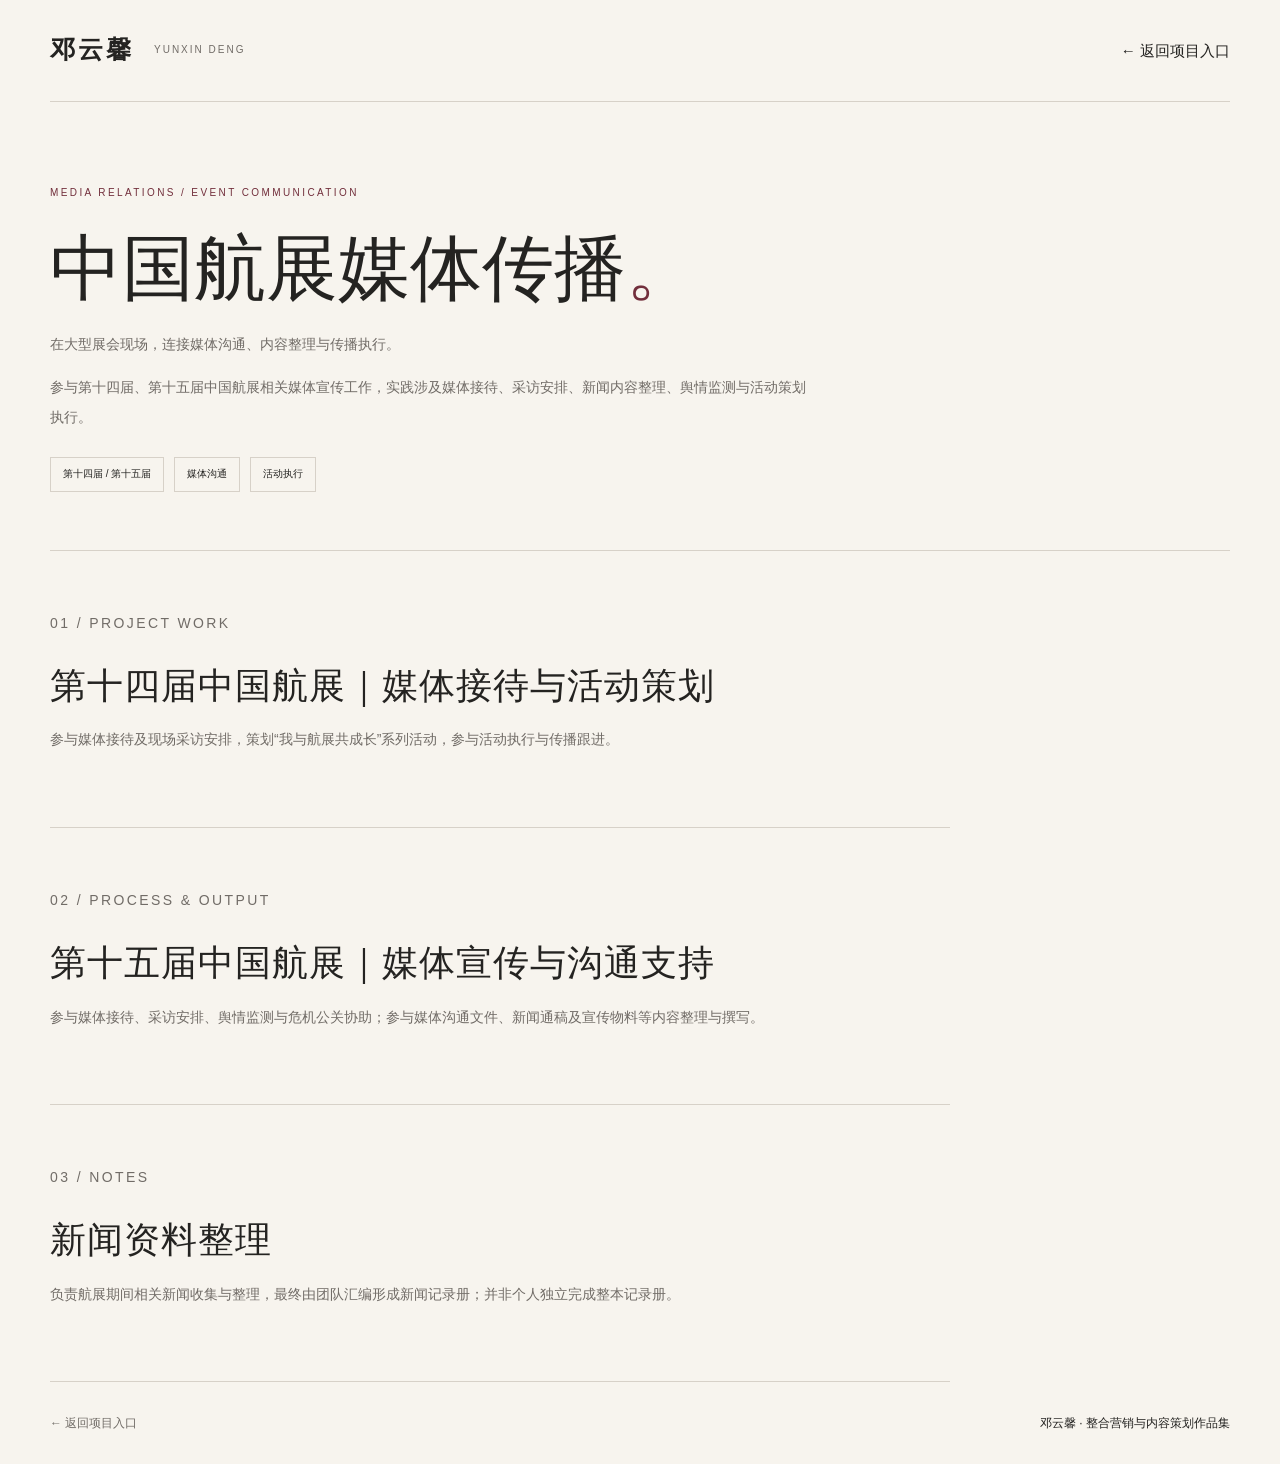
==== airshow.html @ cac2fd0d "Add independent project page: 中国航展媒体传播" ====
<!doctype html><html lang="zh-CN"><head><meta charset="UTF-8"><meta name="viewport" content="width=device-width,initial-scale=1"><meta name="theme-color" content="#f7f4ee"><title>中国航展媒体传播 · 邓云馨</title><link rel="stylesheet" href="assets/css/style.css"><style>.detail-hero{padding:82px 0 58px;border-bottom:1px solid var(--line)}.detail-hero h1{font:clamp(40px,7vw,72px)/1.2 var(--serif);margin:18px 0}.detail-lead{max-width:760px;color:var(--muted);font-size:14px;line-height:2.1}.detail-meta{display:flex;gap:10px;flex-wrap:wrap;margin-top:25px}.detail-meta span{border:1px solid var(--line);padding:7px 12px;font-size:10px}.detail-section{padding:58px 0;border-bottom:1px solid var(--line);max-width:900px}.detail-section h2{font:clamp(25px,4vw,36px)/1.4 var(--serif);margin:0 0 14px}.detail-section p{font-size:14px;line-height:2.1;color:var(--muted)}.detail-visual{margin:38px 0 0;background:#eee9e1;padding:14px}.detail-visual img{display:block;width:100%;max-height:680px;object-fit:contain}.detail-visual figcaption{font-size:11px;color:var(--muted);padding:12px 3px 2px}.detail-link{display:inline-block;margin-top:16px;color:var(--accent);border-bottom:1px solid var(--accent);padding:8px 0;font-size:12px}.small-note{font-size:11px!important}.detail-footer{display:flex;justify-content:space-between;padding:30px 0;font-size:12px}.detail-footer a{color:var(--muted)}@media(max-width:700px){.detail-hero{padding:55px 0 38px}.detail-section{padding:42px 0}.detail-footer{display:block}.detail-footer span{display:block;margin-top:10px}}</style></head><body><header class="site-header wrap"><a class="wordmark" href="index.html">邓云馨<span>YUNXIN DENG</span></a><a class="back-link" href="index.html#work">← 返回项目入口</a></header><main class="wrap"><section class="detail-hero"><p class="eyebrow">MEDIA RELATIONS / EVENT COMMUNICATION</p><h1>中国航展媒体传播<span class="accent">。</span></h1><p class="detail-lead">在大型展会现场，连接媒体沟通、内容整理与传播执行。</p><p class="detail-lead">参与第十四届、第十五届中国航展相关媒体宣传工作，实践涉及媒体接待、采访安排、新闻内容整理、舆情监测与活动策划执行。</p><div class="detail-meta"><span>第十四届 / 第十五届</span><span>媒体沟通</span><span>活动执行</span></div></section><section class="detail-section"><p class="eyebrow">01 / PROJECT WORK</p><h2>第十四届中国航展｜媒体接待与活动策划</h2><p>参与媒体接待及现场采访安排，策划“我与航展共成长”系列活动，参与活动执行与传播跟进。</p></section><section class="detail-section"><p class="eyebrow">02 / PROCESS & OUTPUT</p><h2>第十五届中国航展｜媒体宣传与沟通支持</h2><p>参与媒体接待、采访安排、舆情监测与危机公关协助；参与媒体沟通文件、新闻通稿及宣传物料等内容整理与撰写。</p></section><section class="detail-section"><p class="eyebrow">03 / NOTES</p><h2>新闻资料整理</h2><p>负责航展期间相关新闻收集与整理，最终由团队汇编形成新闻记录册；并非个人独立完成整本记录册。</p></section></main><footer class="wrap detail-footer"><a href="index.html#work">← 返回项目入口</a><span>邓云馨 · 整合营销与内容策划作品集</span></footer></body></html>
---- assets/css/style.css ----
@charset "UTF-8";
:root{--paper:#f7f4ee;--ink:#242321;--muted:#716c67;--accent:#722f3c;--line:#d7d1c8;--serif:"Songti SC","STSong","Noto Serif CJK SC",serif;--sans:-apple-system,BlinkMacSystemFont,"Segoe UI","PingFang SC","Microsoft YaHei",sans-serif}*{box-sizing:border-box}html{scroll-behavior:smooth;scroll-padding-top:30px}body{margin:0;background:var(--paper);color:var(--ink);font-family:var(--sans);font-size:15px;line-height:1.85}a{color:inherit;text-decoration:none}button{font:inherit}::selection{background:#e4c4c9}a:focus-visible,button:focus-visible,summary:focus-visible{outline:2px solid var(--accent);outline-offset:6px}.wrap{width:min(1180px,calc(100% - 96px));margin-inline:auto}.skip-link{position:fixed;top:-100px;left:20px;padding:10px;background:var(--ink);color:white;z-index:10}.skip-link:focus{top:10px}.site-header{display:flex;align-items:center;justify-content:space-between;min-height:102px;border-bottom:1px solid var(--line)}.wordmark{display:flex;align-items:center;gap:20px;font-family:var(--serif);font-size:25px;font-weight:700;letter-spacing:3px}.wordmark span{font-family:var(--sans);font-size:10px;font-weight:400;letter-spacing:2px;color:var(--muted)}nav{display:flex;gap:36px;font-size:13px}nav a:hover,.text-link:hover{color:var(--accent)}.menu-toggle{display:none}.hero{display:grid;grid-template-columns:1.5fr 1fr;gap:65px;align-items:center;padding-block:80px 74px}.eyebrow{font-size:10px;font-weight:500;letter-spacing:2.4px;color:var(--accent);margin:0 0 23px}.hero h1{font-family:var(--serif);font-size:clamp(38px,4.3vw,62px);line-height:1.4;letter-spacing:-1.5px;margin:0 0 27px;font-weight:700}.accent{color:var(--accent)}.intro{font-size:15px;color:var(--muted);line-height:2.1}.hero-actions{display:flex;gap:14px;margin-top:30px}.button{display:inline-flex;justify-content:space-between;align-items:center;gap:30px;border:1px solid var(--accent);padding:10px 22px;font-size:13px;color:var(--accent);transition:background .2s,transform .2s}.button:hover{background:#eadfe0;transform:translateY(-2px)}.button.primary{background:var(--accent);color:var(--paper)}.button.primary:hover{background:#57232d}.hero-art{height:390px;background:#e9e3d9;position:relative;overflow:hidden;color:var(--accent)}.art-top{position:absolute;top:24px;left:28px;font-size:9px;letter-spacing:2px;line-height:1.7}.quote{position:absolute;font-family:Georgia,serif;font-size:300px;line-height:1;top:48px;left:14px}.art-words{position:absolute;top:0;right:0;background:var(--accent);color:var(--paper);width:95px;height:225px;text-align:center;padding-top:65px;font-family:var(--serif);letter-spacing:5px;line-height:2.4}.art-line{position:absolute;width:310px;height:310px;border:1px solid #b9a99e;border-radius:50%;left:95px;top:125px}.art-line:after{content:"";position:absolute;inset:25px;border:1px solid #b9a99e;border-radius:50%}.art-caption{position:absolute;bottom:40px;left:28px;font-family:var(--serif);font-size:17px;line-height:1.8;background:#e9e3d9;padding:5px 18px 5px 0}.art-index{position:absolute;right:24px;bottom:24px;font-size:10px;letter-spacing:2px}.metrics{display:grid;grid-template-columns:1fr 1fr 1.5fr;align-items:center;border-block:1px solid var(--line);padding-block:22px}.metrics>div{padding-left:25px;border-left:1px solid var(--line)}.metrics>div:first-child{padding-left:0;border-left:0}.metrics strong{font-family:Georgia,var(--serif);font-size:38px;font-weight:400;line-height:1.1}.metrics strong span{font-family:var(--serif);font-size:23px;margin-left:4px}.metrics p{font-size:11px;color:var(--muted);margin:8px 0 0}.metrics .disciplines{font-size:13px;text-align:right;letter-spacing:1px;color:var(--ink)}.disciplines i{font-style:normal;color:#aaa;margin:0 12px}.section{padding-block:84px}.section-heading{display:flex;justify-content:space-between;align-items:end;gap:30px;margin-bottom:35px}.section-heading .eyebrow{margin-bottom:11px}h2{font-family:var(--serif);font-size:34px;line-height:1.5;margin:0;letter-spacing:1px}.section-note{font-size:12px;color:var(--muted);margin:0;line-height:1.9}.projects{display:grid;grid-template-columns:repeat(3,minmax(0,1fr));gap:28px}.project-cover{aspect-ratio:1.35;position:relative;overflow:hidden;padding:22px;color:var(--paper);display:flex;flex-direction:column;justify-content:space-between}.cover-kicker{font-size:8px;letter-spacing:1.7px;position:relative;z-index:1}.cover-title{font-family:var(--serif);font-size:31px;line-height:1.5;position:relative;z-index:1}.cover-bottom{font-size:10px;letter-spacing:3px;position:relative;z-index:1}.cover-social{background:#793f46}.cover-symbol{position:absolute;right:-4px;bottom:-95px;font:310px Georgia;color:#b37e80;line-height:1}.cover-film{background:#354b53}.film-frame{position:absolute;width:150px;height:190px;border:1px solid #75878a;right:-12px;top:28px;transform:rotate(15deg)}.film-frame:after{content:"";position:absolute;inset:12px;border:1px solid #75878a}.cover-media{background:#b9aa90;color:#302e29}.orbit{position:absolute;width:240px;height:240px;border:1px solid #e4dccd;border-radius:50%;right:-130px;bottom:-80px}.orbit:after{content:"";position:absolute;inset:20px;border:1px solid #e4dccd;border-radius:50%}.project-label{display:flex;align-items:center;gap:13px;margin-top:20px}.project-label>span{font:27px Georgia;color:var(--accent);border-right:1px solid var(--line);padding-right:13px}.project-label p{font-size:10px;letter-spacing:1px;color:var(--muted);margin:0}.project h3{font-family:var(--serif);font-size:21px;margin:8px 0 12px}.project>p{color:var(--muted);font-size:13px;margin:0 0 18px;line-height:2}details{border-block:1px solid var(--line);font-size:12px}summary{list-style:none;cursor:pointer;padding:12px 0;display:flex;justify-content:space-between;color:var(--accent)}summary::-webkit-details-marker{display:none}details[open] summary span{transform:rotate(45deg)}.case-content{padding:0 0 18px}.case-content h4{font-size:12px;margin:12px 0 4px}.case-content p{color:var(--muted);margin:0;line-height:2}.experience-section{background:#eeebe4}.experience{display:grid;grid-template-columns:190px 1fr 90px;gap:28px;padding:30px 0;border-top:1px solid #d0c9bd}.date{font-size:11px;color:var(--muted);letter-spacing:1px;margin:4px 0 12px}.experience h3,.education h3{font-size:19px;font-family:var(--serif);margin:0 0 3px}.role{font-size:12px;color:var(--accent);margin:0 0 12px}.experience div>p:last-child{color:var(--muted);font-size:13px;margin:0;max-width:660px}.experience-tag{font-size:10px;color:var(--muted);justify-self:end;margin-top:4px}.about{display:grid;grid-template-columns:1fr 1.2fr;gap:90px}.about h2{font-size:43px}.about-intro>p:not(.eyebrow){color:var(--muted);font-size:13px;line-height:2.2;margin:22px 0}.text-link{font-size:12px;display:inline-flex;gap:50px;border-bottom:1px solid var(--ink);padding-block:7px}.education article{border-top:1px solid var(--line);padding:20px 0}.education h3 span{font-family:var(--sans);font-size:10px;font-weight:400;color:var(--muted);margin-left:12px}.education article>p:last-child{font-size:12px;color:var(--muted);margin-bottom:0}.skills{padding-bottom:86px}.skill-grid{display:grid;grid-template-columns:repeat(4,1fr);gap:28px}.skill-grid article{border-top:1px solid var(--line);padding-top:20px}.skill-grid span{font-size:9px;letter-spacing:1.5px;color:var(--accent)}.skill-grid h3{font-family:var(--serif);font-size:21px;margin:10px 0}.skill-grid p{font-size:12px;color:var(--muted);line-height:2}.contact-section{background:var(--accent);color:var(--paper)}.contact{display:flex;align-items:center;justify-content:space-between;gap:40px;padding-block:65px}.contact .eyebrow{color:#dbc1c4}.contact h2{font-size:39px}.contact p:last-child{font-size:12px;color:#dbc1c4;margin:20px 0 0}.contact-link{border-bottom:1px solid #b5858d;padding-block:14px;font-size:18px;display:flex;gap:30px;align-items:center;overflow-wrap:anywhere}.contact-link span{font-size:28px}.footer{display:flex;justify-content:space-between;align-items:center;gap:20px;padding-block:24px;font-size:10px;color:var(--muted)}.footer p{margin:0}
@media(min-width:1500px){.hero h1{font-size:64px}}
@media(max-width:1000px){.wrap{width:calc(100% - 56px)}.hero{gap:30px;padding-block:55px}.hero-art{height:350px}.hero h1{font-size:42px}.wordmark span{display:none}.projects{gap:20px}.cover-title{font-size:25px}.project-cover{padding:17px}.metrics .disciplines{font-size:11px}.disciplines i{margin:0 5px}.experience{grid-template-columns:155px 1fr;gap:20px}.experience-tag{display:none}.about{gap:40px}.skill-grid{grid-template-columns:repeat(2,1fr)}.contact-link{font-size:14px}}
@media(max-width:700px){.wrap{width:calc(100% - 40px)}.site-header{min-height:78px;flex-wrap:wrap;position:relative}.wordmark{font-size:22px}.wordmark span{display:block;font-size:8px;letter-spacing:1px}.menu-toggle{display:flex;align-items:center;gap:12px;background:none;border:0;padding:10px 0 10px 10px;color:var(--ink);font-size:12px}.menu-toggle span{font-size:22px;line-height:1}nav{display:none;width:100%;padding:15px 0 20px;gap:12px;justify-content:space-between;border-top:1px solid var(--line);font-size:12px}nav.is-open{display:flex}.hero{display:block;padding-block:42px 34px}.eyebrow{font-size:8px;letter-spacing:1.6px;margin-bottom:22px}.hero h1{font-size:clamp(32px,7.5vw,49px);line-height:1.5;letter-spacing:-.8px;margin-bottom:20px}.intro{font-size:13px}.hero-actions{gap:12px;margin-top:24px}.button{padding:10px 16px;gap:22px;font-size:12px}.hero-art{height:225px;margin-top:34px}.art-top{top:20px;left:20px;font-size:8px}.quote{font-size:215px;top:35px;left:12px}.art-words{width:78px;height:172px;padding-top:27px;font-size:14px}.art-line{width:200px;height:200px;left:auto;right:35px;top:80px}.art-caption{left:20px;bottom:20px;font-size:13px}.art-index{right:15px;bottom:16px;font-size:8px}.metrics{grid-template-columns:1fr 1fr;padding-block:20px}.metrics strong{font-size:32px}.metrics strong span{font-size:20px}.metrics p{font-size:10px}.metrics .disciplines{grid-column:1/-1;text-align:left;border-top:1px solid var(--line);padding-top:15px;margin-top:20px;letter-spacing:2px;font-size:11px}.disciplines i{margin:0 10px}.section{padding-block:52px}.section-heading{align-items:start;gap:20px;margin-bottom:26px}.section-note{display:none}h2{font-size:27px}.projects{grid-template-columns:1fr;gap:36px}.project-cover{aspect-ratio:1.55;padding:24px}.cover-title{font-size:34px}.project h3{font-size:23px}.project>p{font-size:13px}.project-label{margin-top:15px}.experience{display:block;padding-block:23px}.experience .date{font-size:10px;margin:0 0 9px}.experience h3{font-size:18px}.experience .role{margin-bottom:8px}.about{display:block}.about h2{font-size:35px}.education{margin-top:35px}.education h3{font-size:19px}.education h3 span{display:inline-block;margin-left:8px}.skill-grid{gap:20px}.skill-grid h3{font-size:19px}.skill-grid span{font-size:8px;letter-spacing:.7px}.skills{padding-bottom:50px}.contact{display:block;padding-block:45px}.contact h2{font-size:32px}.contact-link{font-size:15px;margin-top:28px;justify-content:space-between}.footer{font-size:9px;gap:10px}.footer>p:nth-child(2){display:none}}
@media(prefers-reduced-motion:reduce){html{scroll-behavior:auto}*,*:before,*:after{transition:none!important;animation:none!important}}
@media print{body{background:white;font-size:11px}.wrap{width:100%}.site-header,.hero-art,.hero-actions,.contact-section,.footer,details,.skip-link{display:none}.hero{display:block;padding:20px 0}.hero h1{font-size:30px}.section{padding:25px 0}.project-cover{display:none}.projects{gap:20px}.experience-section{background:none}.experience{break-inside:avoid}.about{gap:30px}.skills{padding-bottom:0}}
/* Marketing positioning, AI skills and original portfolio work */
.career-direction{font-size:11px;color:var(--accent);margin-top:22px}.career-direction span{display:inline-block;border-left:1px solid var(--line);margin-left:12px;padding-left:12px;color:var(--ink)}.ai-section{padding-bottom:0}.ai-grid{display:grid;grid-template-columns:repeat(3,minmax(0,1fr));gap:24px}.ai-grid article{padding:28px;background:#eee8df;border-top:2px solid var(--accent)}.ai-number{font-size:9px;letter-spacing:1.8px;color:var(--accent)}.ai-grid h3{font-family:var(--serif);font-size:25px;margin:13px 0 3px}.tool-name{font-size:13px;font-weight:600;color:var(--accent);margin:0 0 16px}.ai-grid article>p:not(.tool-name){font-size:13px;color:var(--muted);margin-bottom:20px}.skill-chip{font-size:10px;display:inline-block;padding:2px 9px;border:1px solid #cfc2b6;margin:0 5px 5px 0}.visual-section{padding-top:0}.visual-section .text-link{font-size:11px;gap:15px}.production-note{display:grid;grid-template-columns:1fr 3fr;gap:30px;padding:25px 0;border-top:1px solid var(--line);margin-bottom:15px}.production-note .eyebrow{margin-top:5px}.production-note h3{font-family:var(--serif);font-size:21px;margin:0 0 8px}.production-note p{font-size:13px;color:var(--muted);margin:0;max-width:720px}.visual-grid{display:grid;grid-template-columns:repeat(3,minmax(0,1fr));gap:25px}.visual-grid figure{margin:0}.visual-grid a{display:block;overflow:hidden}.visual-grid img{display:block;width:100%;height:270px;object-fit:cover;background:#e9e3d9;transition:transform .25s}.visual-grid figure:first-child img{object-position:center 35%}.visual-grid a:hover img{transform:scale(1.025)}.visual-grid figcaption{padding-top:14px}.visual-grid figcaption span{font-size:9px;letter-spacing:1.4px;color:var(--accent)}.visual-grid h3{font-family:var(--serif);font-size:21px;margin:7px 0}.visual-grid p{font-size:12px;color:var(--muted);margin:0}
@media(max-width:1000px){nav{gap:22px}.ai-grid{gap:15px}.ai-grid article{padding:20px}.visual-grid img{height:220px}}
@media(max-width:700px){nav{gap:8px;font-size:11px;flex-wrap:wrap}.career-direction{font-size:10px}.career-direction span{padding-left:8px;margin-left:8px}.ai-grid{grid-template-columns:1fr;gap:15px}.ai-grid article{padding:23px}.ai-grid h3{font-size:24px}.ai-grid article>p:not(.tool-name){margin-bottom:15px}.visual-section .section-heading{display:block}.visual-section .text-link{margin-top:16px}.production-note{display:block}.production-note .eyebrow{display:block;margin-bottom:10px}.production-note h3{font-size:20px}.visual-grid{grid-template-columns:1fr;gap:30px}.visual-grid img{height:auto;max-height:440px;object-fit:contain}.visual-grid figure:first-child img{height:380px;object-fit:cover;object-position:center 25%}.visual-section{padding-top:0}.hero .eyebrow{letter-spacing:1.1px;font-size:7px}}


/* AI project cases and original cultural IP */
.cover-tea{background:#d9e1d7;color:#263b31}
.tea-mark{position:absolute;right:14px;bottom:-82px;font:250px "Songti SC",serif;color:#a8b8a8;line-height:1}
.ai-lab-section{padding-top:35px}
.ai-project-grid{display:grid;grid-template-columns:repeat(2,minmax(0,1fr));gap:28px}
.ai-project-card{background:#eee9e1;display:grid;grid-template-columns:.9fr 1.1fr;min-height:320px}
.ai-project-cover{padding:25px;display:flex;flex-direction:column;justify-content:space-between;color:#f7f4ee;min-height:320px}
.ai-project-cover>span{font-size:9px;letter-spacing:1.7px}
.ai-project-cover strong{font:32px/1.45 "Songti SC","STSong",serif}
.ai-project-cover small{font-size:10px;letter-spacing:1px}
.ai-cover-hema{background:#8d343c}
.ai-cover-show{background:#394b56}
.ai-project-body{padding:25px 22px}
.ai-project-index{font-size:9px;letter-spacing:1.3px;color:var(--accent);margin:0 0 10px}
.ai-project-body h3{font:23px "Songti SC","STSong",serif;margin:0 0 12px}
.ai-project-body>p:not(.ai-project-index){font-size:12px;color:var(--muted);line-height:2}
.ai-project-body .ai-tools{font-size:11px!important;color:var(--accent)!important;border-top:1px solid var(--line);padding-top:12px;margin-top:16px}
.ai-project-body .ai-disclaimer{font-size:10px!important;color:#8a6c57!important}
@media(max-width:1000px){.ai-project-grid{grid-template-columns:1fr}.ai-project-card{min-height:280px}.ai-project-cover{min-height:280px}}
@media(max-width:700px){.ai-project-grid{grid-template-columns:1fr}.ai-project-card{grid-template-columns:1fr}.ai-project-cover{min-height:210px}.ai-project-cover strong{font-size:30px}.ai-project-body{padding:22px}.ai-lab-section{padding-top:25px}.cover-tea .cover-title{font-size:32px}}

/* Portfolio source imagery: photographic evidence and Tea-Boy IP */
.tea-cover{background:#eee8df;padding:14px}
.tea-cover img{width:100%;height:100%;object-fit:contain;display:block;mix-blend-mode:multiply}
.case-content .case-image{display:block;width:100%;height:auto;max-height:320px;object-fit:contain;margin:18px 0;background:#f7f4ee}
@media(max-width:700px){.tea-cover{min-height:220px}.tea-cover img{max-height:210px}.case-content .case-image{max-height:260px}}

/* Unified web-first portfolio presentation */
.project-cover.tea-cover{position:relative;overflow:hidden;background:#eee8df;padding:0}
.tea-front-crop{position:absolute;inset:0;overflow:hidden;display:flex;align-items:flex-start;justify-content:center}
.tea-front-crop img{width:255%;max-width:none;height:auto;object-fit:initial;mix-blend-mode:multiply;transform:translate(-30%,-2%)}
.tea-cover .cover-kicker{position:absolute;left:18px;top:18px;z-index:2;color:#5a4536;background:rgba(247,244,238,.82);padding:6px 9px}
@media(max-width:700px){.tea-front-crop img{width:260%}.tea-cover{min-height:220px}}

/* News reporter portfolio card */
.cover-reporter{background:#43545a;color:#f7f4ee}
.reporter-lines{position:absolute;right:-35px;bottom:-80px;width:230px;height:230px;border:1px solid rgba(247,244,238,.45);border-radius:50%}
.reporter-lines:before,.reporter-lines:after{content:"";position:absolute;inset:18px;border:1px solid rgba(247,244,238,.35);border-radius:50%}
.reporter-lines:after{inset:38px}

/* Click-through project architecture */
.project-entry{display:block;color:inherit;text-decoration:none;cursor:pointer}
.project-entry .project-cover{transition:transform .28s ease,filter .28s ease;transform-origin:center}
.project-entry:hover .project-cover,.project-entry:focus-visible .project-cover{transform:scale(1.025);filter:saturate(1.06)}
.project-entry:focus-visible{outline:2px solid var(--accent);outline-offset:6px}
.project-entry .project-cover{margin-bottom:0}
.entry-arrow{position:absolute;right:18px;bottom:14px;z-index:3;width:34px;height:34px;border:1px solid currentColor;border-radius:50%;display:grid;place-items:center;font-size:17px;transition:transform .25s ease,background .25s ease,color .25s ease}
.project-entry:hover .entry-arrow{transform:translate(3px,-3px);background:var(--paper);color:var(--ink)}
.project-entry .entry-more{display:flex;justify-content:space-between;align-items:center;border-top:1px solid var(--line);padding:12px 0;font-size:11px;color:var(--accent)}
.project-entry .entry-more b{font-size:16px;font-weight:400}
.project-entry h3{transition:color .2s ease}
.project-entry:hover h3{color:var(--accent)}
.visual-entry a{position:relative}
.visual-entry a:after{content:"查看独立作品 ↗";position:absolute;right:12px;bottom:12px;padding:7px 10px;background:rgba(247,244,238,.92);color:var(--ink);font-size:10px;opacity:0;transform:translateY(5px);transition:opacity .2s ease,transform .2s ease}
.visual-entry:hover a:after,.visual-entry a:focus-visible:after{opacity:1;transform:translateY(0)}
@media(prefers-reduced-motion:reduce){.project-entry .project-cover,.entry-arrow,.visual-entry a:after{transition:none}}
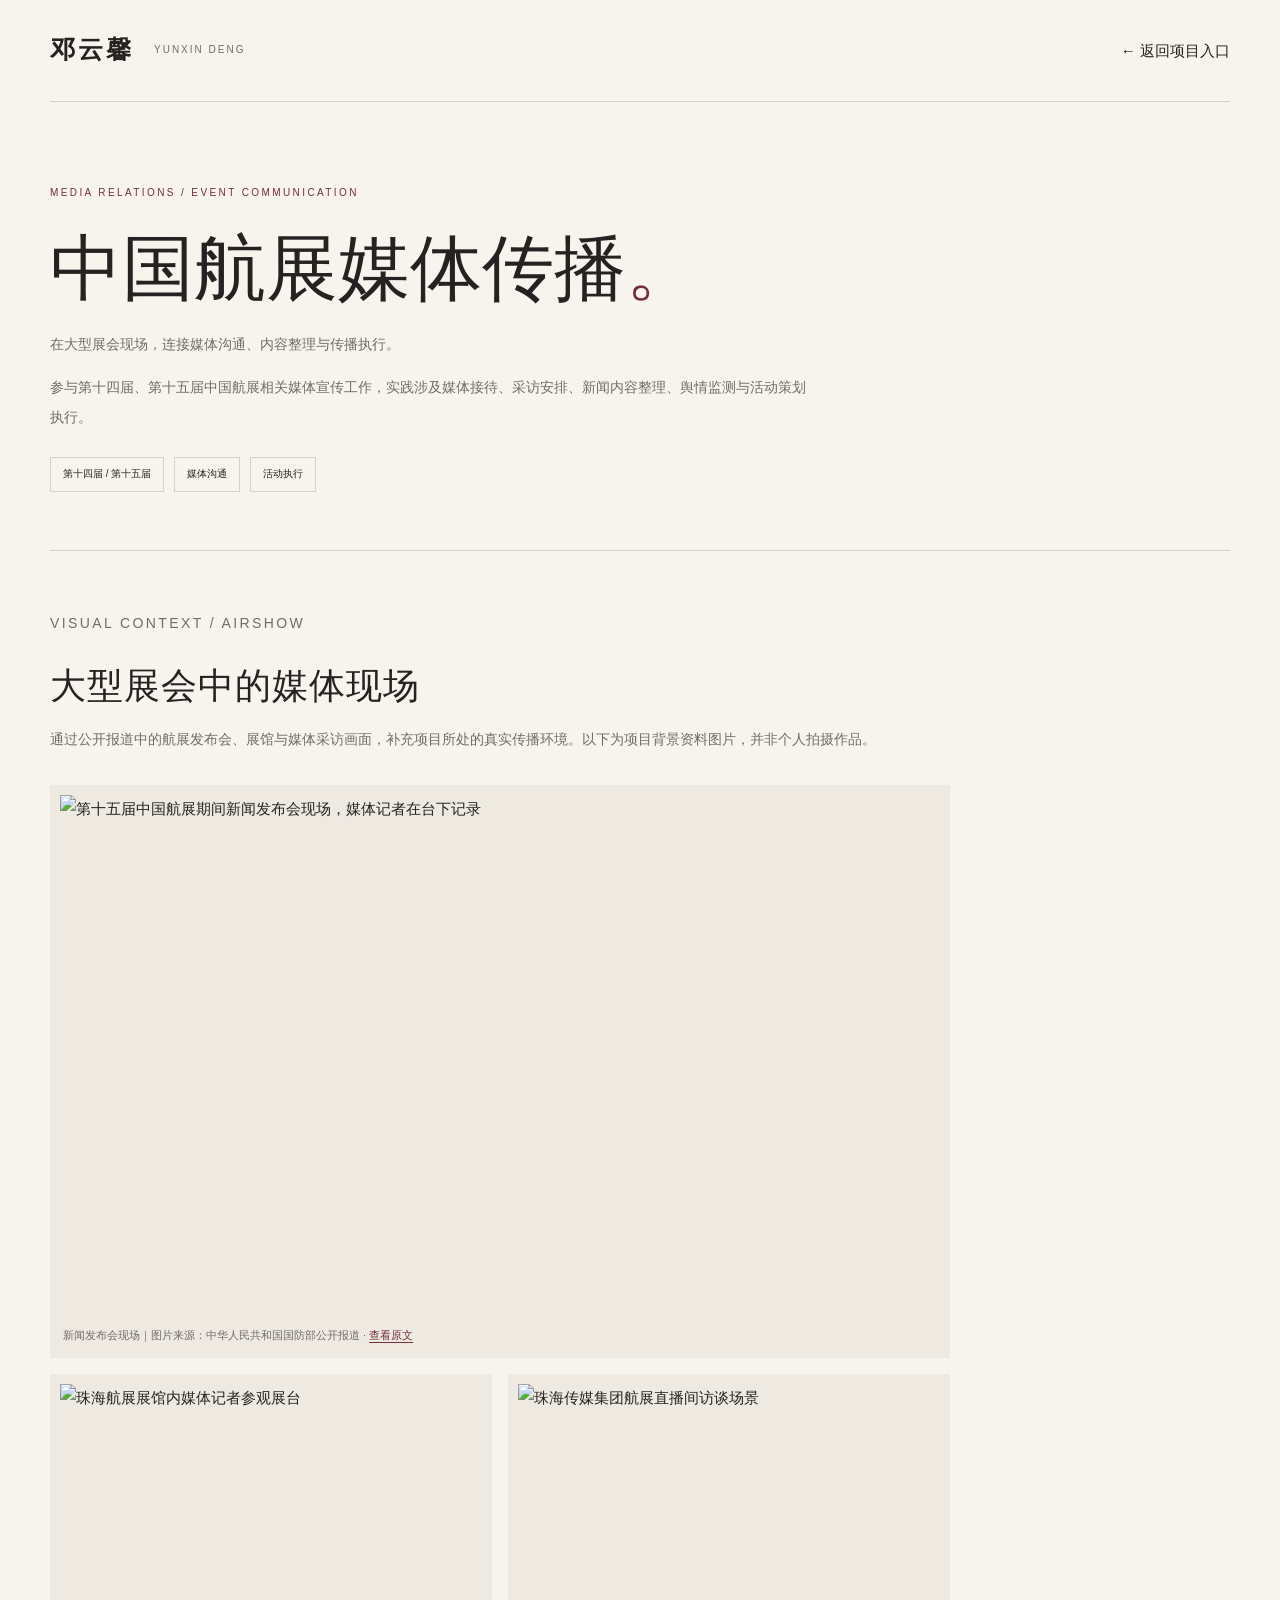
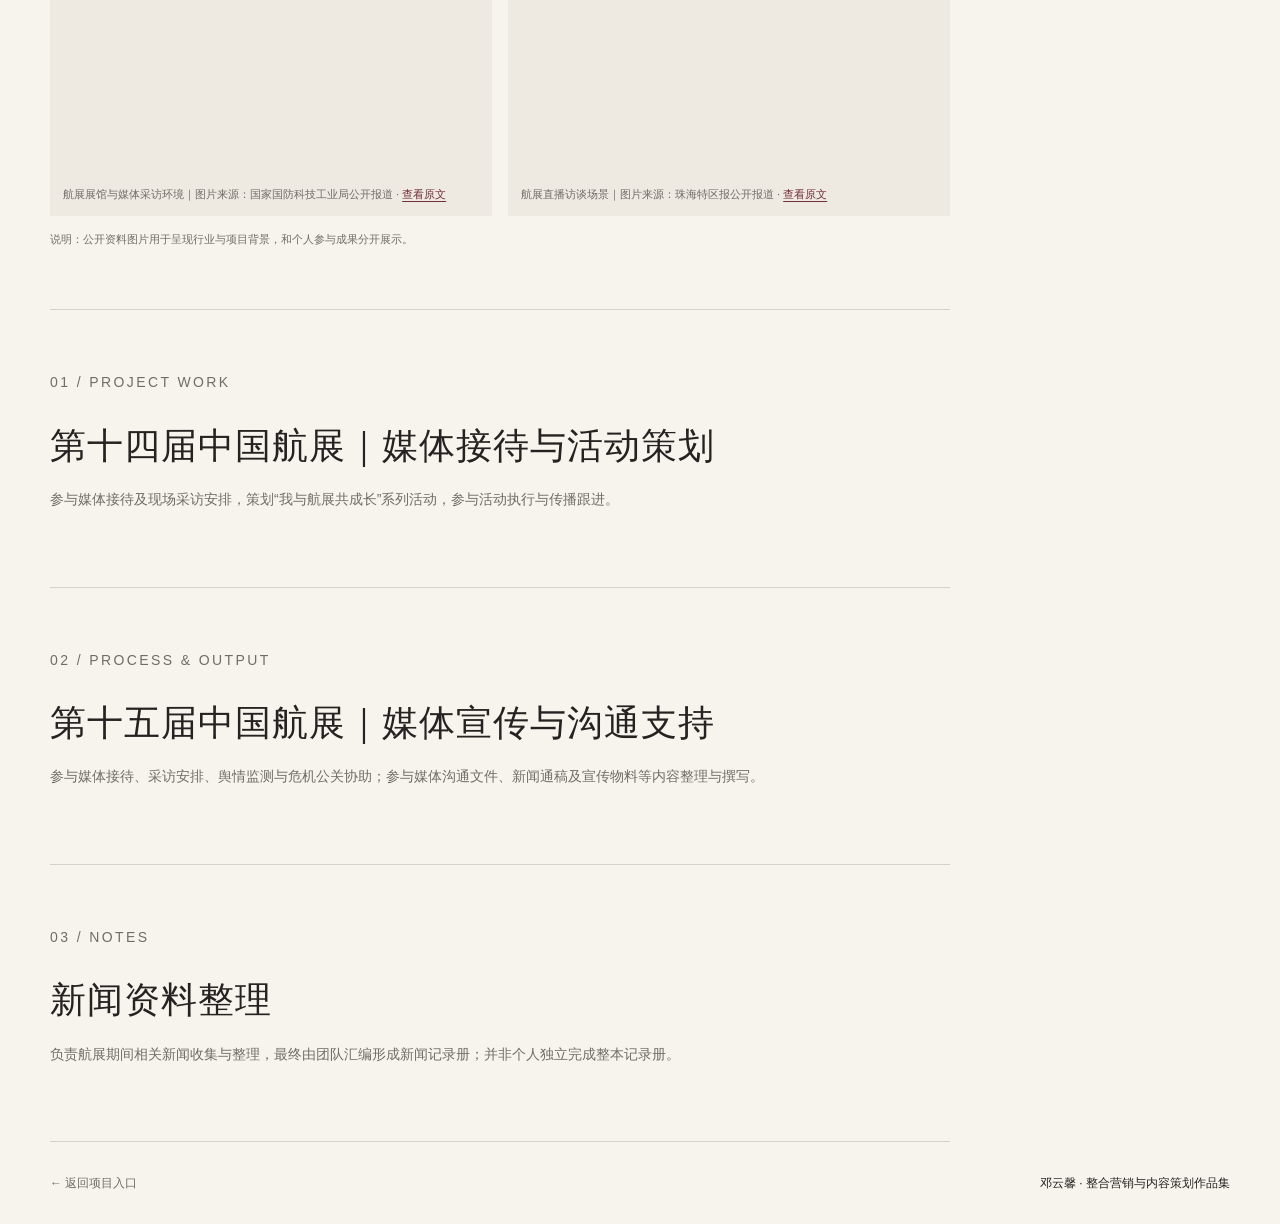
==== commit d4882b5e: "Add sourced visual context to airshow project page" ====
--- a/airshow.html
+++ b/airshow.html
@@ -1 +1 @@
-<!doctype html><html lang="zh-CN"><head><meta charset="UTF-8"><meta name="viewport" content="width=device-width,initial-scale=1"><meta name="theme-color" content="#f7f4ee"><title>中国航展媒体传播 · 邓云馨</title><link rel="stylesheet" href="assets/css/style.css"><style>.detail-hero{padding:82px 0 58px;border-bottom:1px solid var(--line)}.detail-hero h1{font:clamp(40px,7vw,72px)/1.2 var(--serif);margin:18px 0}.detail-lead{max-width:760px;color:var(--muted);font-size:14px;line-height:2.1}.detail-meta{display:flex;gap:10px;flex-wrap:wrap;margin-top:25px}.detail-meta span{border:1px solid var(--line);padding:7px 12px;font-size:10px}.detail-section{padding:58px 0;border-bottom:1px solid var(--line);max-width:900px}.detail-section h2{font:clamp(25px,4vw,36px)/1.4 var(--serif);margin:0 0 14px}.detail-section p{font-size:14px;line-height:2.1;color:var(--muted)}.detail-visual{margin:38px 0 0;background:#eee9e1;padding:14px}.detail-visual img{display:block;width:100%;max-height:680px;object-fit:contain}.detail-visual figcaption{font-size:11px;color:var(--muted);padding:12px 3px 2px}.detail-link{display:inline-block;margin-top:16px;color:var(--accent);border-bottom:1px solid var(--accent);padding:8px 0;font-size:12px}.small-note{font-size:11px!important}.detail-footer{display:flex;justify-content:space-between;padding:30px 0;font-size:12px}.detail-footer a{color:var(--muted)}@media(max-width:700px){.detail-hero{padding:55px 0 38px}.detail-section{padding:42px 0}.detail-footer{display:block}.detail-footer span{display:block;margin-top:10px}}</style></head><body><header class="site-header wrap"><a class="wordmark" href="index.html">邓云馨<span>YUNXIN DENG</span></a><a class="back-link" href="index.html#work">← 返回项目入口</a></header><main class="wrap"><section class="detail-hero"><p class="eyebrow">MEDIA RELATIONS / EVENT COMMUNICATION</p><h1>中国航展媒体传播<span class="accent">。</span></h1><p class="detail-lead">在大型展会现场，连接媒体沟通、内容整理与传播执行。</p><p class="detail-lead">参与第十四届、第十五届中国航展相关媒体宣传工作，实践涉及媒体接待、采访安排、新闻内容整理、舆情监测与活动策划执行。</p><div class="detail-meta"><span>第十四届 / 第十五届</span><span>媒体沟通</span><span>活动执行</span></div></section><section class="detail-section"><p class="eyebrow">01 / PROJECT WORK</p><h2>第十四届中国航展｜媒体接待与活动策划</h2><p>参与媒体接待及现场采访安排，策划“我与航展共成长”系列活动，参与活动执行与传播跟进。</p></section><section class="detail-section"><p class="eyebrow">02 / PROCESS & OUTPUT</p><h2>第十五届中国航展｜媒体宣传与沟通支持</h2><p>参与媒体接待、采访安排、舆情监测与危机公关协助；参与媒体沟通文件、新闻通稿及宣传物料等内容整理与撰写。</p></section><section class="detail-section"><p class="eyebrow">03 / NOTES</p><h2>新闻资料整理</h2><p>负责航展期间相关新闻收集与整理，最终由团队汇编形成新闻记录册；并非个人独立完成整本记录册。</p></section></main><footer class="wrap detail-footer"><a href="index.html#work">← 返回项目入口</a><span>邓云馨 · 整合营销与内容策划作品集</span></footer></body></html>+<!doctype html><html lang="zh-CN"><head><meta charset="UTF-8"><meta name="viewport" content="width=device-width,initial-scale=1"><meta name="theme-color" content="#f7f4ee"><title>中国航展媒体传播 · 邓云馨</title><link rel="stylesheet" href="assets/css/style.css"><style>.detail-hero{padding:82px 0 58px;border-bottom:1px solid var(--line)}.detail-hero h1{font:clamp(40px,7vw,72px)/1.2 var(--serif);margin:18px 0}.detail-lead{max-width:760px;color:var(--muted);font-size:14px;line-height:2.1}.detail-meta{display:flex;gap:10px;flex-wrap:wrap;margin-top:25px}.detail-meta span{border:1px solid var(--line);padding:7px 12px;font-size:10px}.detail-section{padding:58px 0;border-bottom:1px solid var(--line);max-width:900px}.detail-section h2{font:clamp(25px,4vw,36px)/1.4 var(--serif);margin:0 0 14px}.detail-section p{font-size:14px;line-height:2.1;color:var(--muted)}.detail-visual{margin:38px 0 0;background:#eee9e1;padding:14px}.detail-visual img{display:block;width:100%;max-height:680px;object-fit:contain}.detail-visual figcaption{font-size:11px;color:var(--muted);padding:12px 3px 2px}.detail-link{display:inline-block;margin-top:16px;color:var(--accent);border-bottom:1px solid var(--accent);padding:8px 0;font-size:12px}.small-note{font-size:11px!important}.detail-footer{display:flex;justify-content:space-between;padding:30px 0;font-size:12px}.detail-footer a{color:var(--muted)}@media(max-width:700px){.detail-hero{padding:55px 0 38px}.detail-section{padding:42px 0}.detail-footer{display:block}.detail-footer span{display:block;margin-top:10px}}.reference-gallery{display:grid;grid-template-columns:repeat(2,minmax(0,1fr));gap:16px;margin:30px 0 12px}.reference-gallery figure{margin:0;background:#eee9e1;padding:10px}.reference-gallery figure:first-child{grid-column:1/-1}.reference-gallery img{display:block;width:100%;height:clamp(210px,32vw,390px);object-fit:cover}.reference-gallery figure:first-child img{height:clamp(260px,44vw,520px)}.reference-gallery figcaption{padding:11px 3px 2px;font-size:11px;line-height:1.8;color:var(--muted)}.reference-gallery figcaption a{color:var(--accent);text-decoration:underline;text-underline-offset:3px}.reference-intro{font-size:11px!important;color:var(--muted);margin:8px 0 0}@media(max-width:700px){.reference-gallery{grid-template-columns:1fr}.reference-gallery figure:first-child{grid-column:auto}.reference-gallery img,.reference-gallery figure:first-child img{height:240px}}</style></head><body><header class="site-header wrap"><a class="wordmark" href="index.html">邓云馨<span>YUNXIN DENG</span></a><a class="back-link" href="index.html#work">← 返回项目入口</a></header><main class="wrap"><section class="detail-hero"><p class="eyebrow">MEDIA RELATIONS / EVENT COMMUNICATION</p><h1>中国航展媒体传播<span class="accent">。</span></h1><p class="detail-lead">在大型展会现场，连接媒体沟通、内容整理与传播执行。</p><p class="detail-lead">参与第十四届、第十五届中国航展相关媒体宣传工作，实践涉及媒体接待、采访安排、新闻内容整理、舆情监测与活动策划执行。</p><div class="detail-meta"><span>第十四届 / 第十五届</span><span>媒体沟通</span><span>活动执行</span></div></section><section class="detail-section"><p class="eyebrow">VISUAL CONTEXT / AIRSHOW</p><h2>大型展会中的媒体现场</h2><p>通过公开报道中的航展发布会、展馆与媒体采访画面，补充项目所处的真实传播环境。以下为项目背景资料图片，并非个人拍摄作品。</p><div class="reference-gallery"><figure><img src="https://www.mod.gov.cn/gfbw/qwfb/_attachment/2024/11/13/16351462_b659a97ed57691564669754093ed5a62.jpg" alt="第十五届中国航展期间新闻发布会现场，媒体记者在台下记录" loading="lazy"><figcaption>新闻发布会现场｜图片来源：中华人民共和国国防部公开报道 · <a href="https://www.mod.gov.cn/gfbw/qwfb/16351462.html" target="_blank" rel="noopener">查看原文</a></figcaption></figure><figure><img src="https://www.sastind.gov.cn/n10086200/n10086331/c10627880/part/10627888.png" alt="珠海航展展馆内媒体记者参观展台" loading="lazy"><figcaption>航展展馆与媒体采访环境｜图片来源：国家国防科技工业局公开报道 · <a href="https://www.sastind.gov.cn/n10086200/n10086331/c10627880/content.html" target="_blank" rel="noopener">查看原文</a></figcaption></figure><figure><img src="https://pub-point.hizh.cn/images/202211/13/63707b08d22ac43c2ec28f11.jpeg" alt="珠海传媒集团航展直播间访谈场景" loading="lazy"><figcaption>航展直播访谈场景｜图片来源：珠海特区报公开报道 · <a href="https://pub-zhtb.hizh.cn/a/202211/13/AP63707b08e4b04f29fdc961ab.html" target="_blank" rel="noopener">查看原文</a></figcaption></figure></div><p class="reference-intro">说明：公开资料图片用于呈现行业与项目背景，和个人参与成果分开展示。</p></section><section class="detail-section"><p class="eyebrow">01 / PROJECT WORK</p><h2>第十四届中国航展｜媒体接待与活动策划</h2><p>参与媒体接待及现场采访安排，策划“我与航展共成长”系列活动，参与活动执行与传播跟进。</p></section><section class="detail-section"><p class="eyebrow">02 / PROCESS & OUTPUT</p><h2>第十五届中国航展｜媒体宣传与沟通支持</h2><p>参与媒体接待、采访安排、舆情监测与危机公关协助；参与媒体沟通文件、新闻通稿及宣传物料等内容整理与撰写。</p></section><section class="detail-section"><p class="eyebrow">03 / NOTES</p><h2>新闻资料整理</h2><p>负责航展期间相关新闻收集与整理，最终由团队汇编形成新闻记录册；并非个人独立完成整本记录册。</p></section></main><footer class="wrap detail-footer"><a href="index.html#work">← 返回项目入口</a><span>邓云馨 · 整合营销与内容策划作品集</span></footer></body></html>
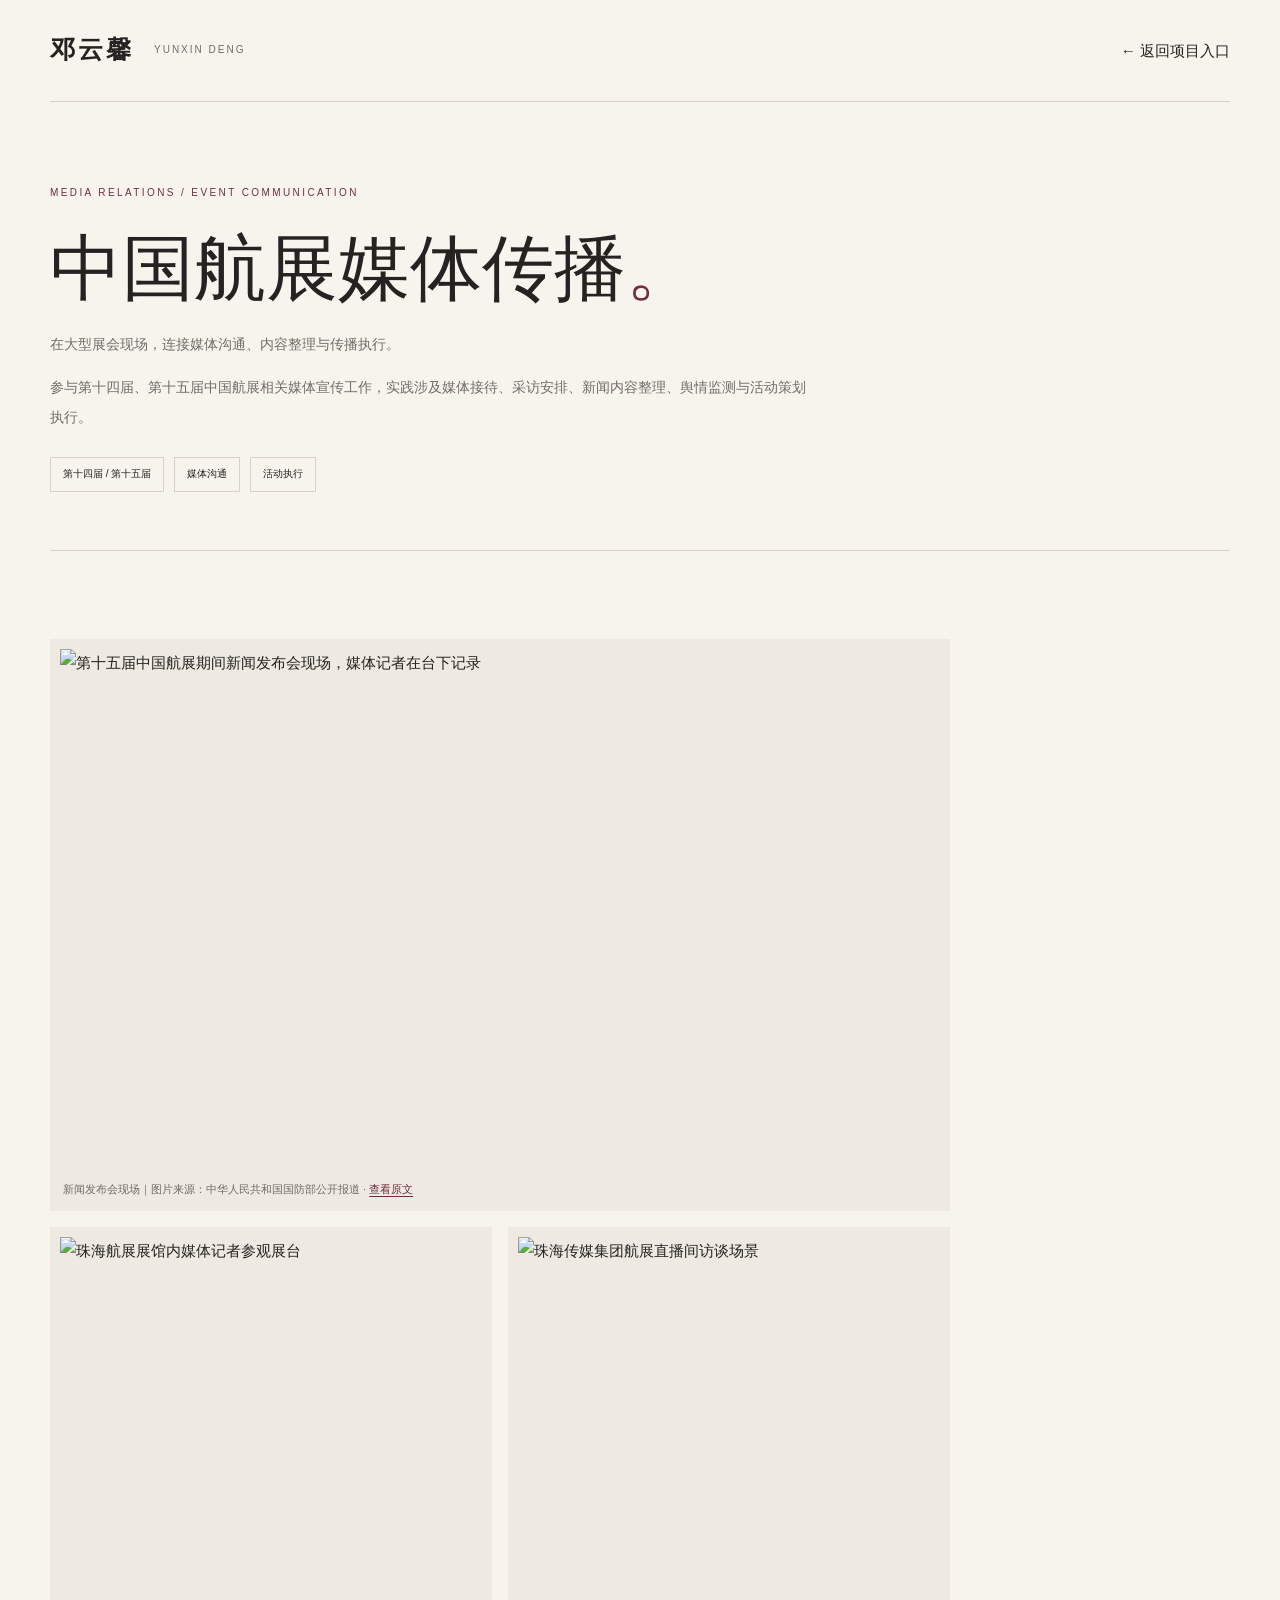
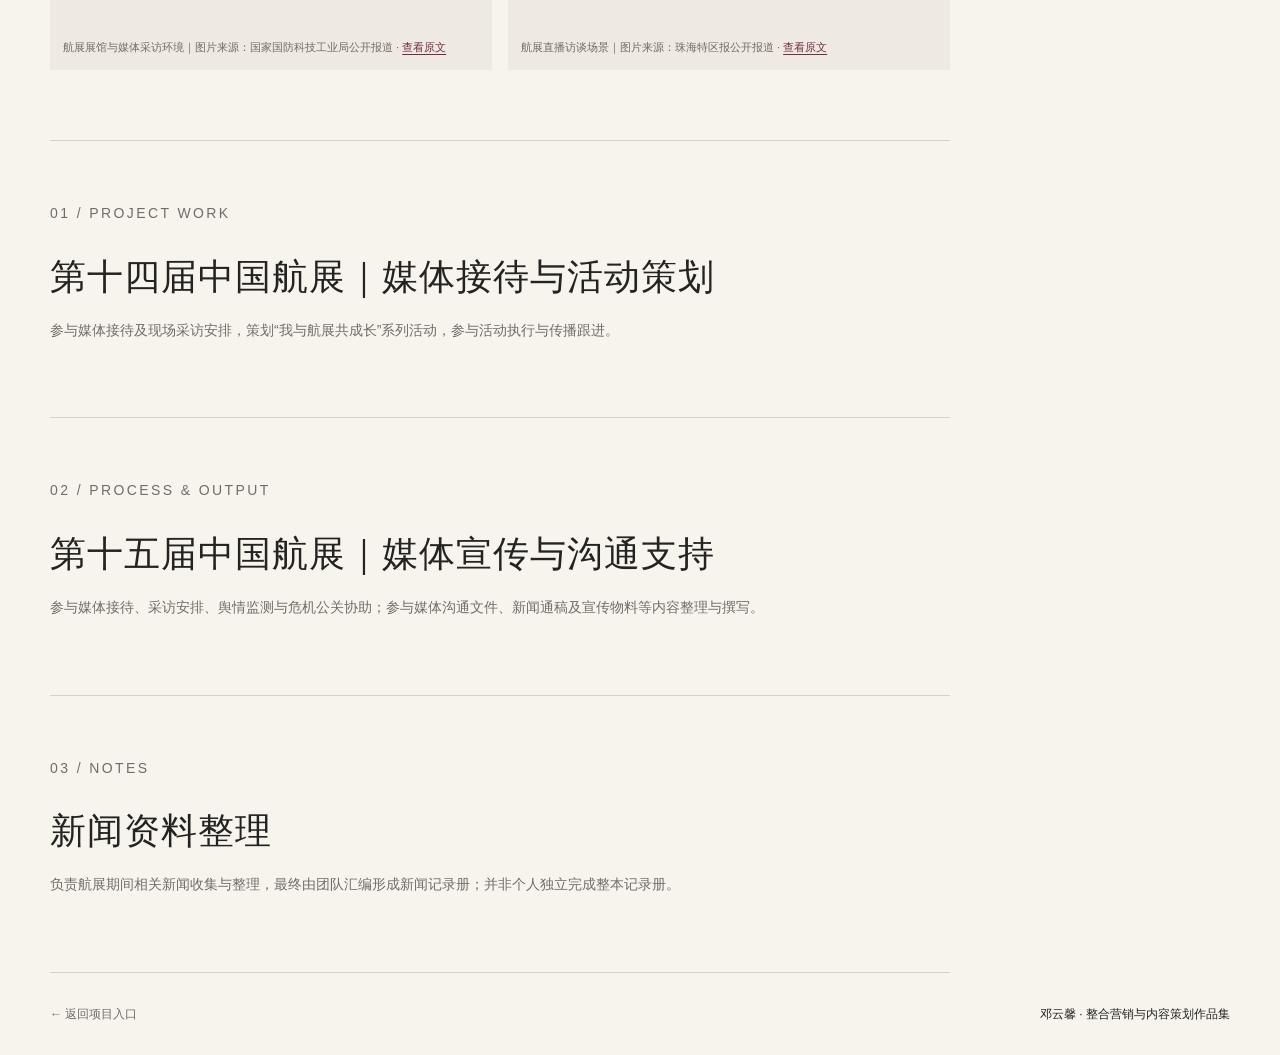
==== commit 8708adb9: "Simplify airshow gallery presentation" ====
--- a/airshow.html
+++ b/airshow.html
@@ -1 +1 @@
-<!doctype html><html lang="zh-CN"><head><meta charset="UTF-8"><meta name="viewport" content="width=device-width,initial-scale=1"><meta name="theme-color" content="#f7f4ee"><title>中国航展媒体传播 · 邓云馨</title><link rel="stylesheet" href="assets/css/style.css"><style>.detail-hero{padding:82px 0 58px;border-bottom:1px solid var(--line)}.detail-hero h1{font:clamp(40px,7vw,72px)/1.2 var(--serif);margin:18px 0}.detail-lead{max-width:760px;color:var(--muted);font-size:14px;line-height:2.1}.detail-meta{display:flex;gap:10px;flex-wrap:wrap;margin-top:25px}.detail-meta span{border:1px solid var(--line);padding:7px 12px;font-size:10px}.detail-section{padding:58px 0;border-bottom:1px solid var(--line);max-width:900px}.detail-section h2{font:clamp(25px,4vw,36px)/1.4 var(--serif);margin:0 0 14px}.detail-section p{font-size:14px;line-height:2.1;color:var(--muted)}.detail-visual{margin:38px 0 0;background:#eee9e1;padding:14px}.detail-visual img{display:block;width:100%;max-height:680px;object-fit:contain}.detail-visual figcaption{font-size:11px;color:var(--muted);padding:12px 3px 2px}.detail-link{display:inline-block;margin-top:16px;color:var(--accent);border-bottom:1px solid var(--accent);padding:8px 0;font-size:12px}.small-note{font-size:11px!important}.detail-footer{display:flex;justify-content:space-between;padding:30px 0;font-size:12px}.detail-footer a{color:var(--muted)}@media(max-width:700px){.detail-hero{padding:55px 0 38px}.detail-section{padding:42px 0}.detail-footer{display:block}.detail-footer span{display:block;margin-top:10px}}.reference-gallery{display:grid;grid-template-columns:repeat(2,minmax(0,1fr));gap:16px;margin:30px 0 12px}.reference-gallery figure{margin:0;background:#eee9e1;padding:10px}.reference-gallery figure:first-child{grid-column:1/-1}.reference-gallery img{display:block;width:100%;height:clamp(210px,32vw,390px);object-fit:cover}.reference-gallery figure:first-child img{height:clamp(260px,44vw,520px)}.reference-gallery figcaption{padding:11px 3px 2px;font-size:11px;line-height:1.8;color:var(--muted)}.reference-gallery figcaption a{color:var(--accent);text-decoration:underline;text-underline-offset:3px}.reference-intro{font-size:11px!important;color:var(--muted);margin:8px 0 0}@media(max-width:700px){.reference-gallery{grid-template-columns:1fr}.reference-gallery figure:first-child{grid-column:auto}.reference-gallery img,.reference-gallery figure:first-child img{height:240px}}</style></head><body><header class="site-header wrap"><a class="wordmark" href="index.html">邓云馨<span>YUNXIN DENG</span></a><a class="back-link" href="index.html#work">← 返回项目入口</a></header><main class="wrap"><section class="detail-hero"><p class="eyebrow">MEDIA RELATIONS / EVENT COMMUNICATION</p><h1>中国航展媒体传播<span class="accent">。</span></h1><p class="detail-lead">在大型展会现场，连接媒体沟通、内容整理与传播执行。</p><p class="detail-lead">参与第十四届、第十五届中国航展相关媒体宣传工作，实践涉及媒体接待、采访安排、新闻内容整理、舆情监测与活动策划执行。</p><div class="detail-meta"><span>第十四届 / 第十五届</span><span>媒体沟通</span><span>活动执行</span></div></section><section class="detail-section"><p class="eyebrow">VISUAL CONTEXT / AIRSHOW</p><h2>大型展会中的媒体现场</h2><p>通过公开报道中的航展发布会、展馆与媒体采访画面，补充项目所处的真实传播环境。以下为项目背景资料图片，并非个人拍摄作品。</p><div class="reference-gallery"><figure><img src="https://www.mod.gov.cn/gfbw/qwfb/_attachment/2024/11/13/16351462_b659a97ed57691564669754093ed5a62.jpg" alt="第十五届中国航展期间新闻发布会现场，媒体记者在台下记录" loading="lazy"><figcaption>新闻发布会现场｜图片来源：中华人民共和国国防部公开报道 · <a href="https://www.mod.gov.cn/gfbw/qwfb/16351462.html" target="_blank" rel="noopener">查看原文</a></figcaption></figure><figure><img src="https://www.sastind.gov.cn/n10086200/n10086331/c10627880/part/10627888.png" alt="珠海航展展馆内媒体记者参观展台" loading="lazy"><figcaption>航展展馆与媒体采访环境｜图片来源：国家国防科技工业局公开报道 · <a href="https://www.sastind.gov.cn/n10086200/n10086331/c10627880/content.html" target="_blank" rel="noopener">查看原文</a></figcaption></figure><figure><img src="https://pub-point.hizh.cn/images/202211/13/63707b08d22ac43c2ec28f11.jpeg" alt="珠海传媒集团航展直播间访谈场景" loading="lazy"><figcaption>航展直播访谈场景｜图片来源：珠海特区报公开报道 · <a href="https://pub-zhtb.hizh.cn/a/202211/13/AP63707b08e4b04f29fdc961ab.html" target="_blank" rel="noopener">查看原文</a></figcaption></figure></div><p class="reference-intro">说明：公开资料图片用于呈现行业与项目背景，和个人参与成果分开展示。</p></section><section class="detail-section"><p class="eyebrow">01 / PROJECT WORK</p><h2>第十四届中国航展｜媒体接待与活动策划</h2><p>参与媒体接待及现场采访安排，策划“我与航展共成长”系列活动，参与活动执行与传播跟进。</p></section><section class="detail-section"><p class="eyebrow">02 / PROCESS & OUTPUT</p><h2>第十五届中国航展｜媒体宣传与沟通支持</h2><p>参与媒体接待、采访安排、舆情监测与危机公关协助；参与媒体沟通文件、新闻通稿及宣传物料等内容整理与撰写。</p></section><section class="detail-section"><p class="eyebrow">03 / NOTES</p><h2>新闻资料整理</h2><p>负责航展期间相关新闻收集与整理，最终由团队汇编形成新闻记录册；并非个人独立完成整本记录册。</p></section></main><footer class="wrap detail-footer"><a href="index.html#work">← 返回项目入口</a><span>邓云馨 · 整合营销与内容策划作品集</span></footer></body></html>+<!doctype html><html lang="zh-CN"><head><meta charset="UTF-8"><meta name="viewport" content="width=device-width,initial-scale=1"><meta name="theme-color" content="#f7f4ee"><title>中国航展媒体传播 · 邓云馨</title><link rel="stylesheet" href="assets/css/style.css"><style>.detail-hero{padding:82px 0 58px;border-bottom:1px solid var(--line)}.detail-hero h1{font:clamp(40px,7vw,72px)/1.2 var(--serif);margin:18px 0}.detail-lead{max-width:760px;color:var(--muted);font-size:14px;line-height:2.1}.detail-meta{display:flex;gap:10px;flex-wrap:wrap;margin-top:25px}.detail-meta span{border:1px solid var(--line);padding:7px 12px;font-size:10px}.detail-section{padding:58px 0;border-bottom:1px solid var(--line);max-width:900px}.detail-section h2{font:clamp(25px,4vw,36px)/1.4 var(--serif);margin:0 0 14px}.detail-section p{font-size:14px;line-height:2.1;color:var(--muted)}.detail-visual{margin:38px 0 0;background:#eee9e1;padding:14px}.detail-visual img{display:block;width:100%;max-height:680px;object-fit:contain}.detail-visual figcaption{font-size:11px;color:var(--muted);padding:12px 3px 2px}.detail-link{display:inline-block;margin-top:16px;color:var(--accent);border-bottom:1px solid var(--accent);padding:8px 0;font-size:12px}.small-note{font-size:11px!important}.detail-footer{display:flex;justify-content:space-between;padding:30px 0;font-size:12px}.detail-footer a{color:var(--muted)}@media(max-width:700px){.detail-hero{padding:55px 0 38px}.detail-section{padding:42px 0}.detail-footer{display:block}.detail-footer span{display:block;margin-top:10px}}.reference-gallery{display:grid;grid-template-columns:repeat(2,minmax(0,1fr));gap:16px;margin:30px 0 12px}.reference-gallery figure{margin:0;background:#eee9e1;padding:10px}.reference-gallery figure:first-child{grid-column:1/-1}.reference-gallery img{display:block;width:100%;height:clamp(210px,32vw,390px);object-fit:cover}.reference-gallery figure:first-child img{height:clamp(260px,44vw,520px)}.reference-gallery figcaption{padding:11px 3px 2px;font-size:11px;line-height:1.8;color:var(--muted)}.reference-gallery figcaption a{color:var(--accent);text-decoration:underline;text-underline-offset:3px}.reference-intro{font-size:11px!important;color:var(--muted);margin:8px 0 0}@media(max-width:700px){.reference-gallery{grid-template-columns:1fr}.reference-gallery figure:first-child{grid-column:auto}.reference-gallery img,.reference-gallery figure:first-child img{height:240px}}</style></head><body><header class="site-header wrap"><a class="wordmark" href="index.html">邓云馨<span>YUNXIN DENG</span></a><a class="back-link" href="index.html#work">← 返回项目入口</a></header><main class="wrap"><section class="detail-hero"><p class="eyebrow">MEDIA RELATIONS / EVENT COMMUNICATION</p><h1>中国航展媒体传播<span class="accent">。</span></h1><p class="detail-lead">在大型展会现场，连接媒体沟通、内容整理与传播执行。</p><p class="detail-lead">参与第十四届、第十五届中国航展相关媒体宣传工作，实践涉及媒体接待、采访安排、新闻内容整理、舆情监测与活动策划执行。</p><div class="detail-meta"><span>第十四届 / 第十五届</span><span>媒体沟通</span><span>活动执行</span></div></section><section class="detail-section"><div class="reference-gallery"><figure><img src="https://www.mod.gov.cn/gfbw/qwfb/_attachment/2024/11/13/16351462_b659a97ed57691564669754093ed5a62.jpg" alt="第十五届中国航展期间新闻发布会现场，媒体记者在台下记录" loading="lazy"><figcaption>新闻发布会现场｜图片来源：中华人民共和国国防部公开报道 · <a href="https://www.mod.gov.cn/gfbw/qwfb/16351462.html" target="_blank" rel="noopener">查看原文</a></figcaption></figure><figure><img src="https://www.sastind.gov.cn/n10086200/n10086331/c10627880/part/10627888.png" alt="珠海航展展馆内媒体记者参观展台" loading="lazy"><figcaption>航展展馆与媒体采访环境｜图片来源：国家国防科技工业局公开报道 · <a href="https://www.sastind.gov.cn/n10086200/n10086331/c10627880/content.html" target="_blank" rel="noopener">查看原文</a></figcaption></figure><figure><img src="https://pub-point.hizh.cn/images/202211/13/63707b08d22ac43c2ec28f11.jpeg" alt="珠海传媒集团航展直播间访谈场景" loading="lazy"><figcaption>航展直播访谈场景｜图片来源：珠海特区报公开报道 · <a href="https://pub-zhtb.hizh.cn/a/202211/13/AP63707b08e4b04f29fdc961ab.html" target="_blank" rel="noopener">查看原文</a></figcaption></figure></div></section><section class="detail-section"><p class="eyebrow">01 / PROJECT WORK</p><h2>第十四届中国航展｜媒体接待与活动策划</h2><p>参与媒体接待及现场采访安排，策划“我与航展共成长”系列活动，参与活动执行与传播跟进。</p></section><section class="detail-section"><p class="eyebrow">02 / PROCESS & OUTPUT</p><h2>第十五届中国航展｜媒体宣传与沟通支持</h2><p>参与媒体接待、采访安排、舆情监测与危机公关协助；参与媒体沟通文件、新闻通稿及宣传物料等内容整理与撰写。</p></section><section class="detail-section"><p class="eyebrow">03 / NOTES</p><h2>新闻资料整理</h2><p>负责航展期间相关新闻收集与整理，最终由团队汇编形成新闻记录册；并非个人独立完成整本记录册。</p></section></main><footer class="wrap detail-footer"><a href="index.html#work">← 返回项目入口</a><span>邓云馨 · 整合营销与内容策划作品集</span></footer></body></html>
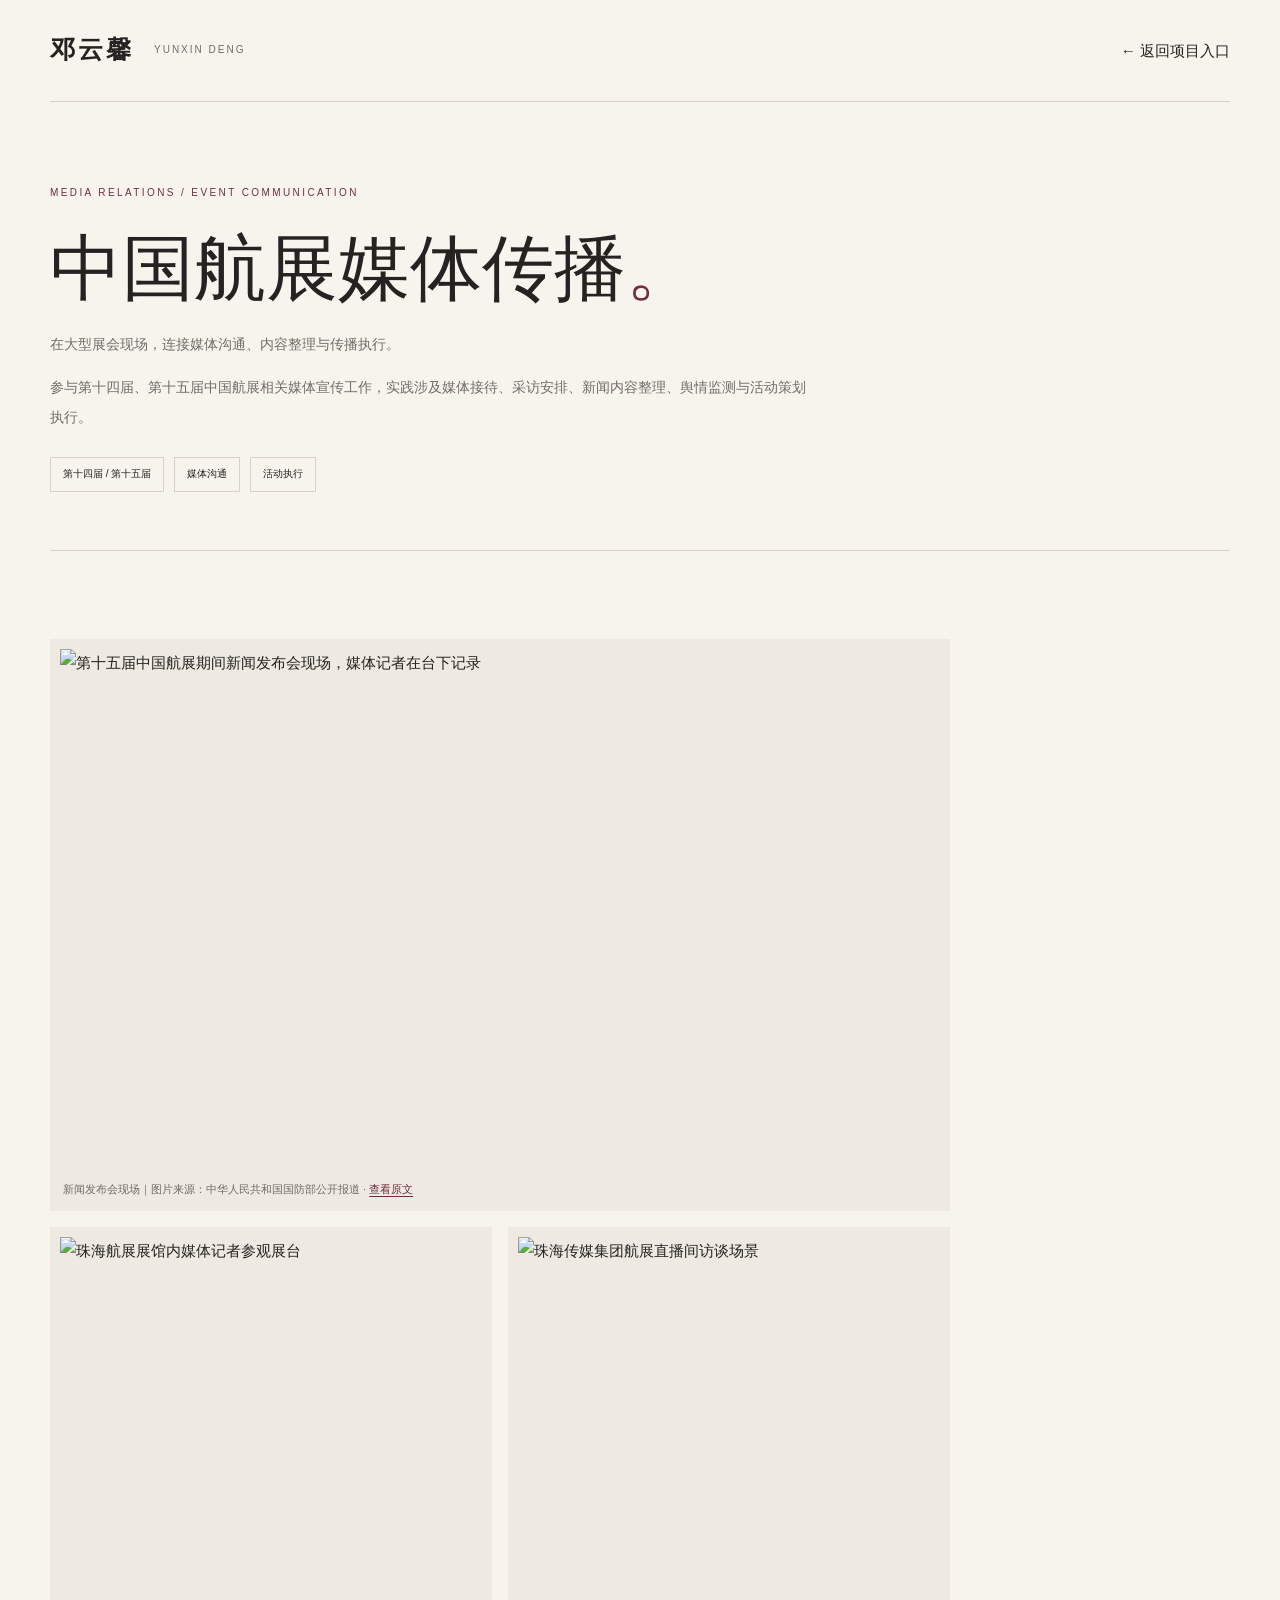
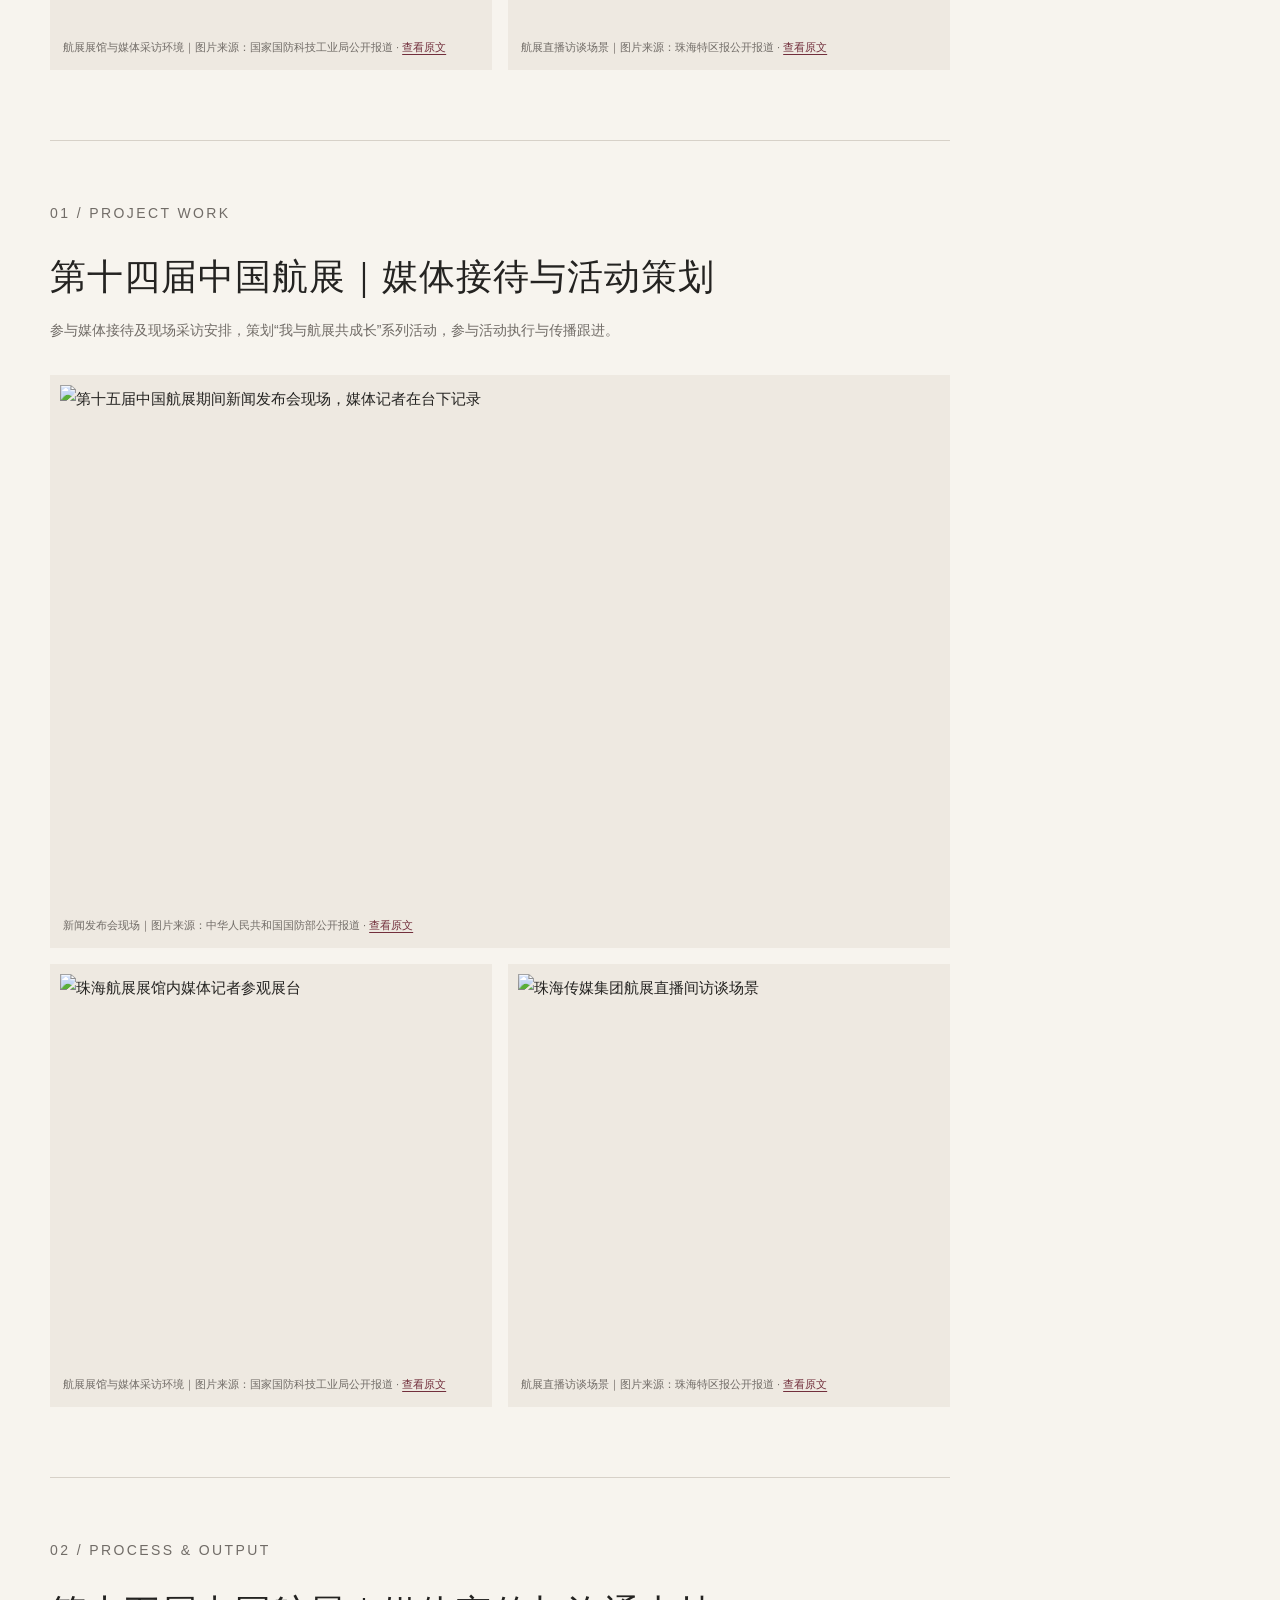
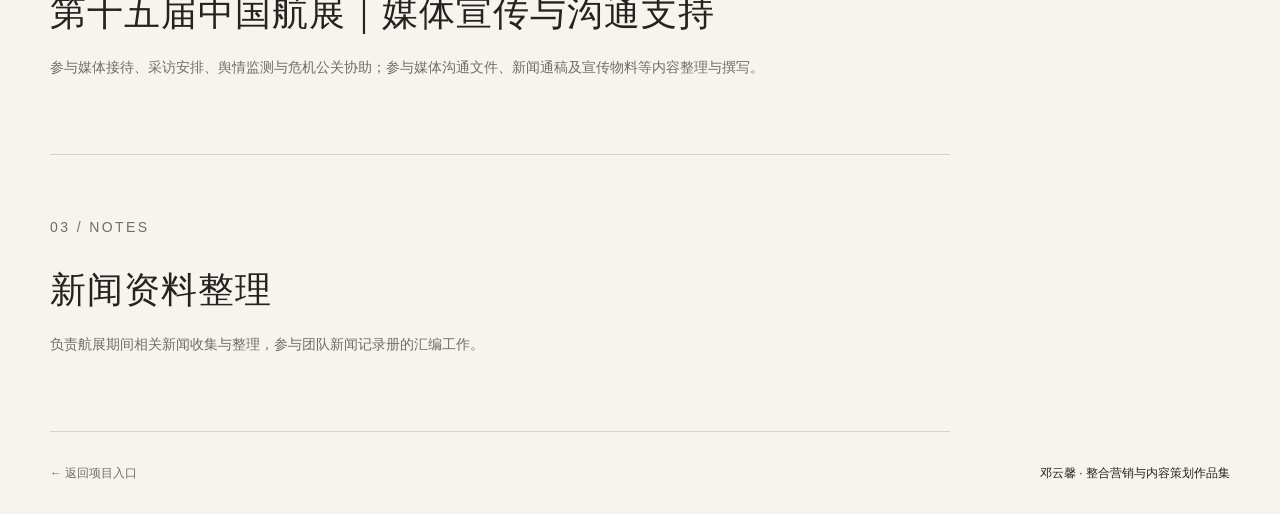
==== commit 5b38af24: "Integrate contextual imagery into airshow work sections" ====
--- a/airshow.html
+++ b/airshow.html
@@ -1 +1 @@
-<!doctype html><html lang="zh-CN"><head><meta charset="UTF-8"><meta name="viewport" content="width=device-width,initial-scale=1"><meta name="theme-color" content="#f7f4ee"><title>中国航展媒体传播 · 邓云馨</title><link rel="stylesheet" href="assets/css/style.css"><style>.detail-hero{padding:82px 0 58px;border-bottom:1px solid var(--line)}.detail-hero h1{font:clamp(40px,7vw,72px)/1.2 var(--serif);margin:18px 0}.detail-lead{max-width:760px;color:var(--muted);font-size:14px;line-height:2.1}.detail-meta{display:flex;gap:10px;flex-wrap:wrap;margin-top:25px}.detail-meta span{border:1px solid var(--line);padding:7px 12px;font-size:10px}.detail-section{padding:58px 0;border-bottom:1px solid var(--line);max-width:900px}.detail-section h2{font:clamp(25px,4vw,36px)/1.4 var(--serif);margin:0 0 14px}.detail-section p{font-size:14px;line-height:2.1;color:var(--muted)}.detail-visual{margin:38px 0 0;background:#eee9e1;padding:14px}.detail-visual img{display:block;width:100%;max-height:680px;object-fit:contain}.detail-visual figcaption{font-size:11px;color:var(--muted);padding:12px 3px 2px}.detail-link{display:inline-block;margin-top:16px;color:var(--accent);border-bottom:1px solid var(--accent);padding:8px 0;font-size:12px}.small-note{font-size:11px!important}.detail-footer{display:flex;justify-content:space-between;padding:30px 0;font-size:12px}.detail-footer a{color:var(--muted)}@media(max-width:700px){.detail-hero{padding:55px 0 38px}.detail-section{padding:42px 0}.detail-footer{display:block}.detail-footer span{display:block;margin-top:10px}}.reference-gallery{display:grid;grid-template-columns:repeat(2,minmax(0,1fr));gap:16px;margin:30px 0 12px}.reference-gallery figure{margin:0;background:#eee9e1;padding:10px}.reference-gallery figure:first-child{grid-column:1/-1}.reference-gallery img{display:block;width:100%;height:clamp(210px,32vw,390px);object-fit:cover}.reference-gallery figure:first-child img{height:clamp(260px,44vw,520px)}.reference-gallery figcaption{padding:11px 3px 2px;font-size:11px;line-height:1.8;color:var(--muted)}.reference-gallery figcaption a{color:var(--accent);text-decoration:underline;text-underline-offset:3px}.reference-intro{font-size:11px!important;color:var(--muted);margin:8px 0 0}@media(max-width:700px){.reference-gallery{grid-template-columns:1fr}.reference-gallery figure:first-child{grid-column:auto}.reference-gallery img,.reference-gallery figure:first-child img{height:240px}}</style></head><body><header class="site-header wrap"><a class="wordmark" href="index.html">邓云馨<span>YUNXIN DENG</span></a><a class="back-link" href="index.html#work">← 返回项目入口</a></header><main class="wrap"><section class="detail-hero"><p class="eyebrow">MEDIA RELATIONS / EVENT COMMUNICATION</p><h1>中国航展媒体传播<span class="accent">。</span></h1><p class="detail-lead">在大型展会现场，连接媒体沟通、内容整理与传播执行。</p><p class="detail-lead">参与第十四届、第十五届中国航展相关媒体宣传工作，实践涉及媒体接待、采访安排、新闻内容整理、舆情监测与活动策划执行。</p><div class="detail-meta"><span>第十四届 / 第十五届</span><span>媒体沟通</span><span>活动执行</span></div></section><section class="detail-section"><div class="reference-gallery"><figure><img src="https://www.mod.gov.cn/gfbw/qwfb/_attachment/2024/11/13/16351462_b659a97ed57691564669754093ed5a62.jpg" alt="第十五届中国航展期间新闻发布会现场，媒体记者在台下记录" loading="lazy"><figcaption>新闻发布会现场｜图片来源：中华人民共和国国防部公开报道 · <a href="https://www.mod.gov.cn/gfbw/qwfb/16351462.html" target="_blank" rel="noopener">查看原文</a></figcaption></figure><figure><img src="https://www.sastind.gov.cn/n10086200/n10086331/c10627880/part/10627888.png" alt="珠海航展展馆内媒体记者参观展台" loading="lazy"><figcaption>航展展馆与媒体采访环境｜图片来源：国家国防科技工业局公开报道 · <a href="https://www.sastind.gov.cn/n10086200/n10086331/c10627880/content.html" target="_blank" rel="noopener">查看原文</a></figcaption></figure><figure><img src="https://pub-point.hizh.cn/images/202211/13/63707b08d22ac43c2ec28f11.jpeg" alt="珠海传媒集团航展直播间访谈场景" loading="lazy"><figcaption>航展直播访谈场景｜图片来源：珠海特区报公开报道 · <a href="https://pub-zhtb.hizh.cn/a/202211/13/AP63707b08e4b04f29fdc961ab.html" target="_blank" rel="noopener">查看原文</a></figcaption></figure></div></section><section class="detail-section"><p class="eyebrow">01 / PROJECT WORK</p><h2>第十四届中国航展｜媒体接待与活动策划</h2><p>参与媒体接待及现场采访安排，策划“我与航展共成长”系列活动，参与活动执行与传播跟进。</p></section><section class="detail-section"><p class="eyebrow">02 / PROCESS & OUTPUT</p><h2>第十五届中国航展｜媒体宣传与沟通支持</h2><p>参与媒体接待、采访安排、舆情监测与危机公关协助；参与媒体沟通文件、新闻通稿及宣传物料等内容整理与撰写。</p></section><section class="detail-section"><p class="eyebrow">03 / NOTES</p><h2>新闻资料整理</h2><p>负责航展期间相关新闻收集与整理，最终由团队汇编形成新闻记录册；并非个人独立完成整本记录册。</p></section></main><footer class="wrap detail-footer"><a href="index.html#work">← 返回项目入口</a><span>邓云馨 · 整合营销与内容策划作品集</span></footer></body></html>+<!doctype html><html lang="zh-CN"><head><meta charset="UTF-8"><meta name="viewport" content="width=device-width,initial-scale=1"><meta name="theme-color" content="#f7f4ee"><title>中国航展媒体传播 · 邓云馨</title><link rel="stylesheet" href="assets/css/style.css"><style>.detail-hero{padding:82px 0 58px;border-bottom:1px solid var(--line)}.detail-hero h1{font:clamp(40px,7vw,72px)/1.2 var(--serif);margin:18px 0}.detail-lead{max-width:760px;color:var(--muted);font-size:14px;line-height:2.1}.detail-meta{display:flex;gap:10px;flex-wrap:wrap;margin-top:25px}.detail-meta span{border:1px solid var(--line);padding:7px 12px;font-size:10px}.detail-section{padding:58px 0;border-bottom:1px solid var(--line);max-width:900px}.detail-section h2{font:clamp(25px,4vw,36px)/1.4 var(--serif);margin:0 0 14px}.detail-section p{font-size:14px;line-height:2.1;color:var(--muted)}.detail-visual{margin:38px 0 0;background:#eee9e1;padding:14px}.detail-visual img{display:block;width:100%;max-height:680px;object-fit:contain}.detail-visual figcaption{font-size:11px;color:var(--muted);padding:12px 3px 2px}.detail-link{display:inline-block;margin-top:16px;color:var(--accent);border-bottom:1px solid var(--accent);padding:8px 0;font-size:12px}.small-note{font-size:11px!important}.detail-footer{display:flex;justify-content:space-between;padding:30px 0;font-size:12px}.detail-footer a{color:var(--muted)}@media(max-width:700px){.detail-hero{padding:55px 0 38px}.detail-section{padding:42px 0}.detail-footer{display:block}.detail-footer span{display:block;margin-top:10px}}.reference-gallery{display:grid;grid-template-columns:repeat(2,minmax(0,1fr));gap:16px;margin:30px 0 12px}.reference-gallery figure{margin:0;background:#eee9e1;padding:10px}.reference-gallery figure:first-child{grid-column:1/-1}.reference-gallery img{display:block;width:100%;height:clamp(210px,32vw,390px);object-fit:cover}.reference-gallery figure:first-child img{height:clamp(260px,44vw,520px)}.reference-gallery figcaption{padding:11px 3px 2px;font-size:11px;line-height:1.8;color:var(--muted)}.reference-gallery figcaption a{color:var(--accent);text-decoration:underline;text-underline-offset:3px}.reference-intro{font-size:11px!important;color:var(--muted);margin:8px 0 0}@media(max-width:700px){.reference-gallery{grid-template-columns:1fr}.reference-gallery figure:first-child{grid-column:auto}.reference-gallery img,.reference-gallery figure:first-child img{height:240px}}</style></head><body><header class="site-header wrap"><a class="wordmark" href="index.html">邓云馨<span>YUNXIN DENG</span></a><a class="back-link" href="index.html#work">← 返回项目入口</a></header><main class="wrap"><section class="detail-hero"><p class="eyebrow">MEDIA RELATIONS / EVENT COMMUNICATION</p><h1>中国航展媒体传播<span class="accent">。</span></h1><p class="detail-lead">在大型展会现场，连接媒体沟通、内容整理与传播执行。</p><p class="detail-lead">参与第十四届、第十五届中国航展相关媒体宣传工作，实践涉及媒体接待、采访安排、新闻内容整理、舆情监测与活动策划执行。</p><div class="detail-meta"><span>第十四届 / 第十五届</span><span>媒体沟通</span><span>活动执行</span></div></section><section class="detail-section"><div class="reference-gallery"><figure><img src="https://www.mod.gov.cn/gfbw/qwfb/_attachment/2024/11/13/16351462_b659a97ed57691564669754093ed5a62.jpg" alt="第十五届中国航展期间新闻发布会现场，媒体记者在台下记录" loading="lazy"><figcaption>新闻发布会现场｜图片来源：中华人民共和国国防部公开报道 · <a href="https://www.mod.gov.cn/gfbw/qwfb/16351462.html" target="_blank" rel="noopener">查看原文</a></figcaption></figure><figure><img src="https://www.sastind.gov.cn/n10086200/n10086331/c10627880/part/10627888.png" alt="珠海航展展馆内媒体记者参观展台" loading="lazy"><figcaption>航展展馆与媒体采访环境｜图片来源：国家国防科技工业局公开报道 · <a href="https://www.sastind.gov.cn/n10086200/n10086331/c10627880/content.html" target="_blank" rel="noopener">查看原文</a></figcaption></figure><figure><img src="https://pub-point.hizh.cn/images/202211/13/63707b08d22ac43c2ec28f11.jpeg" alt="珠海传媒集团航展直播间访谈场景" loading="lazy"><figcaption>航展直播访谈场景｜图片来源：珠海特区报公开报道 · <a href="https://pub-zhtb.hizh.cn/a/202211/13/AP63707b08e4b04f29fdc961ab.html" target="_blank" rel="noopener">查看原文</a></figcaption></figure></div></section><section class="detail-section"><p class="eyebrow">01 / PROJECT WORK</p><h2>第十四届中国航展｜媒体接待与活动策划</h2><p>参与媒体接待及现场采访安排，策划“我与航展共成长”系列活动，参与活动执行与传播跟进。</p><div class="reference-gallery"><figure><img src="https://www.mod.gov.cn/gfbw/qwfb/_attachment/2024/11/13/16351462_b659a97ed57691564669754093ed5a62.jpg" alt="第十五届中国航展期间新闻发布会现场，媒体记者在台下记录" loading="lazy"><figcaption>新闻发布会现场｜图片来源：中华人民共和国国防部公开报道 · <a href="https://www.mod.gov.cn/gfbw/qwfb/16351462.html" target="_blank" rel="noopener">查看原文</a></figcaption></figure><figure><img src="https://www.sastind.gov.cn/n10086200/n10086331/c10627880/part/10627888.png" alt="珠海航展展馆内媒体记者参观展台" loading="lazy"><figcaption>航展展馆与媒体采访环境｜图片来源：国家国防科技工业局公开报道 · <a href="https://www.sastind.gov.cn/n10086200/n10086331/c10627880/content.html" target="_blank" rel="noopener">查看原文</a></figcaption></figure><figure><img src="https://pub-point.hizh.cn/images/202211/13/63707b08d22ac43c2ec28f11.jpeg" alt="珠海传媒集团航展直播间访谈场景" loading="lazy"><figcaption>航展直播访谈场景｜图片来源：珠海特区报公开报道 · <a href="https://pub-zhtb.hizh.cn/a/202211/13/AP63707b08e4b04f29fdc961ab.html" target="_blank" rel="noopener">查看原文</a></figcaption></figure></div></section><section class="detail-section"><p class="eyebrow">02 / PROCESS & OUTPUT</p><h2>第十五届中国航展｜媒体宣传与沟通支持</h2><p>参与媒体接待、采访安排、舆情监测与危机公关协助；参与媒体沟通文件、新闻通稿及宣传物料等内容整理与撰写。</p></section><section class="detail-section"><p class="eyebrow">03 / NOTES</p><h2>新闻资料整理</h2><p>负责航展期间相关新闻收集与整理，参与团队新闻记录册的汇编工作。</p></section></main><footer class="wrap detail-footer"><a href="index.html#work">← 返回项目入口</a><span>邓云馨 · 整合营销与内容策划作品集</span></footer></body></html>
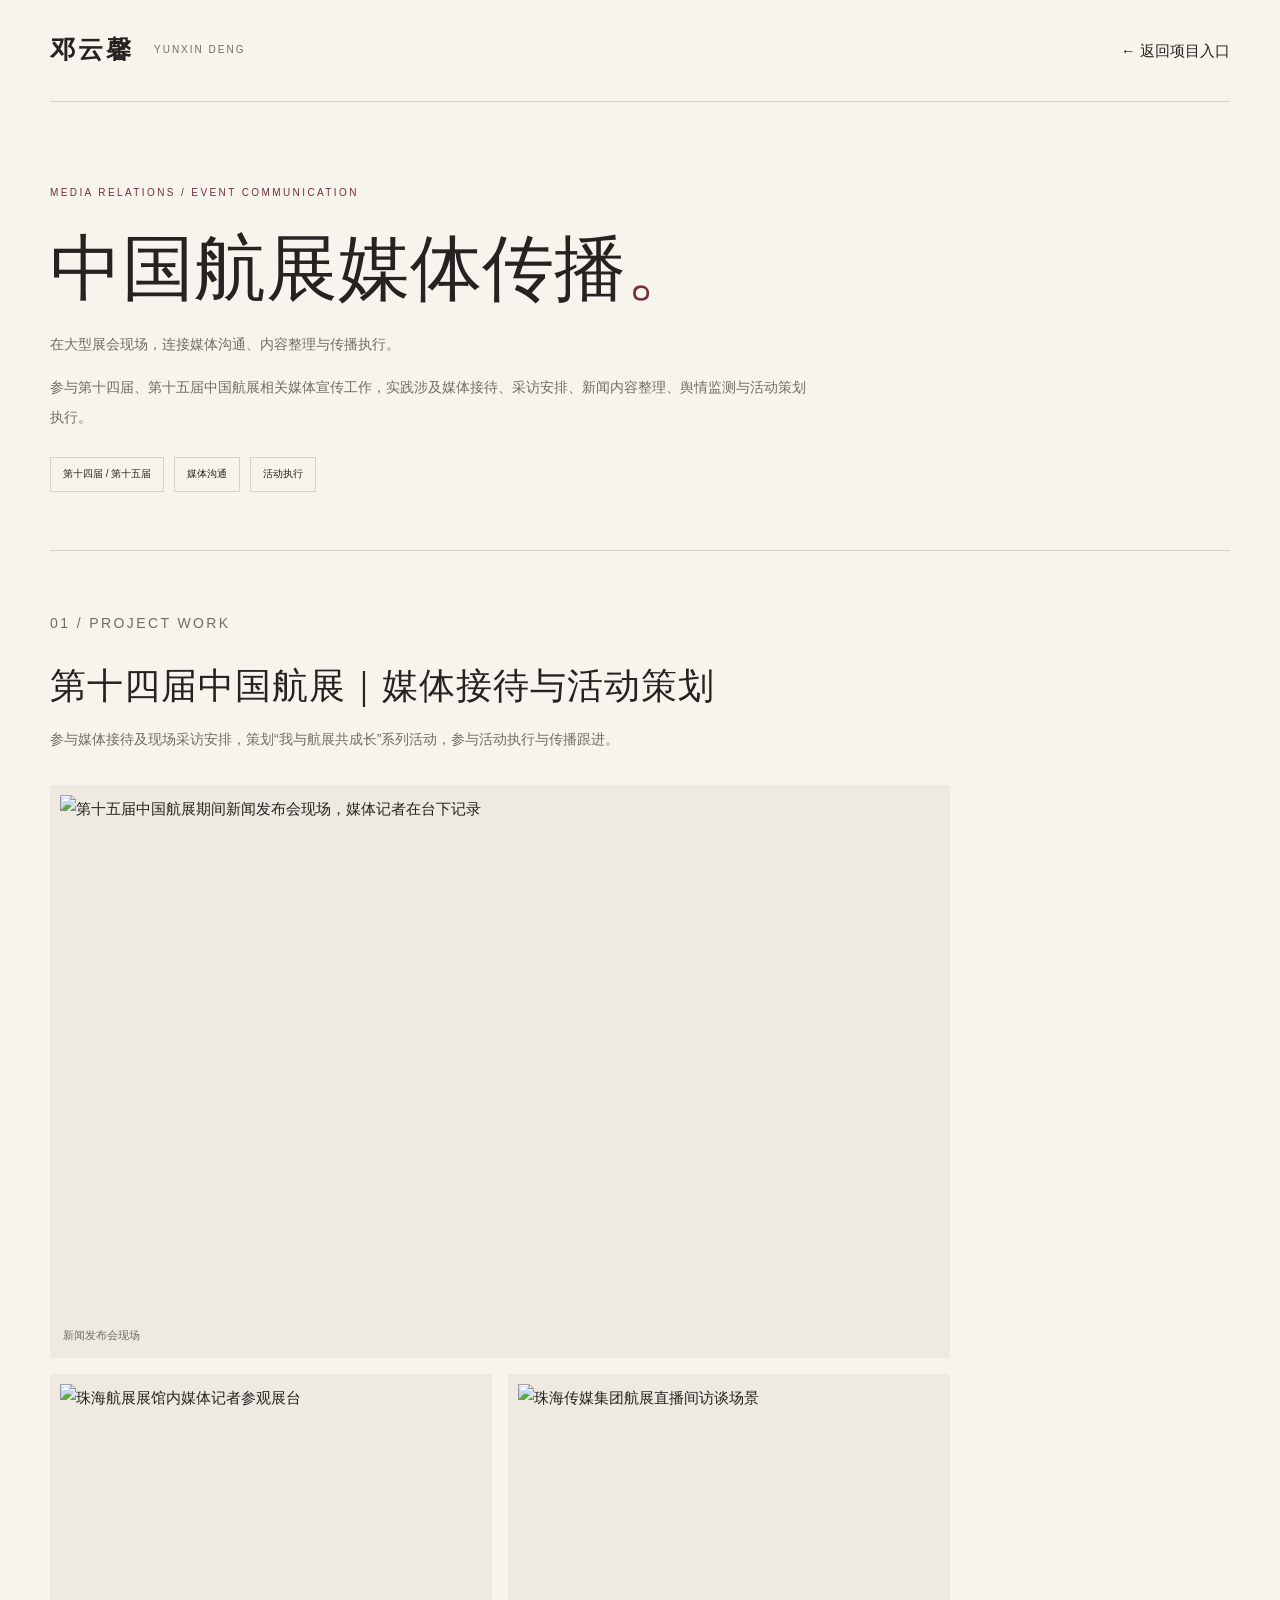
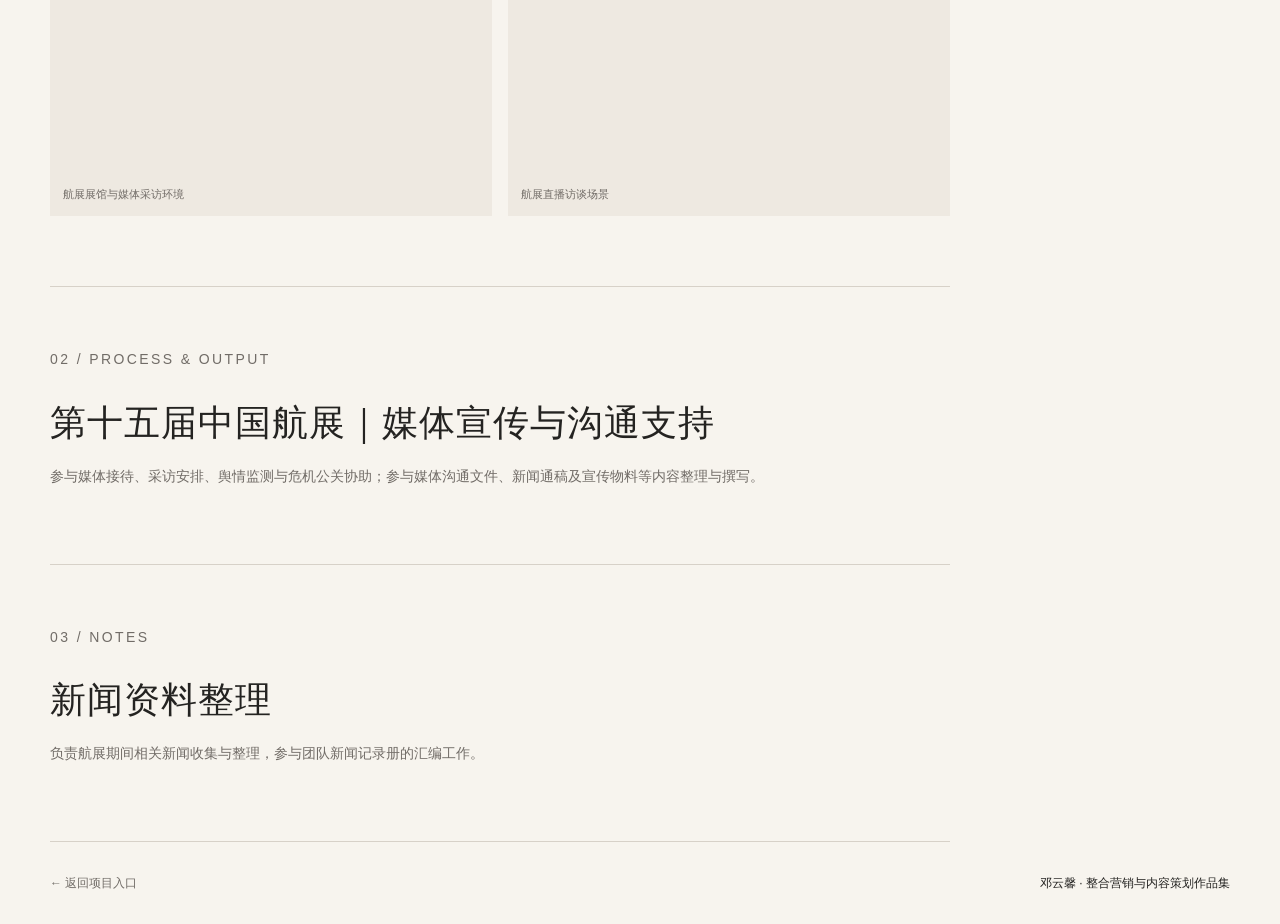
==== commit c7d36614: "Remove duplicate airshow gallery and source captions" ====
--- a/airshow.html
+++ b/airshow.html
@@ -1 +1 @@
-<!doctype html><html lang="zh-CN"><head><meta charset="UTF-8"><meta name="viewport" content="width=device-width,initial-scale=1"><meta name="theme-color" content="#f7f4ee"><title>中国航展媒体传播 · 邓云馨</title><link rel="stylesheet" href="assets/css/style.css"><style>.detail-hero{padding:82px 0 58px;border-bottom:1px solid var(--line)}.detail-hero h1{font:clamp(40px,7vw,72px)/1.2 var(--serif);margin:18px 0}.detail-lead{max-width:760px;color:var(--muted);font-size:14px;line-height:2.1}.detail-meta{display:flex;gap:10px;flex-wrap:wrap;margin-top:25px}.detail-meta span{border:1px solid var(--line);padding:7px 12px;font-size:10px}.detail-section{padding:58px 0;border-bottom:1px solid var(--line);max-width:900px}.detail-section h2{font:clamp(25px,4vw,36px)/1.4 var(--serif);margin:0 0 14px}.detail-section p{font-size:14px;line-height:2.1;color:var(--muted)}.detail-visual{margin:38px 0 0;background:#eee9e1;padding:14px}.detail-visual img{display:block;width:100%;max-height:680px;object-fit:contain}.detail-visual figcaption{font-size:11px;color:var(--muted);padding:12px 3px 2px}.detail-link{display:inline-block;margin-top:16px;color:var(--accent);border-bottom:1px solid var(--accent);padding:8px 0;font-size:12px}.small-note{font-size:11px!important}.detail-footer{display:flex;justify-content:space-between;padding:30px 0;font-size:12px}.detail-footer a{color:var(--muted)}@media(max-width:700px){.detail-hero{padding:55px 0 38px}.detail-section{padding:42px 0}.detail-footer{display:block}.detail-footer span{display:block;margin-top:10px}}.reference-gallery{display:grid;grid-template-columns:repeat(2,minmax(0,1fr));gap:16px;margin:30px 0 12px}.reference-gallery figure{margin:0;background:#eee9e1;padding:10px}.reference-gallery figure:first-child{grid-column:1/-1}.reference-gallery img{display:block;width:100%;height:clamp(210px,32vw,390px);object-fit:cover}.reference-gallery figure:first-child img{height:clamp(260px,44vw,520px)}.reference-gallery figcaption{padding:11px 3px 2px;font-size:11px;line-height:1.8;color:var(--muted)}.reference-gallery figcaption a{color:var(--accent);text-decoration:underline;text-underline-offset:3px}.reference-intro{font-size:11px!important;color:var(--muted);margin:8px 0 0}@media(max-width:700px){.reference-gallery{grid-template-columns:1fr}.reference-gallery figure:first-child{grid-column:auto}.reference-gallery img,.reference-gallery figure:first-child img{height:240px}}</style></head><body><header class="site-header wrap"><a class="wordmark" href="index.html">邓云馨<span>YUNXIN DENG</span></a><a class="back-link" href="index.html#work">← 返回项目入口</a></header><main class="wrap"><section class="detail-hero"><p class="eyebrow">MEDIA RELATIONS / EVENT COMMUNICATION</p><h1>中国航展媒体传播<span class="accent">。</span></h1><p class="detail-lead">在大型展会现场，连接媒体沟通、内容整理与传播执行。</p><p class="detail-lead">参与第十四届、第十五届中国航展相关媒体宣传工作，实践涉及媒体接待、采访安排、新闻内容整理、舆情监测与活动策划执行。</p><div class="detail-meta"><span>第十四届 / 第十五届</span><span>媒体沟通</span><span>活动执行</span></div></section><section class="detail-section"><div class="reference-gallery"><figure><img src="https://www.mod.gov.cn/gfbw/qwfb/_attachment/2024/11/13/16351462_b659a97ed57691564669754093ed5a62.jpg" alt="第十五届中国航展期间新闻发布会现场，媒体记者在台下记录" loading="lazy"><figcaption>新闻发布会现场｜图片来源：中华人民共和国国防部公开报道 · <a href="https://www.mod.gov.cn/gfbw/qwfb/16351462.html" target="_blank" rel="noopener">查看原文</a></figcaption></figure><figure><img src="https://www.sastind.gov.cn/n10086200/n10086331/c10627880/part/10627888.png" alt="珠海航展展馆内媒体记者参观展台" loading="lazy"><figcaption>航展展馆与媒体采访环境｜图片来源：国家国防科技工业局公开报道 · <a href="https://www.sastind.gov.cn/n10086200/n10086331/c10627880/content.html" target="_blank" rel="noopener">查看原文</a></figcaption></figure><figure><img src="https://pub-point.hizh.cn/images/202211/13/63707b08d22ac43c2ec28f11.jpeg" alt="珠海传媒集团航展直播间访谈场景" loading="lazy"><figcaption>航展直播访谈场景｜图片来源：珠海特区报公开报道 · <a href="https://pub-zhtb.hizh.cn/a/202211/13/AP63707b08e4b04f29fdc961ab.html" target="_blank" rel="noopener">查看原文</a></figcaption></figure></div></section><section class="detail-section"><p class="eyebrow">01 / PROJECT WORK</p><h2>第十四届中国航展｜媒体接待与活动策划</h2><p>参与媒体接待及现场采访安排，策划“我与航展共成长”系列活动，参与活动执行与传播跟进。</p><div class="reference-gallery"><figure><img src="https://www.mod.gov.cn/gfbw/qwfb/_attachment/2024/11/13/16351462_b659a97ed57691564669754093ed5a62.jpg" alt="第十五届中国航展期间新闻发布会现场，媒体记者在台下记录" loading="lazy"><figcaption>新闻发布会现场｜图片来源：中华人民共和国国防部公开报道 · <a href="https://www.mod.gov.cn/gfbw/qwfb/16351462.html" target="_blank" rel="noopener">查看原文</a></figcaption></figure><figure><img src="https://www.sastind.gov.cn/n10086200/n10086331/c10627880/part/10627888.png" alt="珠海航展展馆内媒体记者参观展台" loading="lazy"><figcaption>航展展馆与媒体采访环境｜图片来源：国家国防科技工业局公开报道 · <a href="https://www.sastind.gov.cn/n10086200/n10086331/c10627880/content.html" target="_blank" rel="noopener">查看原文</a></figcaption></figure><figure><img src="https://pub-point.hizh.cn/images/202211/13/63707b08d22ac43c2ec28f11.jpeg" alt="珠海传媒集团航展直播间访谈场景" loading="lazy"><figcaption>航展直播访谈场景｜图片来源：珠海特区报公开报道 · <a href="https://pub-zhtb.hizh.cn/a/202211/13/AP63707b08e4b04f29fdc961ab.html" target="_blank" rel="noopener">查看原文</a></figcaption></figure></div></section><section class="detail-section"><p class="eyebrow">02 / PROCESS & OUTPUT</p><h2>第十五届中国航展｜媒体宣传与沟通支持</h2><p>参与媒体接待、采访安排、舆情监测与危机公关协助；参与媒体沟通文件、新闻通稿及宣传物料等内容整理与撰写。</p></section><section class="detail-section"><p class="eyebrow">03 / NOTES</p><h2>新闻资料整理</h2><p>负责航展期间相关新闻收集与整理，参与团队新闻记录册的汇编工作。</p></section></main><footer class="wrap detail-footer"><a href="index.html#work">← 返回项目入口</a><span>邓云馨 · 整合营销与内容策划作品集</span></footer></body></html>+<!doctype html><html lang="zh-CN"><head><meta charset="UTF-8"><meta name="viewport" content="width=device-width,initial-scale=1"><meta name="theme-color" content="#f7f4ee"><title>中国航展媒体传播 · 邓云馨</title><link rel="stylesheet" href="assets/css/style.css"><style>.detail-hero{padding:82px 0 58px;border-bottom:1px solid var(--line)}.detail-hero h1{font:clamp(40px,7vw,72px)/1.2 var(--serif);margin:18px 0}.detail-lead{max-width:760px;color:var(--muted);font-size:14px;line-height:2.1}.detail-meta{display:flex;gap:10px;flex-wrap:wrap;margin-top:25px}.detail-meta span{border:1px solid var(--line);padding:7px 12px;font-size:10px}.detail-section{padding:58px 0;border-bottom:1px solid var(--line);max-width:900px}.detail-section h2{font:clamp(25px,4vw,36px)/1.4 var(--serif);margin:0 0 14px}.detail-section p{font-size:14px;line-height:2.1;color:var(--muted)}.detail-visual{margin:38px 0 0;background:#eee9e1;padding:14px}.detail-visual img{display:block;width:100%;max-height:680px;object-fit:contain}.detail-visual figcaption{font-size:11px;color:var(--muted);padding:12px 3px 2px}.detail-link{display:inline-block;margin-top:16px;color:var(--accent);border-bottom:1px solid var(--accent);padding:8px 0;font-size:12px}.small-note{font-size:11px!important}.detail-footer{display:flex;justify-content:space-between;padding:30px 0;font-size:12px}.detail-footer a{color:var(--muted)}@media(max-width:700px){.detail-hero{padding:55px 0 38px}.detail-section{padding:42px 0}.detail-footer{display:block}.detail-footer span{display:block;margin-top:10px}}.reference-gallery{display:grid;grid-template-columns:repeat(2,minmax(0,1fr));gap:16px;margin:30px 0 12px}.reference-gallery figure{margin:0;background:#eee9e1;padding:10px}.reference-gallery figure:first-child{grid-column:1/-1}.reference-gallery img{display:block;width:100%;height:clamp(210px,32vw,390px);object-fit:cover}.reference-gallery figure:first-child img{height:clamp(260px,44vw,520px)}.reference-gallery figcaption{padding:11px 3px 2px;font-size:11px;line-height:1.8;color:var(--muted)}.reference-gallery figcaption a{color:var(--accent);text-decoration:underline;text-underline-offset:3px}.reference-intro{font-size:11px!important;color:var(--muted);margin:8px 0 0}@media(max-width:700px){.reference-gallery{grid-template-columns:1fr}.reference-gallery figure:first-child{grid-column:auto}.reference-gallery img,.reference-gallery figure:first-child img{height:240px}}</style></head><body><header class="site-header wrap"><a class="wordmark" href="index.html">邓云馨<span>YUNXIN DENG</span></a><a class="back-link" href="index.html#work">← 返回项目入口</a></header><main class="wrap"><section class="detail-hero"><p class="eyebrow">MEDIA RELATIONS / EVENT COMMUNICATION</p><h1>中国航展媒体传播<span class="accent">。</span></h1><p class="detail-lead">在大型展会现场，连接媒体沟通、内容整理与传播执行。</p><p class="detail-lead">参与第十四届、第十五届中国航展相关媒体宣传工作，实践涉及媒体接待、采访安排、新闻内容整理、舆情监测与活动策划执行。</p><div class="detail-meta"><span>第十四届 / 第十五届</span><span>媒体沟通</span><span>活动执行</span></div></section><section class="detail-section"><p class="eyebrow">01 / PROJECT WORK</p><h2>第十四届中国航展｜媒体接待与活动策划</h2><p>参与媒体接待及现场采访安排，策划“我与航展共成长”系列活动，参与活动执行与传播跟进。</p><div class="reference-gallery"><figure><img src="https://www.mod.gov.cn/gfbw/qwfb/_attachment/2024/11/13/16351462_b659a97ed57691564669754093ed5a62.jpg" alt="第十五届中国航展期间新闻发布会现场，媒体记者在台下记录" loading="lazy"><figcaption>新闻发布会现场</figcaption></figure><figure><img src="https://www.sastind.gov.cn/n10086200/n10086331/c10627880/part/10627888.png" alt="珠海航展展馆内媒体记者参观展台" loading="lazy"><figcaption>航展展馆与媒体采访环境</figcaption></figure><figure><img src="https://pub-point.hizh.cn/images/202211/13/63707b08d22ac43c2ec28f11.jpeg" alt="珠海传媒集团航展直播间访谈场景" loading="lazy"><figcaption>航展直播访谈场景</figcaption></figure></div></section><section class="detail-section"><p class="eyebrow">02 / PROCESS & OUTPUT</p><h2>第十五届中国航展｜媒体宣传与沟通支持</h2><p>参与媒体接待、采访安排、舆情监测与危机公关协助；参与媒体沟通文件、新闻通稿及宣传物料等内容整理与撰写。</p></section><section class="detail-section"><p class="eyebrow">03 / NOTES</p><h2>新闻资料整理</h2><p>负责航展期间相关新闻收集与整理，参与团队新闻记录册的汇编工作。</p></section></main><footer class="wrap detail-footer"><a href="index.html#work">← 返回项目入口</a><span>邓云馨 · 整合营销与内容策划作品集</span></footer></body></html>
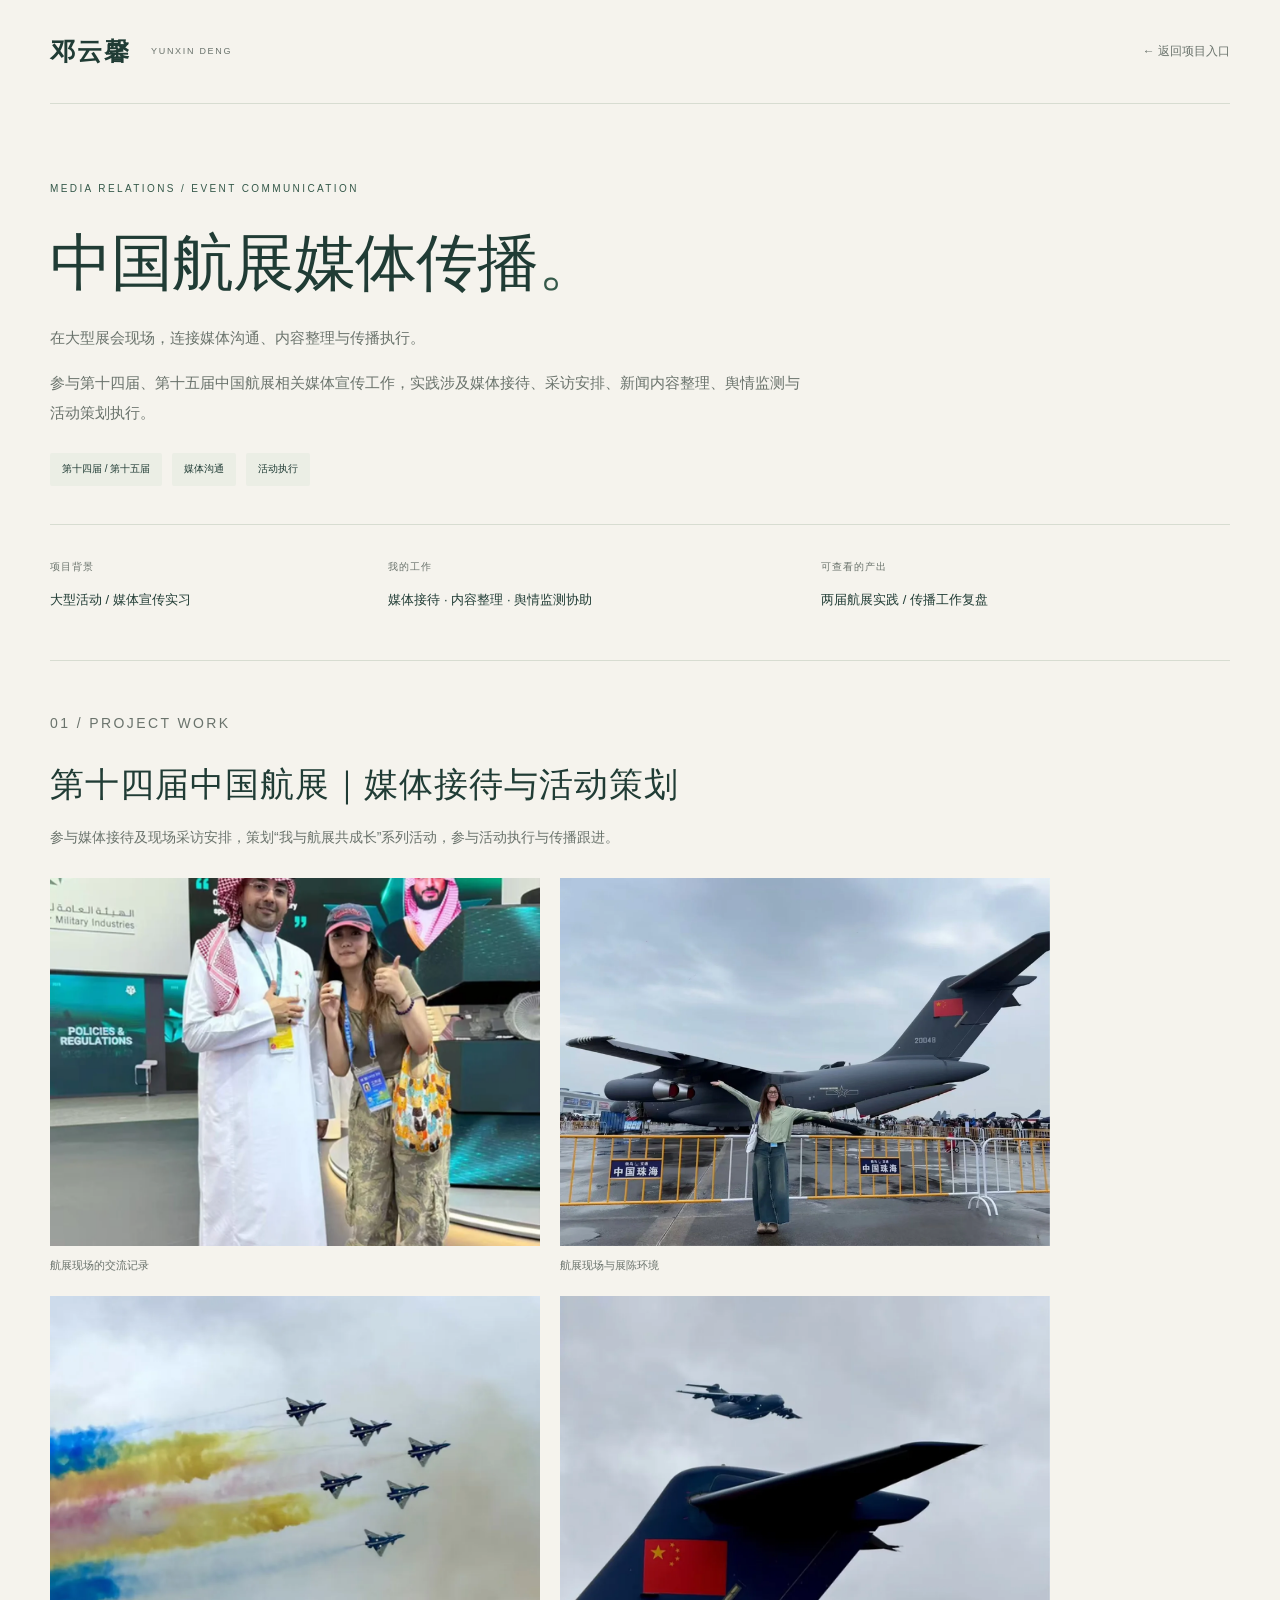
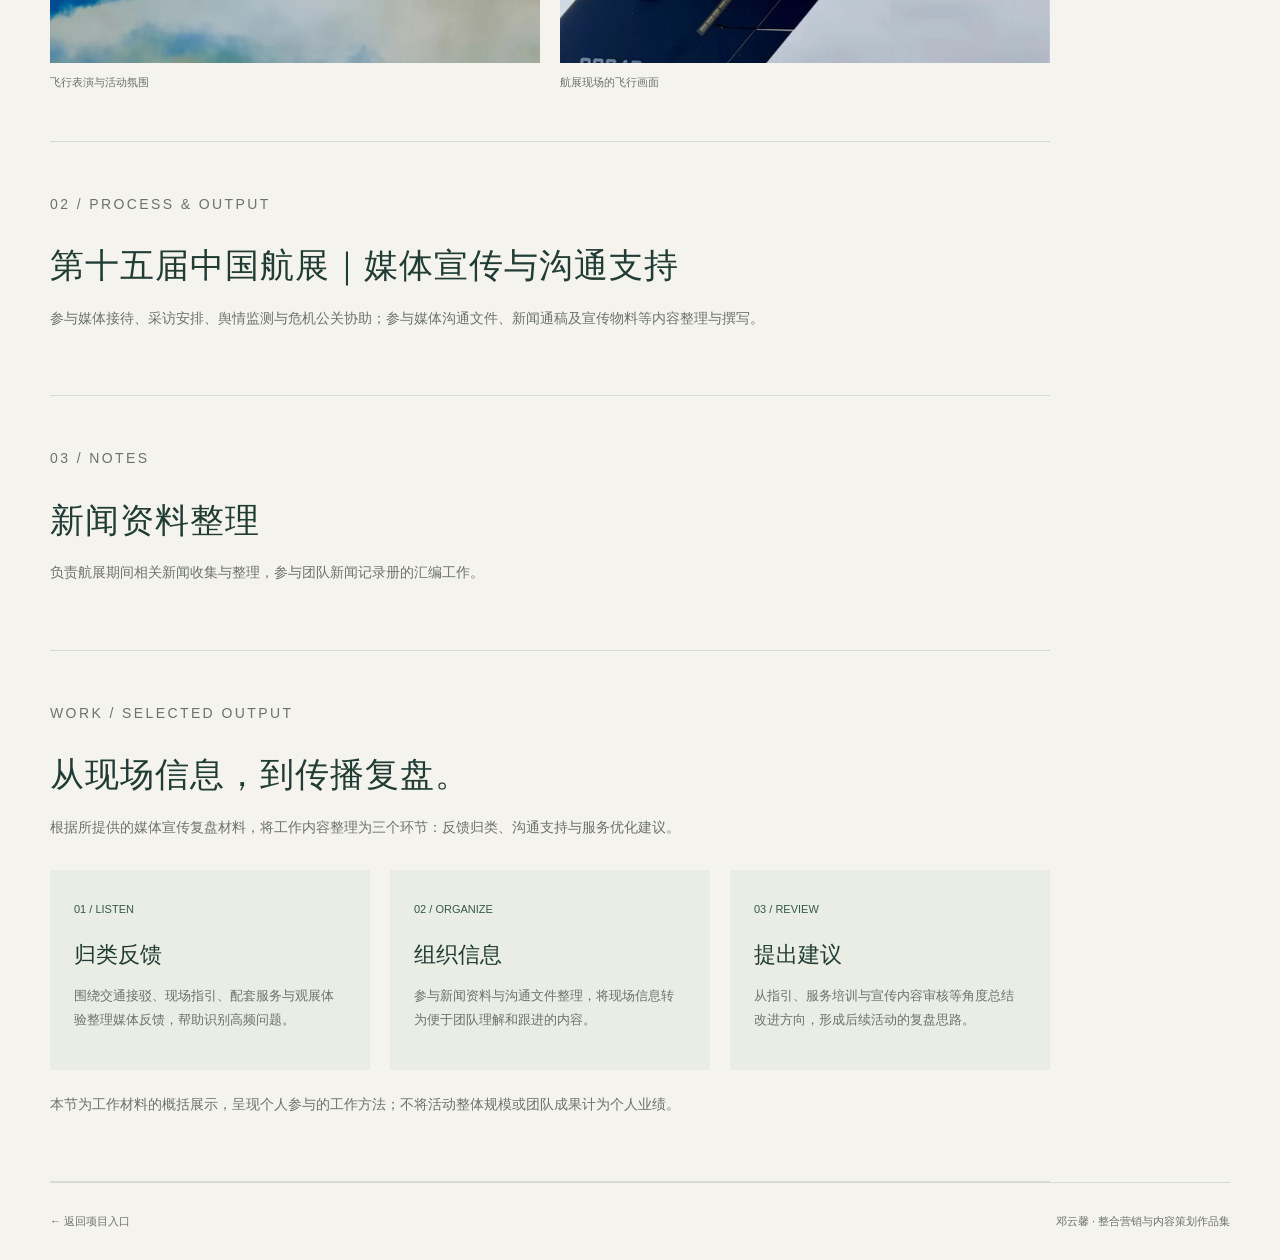
==== commit d15cfb4b: "Refocus portfolio for marketing roles with curated cases and media" ====
--- a/airshow.html
+++ b/airshow.html
@@ -1 +1,156 @@
-<!doctype html><html lang="zh-CN"><head><meta charset="UTF-8"><meta name="viewport" content="width=device-width,initial-scale=1"><meta name="theme-color" content="#f7f4ee"><title>中国航展媒体传播 · 邓云馨</title><link rel="stylesheet" href="assets/css/style.css"><style>.detail-hero{padding:82px 0 58px;border-bottom:1px solid var(--line)}.detail-hero h1{font:clamp(40px,7vw,72px)/1.2 var(--serif);margin:18px 0}.detail-lead{max-width:760px;color:var(--muted);font-size:14px;line-height:2.1}.detail-meta{display:flex;gap:10px;flex-wrap:wrap;margin-top:25px}.detail-meta span{border:1px solid var(--line);padding:7px 12px;font-size:10px}.detail-section{padding:58px 0;border-bottom:1px solid var(--line);max-width:900px}.detail-section h2{font:clamp(25px,4vw,36px)/1.4 var(--serif);margin:0 0 14px}.detail-section p{font-size:14px;line-height:2.1;color:var(--muted)}.detail-visual{margin:38px 0 0;background:#eee9e1;padding:14px}.detail-visual img{display:block;width:100%;max-height:680px;object-fit:contain}.detail-visual figcaption{font-size:11px;color:var(--muted);padding:12px 3px 2px}.detail-link{display:inline-block;margin-top:16px;color:var(--accent);border-bottom:1px solid var(--accent);padding:8px 0;font-size:12px}.small-note{font-size:11px!important}.detail-footer{display:flex;justify-content:space-between;padding:30px 0;font-size:12px}.detail-footer a{color:var(--muted)}@media(max-width:700px){.detail-hero{padding:55px 0 38px}.detail-section{padding:42px 0}.detail-footer{display:block}.detail-footer span{display:block;margin-top:10px}}.reference-gallery{display:grid;grid-template-columns:repeat(2,minmax(0,1fr));gap:16px;margin:30px 0 12px}.reference-gallery figure{margin:0;background:#eee9e1;padding:10px}.reference-gallery figure:first-child{grid-column:1/-1}.reference-gallery img{display:block;width:100%;height:clamp(210px,32vw,390px);object-fit:cover}.reference-gallery figure:first-child img{height:clamp(260px,44vw,520px)}.reference-gallery figcaption{padding:11px 3px 2px;font-size:11px;line-height:1.8;color:var(--muted)}.reference-gallery figcaption a{color:var(--accent);text-decoration:underline;text-underline-offset:3px}.reference-intro{font-size:11px!important;color:var(--muted);margin:8px 0 0}@media(max-width:700px){.reference-gallery{grid-template-columns:1fr}.reference-gallery figure:first-child{grid-column:auto}.reference-gallery img,.reference-gallery figure:first-child img{height:240px}}</style></head><body><header class="site-header wrap"><a class="wordmark" href="index.html">邓云馨<span>YUNXIN DENG</span></a><a class="back-link" href="index.html#work">← 返回项目入口</a></header><main class="wrap"><section class="detail-hero"><p class="eyebrow">MEDIA RELATIONS / EVENT COMMUNICATION</p><h1>中国航展媒体传播<span class="accent">。</span></h1><p class="detail-lead">在大型展会现场，连接媒体沟通、内容整理与传播执行。</p><p class="detail-lead">参与第十四届、第十五届中国航展相关媒体宣传工作，实践涉及媒体接待、采访安排、新闻内容整理、舆情监测与活动策划执行。</p><div class="detail-meta"><span>第十四届 / 第十五届</span><span>媒体沟通</span><span>活动执行</span></div></section><section class="detail-section"><p class="eyebrow">01 / PROJECT WORK</p><h2>第十四届中国航展｜媒体接待与活动策划</h2><p>参与媒体接待及现场采访安排，策划“我与航展共成长”系列活动，参与活动执行与传播跟进。</p><div class="reference-gallery"><figure><img src="https://www.mod.gov.cn/gfbw/qwfb/_attachment/2024/11/13/16351462_b659a97ed57691564669754093ed5a62.jpg" alt="第十五届中国航展期间新闻发布会现场，媒体记者在台下记录" loading="lazy"><figcaption>新闻发布会现场</figcaption></figure><figure><img src="https://www.sastind.gov.cn/n10086200/n10086331/c10627880/part/10627888.png" alt="珠海航展展馆内媒体记者参观展台" loading="lazy"><figcaption>航展展馆与媒体采访环境</figcaption></figure><figure><img src="https://pub-point.hizh.cn/images/202211/13/63707b08d22ac43c2ec28f11.jpeg" alt="珠海传媒集团航展直播间访谈场景" loading="lazy"><figcaption>航展直播访谈场景</figcaption></figure></div></section><section class="detail-section"><p class="eyebrow">02 / PROCESS & OUTPUT</p><h2>第十五届中国航展｜媒体宣传与沟通支持</h2><p>参与媒体接待、采访安排、舆情监测与危机公关协助；参与媒体沟通文件、新闻通稿及宣传物料等内容整理与撰写。</p></section><section class="detail-section"><p class="eyebrow">03 / NOTES</p><h2>新闻资料整理</h2><p>负责航展期间相关新闻收集与整理，参与团队新闻记录册的汇编工作。</p></section></main><footer class="wrap detail-footer"><a href="index.html#work">← 返回项目入口</a><span>邓云馨 · 整合营销与内容策划作品集</span></footer></body></html>+<!doctype html>
+
+<html lang="zh-CN">
+  <head>
+    <meta charset="utf-8" />
+    <meta content="width=device-width,initial-scale=1" name="viewport" />
+    <meta content="#f7f4ee" name="theme-color" />
+    <title>中国航展媒体传播 · 邓云馨</title>
+    <link href="assets/css/style.css" rel="stylesheet" />
+    <link href="assets/css/detail.css" rel="stylesheet" />
+    <link href="assets/css/airshow.css" rel="stylesheet" />
+    <link href="assets/css/marketing-theme.css" rel="stylesheet" />
+  </head>
+  <body>
+    <header class="site-header wrap">
+      <a class="wordmark" href="index.html">邓云馨<span>YUNXIN DENG</span></a
+      ><a class="back-link" href="index.html#work">← 返回项目入口</a>
+    </header>
+    <main class="wrap">
+      <section class="detail-hero">
+        <p class="eyebrow">MEDIA RELATIONS / EVENT COMMUNICATION</p>
+        <h1>中国航展媒体传播<span class="accent">。</span></h1>
+        <p class="detail-lead">
+          在大型展会现场，连接媒体沟通、内容整理与传播执行。
+        </p>
+        <p class="detail-lead">
+          参与第十四届、第十五届中国航展相关媒体宣传工作，实践涉及媒体接待、采访安排、新闻内容整理、舆情监测与活动策划执行。
+        </p>
+        <div class="detail-meta">
+          <span>第十四届 / 第十五届</span><span>媒体沟通</span
+          ><span>活动执行</span>
+        </div>
+        <div class="case-brief">
+          <div>
+            <span>项目背景</span>
+            <p>大型活动 / 媒体宣传实习</p>
+          </div>
+          <div>
+            <span>我的工作</span>
+            <p>媒体接待 · 内容整理 · 舆情监测协助</p>
+          </div>
+          <div>
+            <span>可查看的产出</span>
+            <p>两届航展实践 / 传播工作复盘</p>
+          </div>
+        </div>
+      </section>
+      <section class="detail-section">
+        <p class="eyebrow">01 / PROJECT WORK</p>
+        <h2>第十四届中国航展｜媒体接待与活动策划</h2>
+        <p>
+          参与媒体接待及现场采访安排，策划“我与航展共成长”系列活动，参与活动执行与传播跟进。
+        </p>
+        <div class="asset-gallery">
+          <figure>
+            <a
+              href="assets/images/marketing/airshow-team.webp"
+              rel="noopener"
+              target="_blank"
+              ><img
+                alt="航展现场的交流记录"
+                loading="lazy"
+                src="assets/images/marketing/airshow-team.webp"
+            /></a>
+            <figcaption>航展现场的交流记录</figcaption>
+          </figure>
+          <figure>
+            <a
+              href="assets/images/marketing/airshow-site.webp"
+              rel="noopener"
+              target="_blank"
+              ><img
+                alt="航展现场与展陈环境"
+                loading="lazy"
+                src="assets/images/marketing/airshow-site.webp"
+            /></a>
+            <figcaption>航展现场与展陈环境</figcaption>
+          </figure>
+          <figure>
+            <a
+              href="assets/images/marketing/airshow-flight.webp"
+              rel="noopener"
+              target="_blank"
+              ><img
+                alt="飞行表演与活动氛围"
+                loading="lazy"
+                src="assets/images/marketing/airshow-flight.webp"
+            /></a>
+            <figcaption>飞行表演与活动氛围</figcaption>
+          </figure>
+          <figure>
+            <a
+              href="assets/images/marketing/airshow-aircraft.webp"
+              rel="noopener"
+              target="_blank"
+              ><img
+                alt="航展现场的飞行画面"
+                loading="lazy"
+                src="assets/images/marketing/airshow-aircraft.webp"
+            /></a>
+            <figcaption>航展现场的飞行画面</figcaption>
+          </figure>
+        </div>
+      </section>
+      <section class="detail-section">
+        <p class="eyebrow">02 / PROCESS &amp; OUTPUT</p>
+        <h2>第十五届中国航展｜媒体宣传与沟通支持</h2>
+        <p>
+          参与媒体接待、采访安排、舆情监测与危机公关协助；参与媒体沟通文件、新闻通稿及宣传物料等内容整理与撰写。
+        </p>
+      </section>
+      <section class="detail-section">
+        <p class="eyebrow">03 / NOTES</p>
+        <h2>新闻资料整理</h2>
+        <p>负责航展期间相关新闻收集与整理，参与团队新闻记录册的汇编工作。</p>
+      </section>
+      <section class="detail-section">
+        <p class="eyebrow">WORK / SELECTED OUTPUT</p>
+        <h2>从现场信息，到传播复盘。</h2>
+        <p>
+          根据所提供的媒体宣传复盘材料，将工作内容整理为三个环节：反馈归类、沟通支持与服务优化建议。
+        </p>
+        <div class="case-process">
+          <article>
+            <span>01 / LISTEN</span>
+            <h3>归类反馈</h3>
+            <p>
+              围绕交通接驳、现场指引、配套服务与观展体验整理媒体反馈，帮助识别高频问题。
+            </p>
+          </article>
+          <article>
+            <span>02 / ORGANIZE</span>
+            <h3>组织信息</h3>
+            <p>
+              参与新闻资料与沟通文件整理，将现场信息转为便于团队理解和跟进的内容。
+            </p>
+          </article>
+          <article>
+            <span>03 / REVIEW</span>
+            <h3>提出建议</h3>
+            <p>
+              从指引、服务培训与宣传内容审核等角度总结改进方向，形成后续活动的复盘思路。
+            </p>
+          </article>
+        </div>
+        <p class="evidence-note">
+          本节为工作材料的概括展示，呈现个人参与的工作方法；不将活动整体规模或团队成果计为个人业绩。
+        </p>
+      </section>
+    </main>
+    <footer class="wrap detail-footer">
+      <a href="index.html#work">← 返回项目入口</a
+      ><span>邓云馨 · 整合营销与内容策划作品集</span>
+    </footer>
+  </body>
+</html>
--- a/assets/css/style.css
+++ b/assets/css/style.css
@@ -1,69 +1,1448 @@
 @charset "UTF-8";
-:root{--paper:#f7f4ee;--ink:#242321;--muted:#716c67;--accent:#722f3c;--line:#d7d1c8;--serif:"Songti SC","STSong","Noto Serif CJK SC",serif;--sans:-apple-system,BlinkMacSystemFont,"Segoe UI","PingFang SC","Microsoft YaHei",sans-serif}*{box-sizing:border-box}html{scroll-behavior:smooth;scroll-padding-top:30px}body{margin:0;background:var(--paper);color:var(--ink);font-family:var(--sans);font-size:15px;line-height:1.85}a{color:inherit;text-decoration:none}button{font:inherit}::selection{background:#e4c4c9}a:focus-visible,button:focus-visible,summary:focus-visible{outline:2px solid var(--accent);outline-offset:6px}.wrap{width:min(1180px,calc(100% - 96px));margin-inline:auto}.skip-link{position:fixed;top:-100px;left:20px;padding:10px;background:var(--ink);color:white;z-index:10}.skip-link:focus{top:10px}.site-header{display:flex;align-items:center;justify-content:space-between;min-height:102px;border-bottom:1px solid var(--line)}.wordmark{display:flex;align-items:center;gap:20px;font-family:var(--serif);font-size:25px;font-weight:700;letter-spacing:3px}.wordmark span{font-family:var(--sans);font-size:10px;font-weight:400;letter-spacing:2px;color:var(--muted)}nav{display:flex;gap:36px;font-size:13px}nav a:hover,.text-link:hover{color:var(--accent)}.menu-toggle{display:none}.hero{display:grid;grid-template-columns:1.5fr 1fr;gap:65px;align-items:center;padding-block:80px 74px}.eyebrow{font-size:10px;font-weight:500;letter-spacing:2.4px;color:var(--accent);margin:0 0 23px}.hero h1{font-family:var(--serif);font-size:clamp(38px,4.3vw,62px);line-height:1.4;letter-spacing:-1.5px;margin:0 0 27px;font-weight:700}.accent{color:var(--accent)}.intro{font-size:15px;color:var(--muted);line-height:2.1}.hero-actions{display:flex;gap:14px;margin-top:30px}.button{display:inline-flex;justify-content:space-between;align-items:center;gap:30px;border:1px solid var(--accent);padding:10px 22px;font-size:13px;color:var(--accent);transition:background .2s,transform .2s}.button:hover{background:#eadfe0;transform:translateY(-2px)}.button.primary{background:var(--accent);color:var(--paper)}.button.primary:hover{background:#57232d}.hero-art{height:390px;background:#e9e3d9;position:relative;overflow:hidden;color:var(--accent)}.art-top{position:absolute;top:24px;left:28px;font-size:9px;letter-spacing:2px;line-height:1.7}.quote{position:absolute;font-family:Georgia,serif;font-size:300px;line-height:1;top:48px;left:14px}.art-words{position:absolute;top:0;right:0;background:var(--accent);color:var(--paper);width:95px;height:225px;text-align:center;padding-top:65px;font-family:var(--serif);letter-spacing:5px;line-height:2.4}.art-line{position:absolute;width:310px;height:310px;border:1px solid #b9a99e;border-radius:50%;left:95px;top:125px}.art-line:after{content:"";position:absolute;inset:25px;border:1px solid #b9a99e;border-radius:50%}.art-caption{position:absolute;bottom:40px;left:28px;font-family:var(--serif);font-size:17px;line-height:1.8;background:#e9e3d9;padding:5px 18px 5px 0}.art-index{position:absolute;right:24px;bottom:24px;font-size:10px;letter-spacing:2px}.metrics{display:grid;grid-template-columns:1fr 1fr 1.5fr;align-items:center;border-block:1px solid var(--line);padding-block:22px}.metrics>div{padding-left:25px;border-left:1px solid var(--line)}.metrics>div:first-child{padding-left:0;border-left:0}.metrics strong{font-family:Georgia,var(--serif);font-size:38px;font-weight:400;line-height:1.1}.metrics strong span{font-family:var(--serif);font-size:23px;margin-left:4px}.metrics p{font-size:11px;color:var(--muted);margin:8px 0 0}.metrics .disciplines{font-size:13px;text-align:right;letter-spacing:1px;color:var(--ink)}.disciplines i{font-style:normal;color:#aaa;margin:0 12px}.section{padding-block:84px}.section-heading{display:flex;justify-content:space-between;align-items:end;gap:30px;margin-bottom:35px}.section-heading .eyebrow{margin-bottom:11px}h2{font-family:var(--serif);font-size:34px;line-height:1.5;margin:0;letter-spacing:1px}.section-note{font-size:12px;color:var(--muted);margin:0;line-height:1.9}.projects{display:grid;grid-template-columns:repeat(3,minmax(0,1fr));gap:28px}.project-cover{aspect-ratio:1.35;position:relative;overflow:hidden;padding:22px;color:var(--paper);display:flex;flex-direction:column;justify-content:space-between}.cover-kicker{font-size:8px;letter-spacing:1.7px;position:relative;z-index:1}.cover-title{font-family:var(--serif);font-size:31px;line-height:1.5;position:relative;z-index:1}.cover-bottom{font-size:10px;letter-spacing:3px;position:relative;z-index:1}.cover-social{background:#793f46}.cover-symbol{position:absolute;right:-4px;bottom:-95px;font:310px Georgia;color:#b37e80;line-height:1}.cover-film{background:#354b53}.film-frame{position:absolute;width:150px;height:190px;border:1px solid #75878a;right:-12px;top:28px;transform:rotate(15deg)}.film-frame:after{content:"";position:absolute;inset:12px;border:1px solid #75878a}.cover-media{background:#b9aa90;color:#302e29}.orbit{position:absolute;width:240px;height:240px;border:1px solid #e4dccd;border-radius:50%;right:-130px;bottom:-80px}.orbit:after{content:"";position:absolute;inset:20px;border:1px solid #e4dccd;border-radius:50%}.project-label{display:flex;align-items:center;gap:13px;margin-top:20px}.project-label>span{font:27px Georgia;color:var(--accent);border-right:1px solid var(--line);padding-right:13px}.project-label p{font-size:10px;letter-spacing:1px;color:var(--muted);margin:0}.project h3{font-family:var(--serif);font-size:21px;margin:8px 0 12px}.project>p{color:var(--muted);font-size:13px;margin:0 0 18px;line-height:2}details{border-block:1px solid var(--line);font-size:12px}summary{list-style:none;cursor:pointer;padding:12px 0;display:flex;justify-content:space-between;color:var(--accent)}summary::-webkit-details-marker{display:none}details[open] summary span{transform:rotate(45deg)}.case-content{padding:0 0 18px}.case-content h4{font-size:12px;margin:12px 0 4px}.case-content p{color:var(--muted);margin:0;line-height:2}.experience-section{background:#eeebe4}.experience{display:grid;grid-template-columns:190px 1fr 90px;gap:28px;padding:30px 0;border-top:1px solid #d0c9bd}.date{font-size:11px;color:var(--muted);letter-spacing:1px;margin:4px 0 12px}.experience h3,.education h3{font-size:19px;font-family:var(--serif);margin:0 0 3px}.role{font-size:12px;color:var(--accent);margin:0 0 12px}.experience div>p:last-child{color:var(--muted);font-size:13px;margin:0;max-width:660px}.experience-tag{font-size:10px;color:var(--muted);justify-self:end;margin-top:4px}.about{display:grid;grid-template-columns:1fr 1.2fr;gap:90px}.about h2{font-size:43px}.about-intro>p:not(.eyebrow){color:var(--muted);font-size:13px;line-height:2.2;margin:22px 0}.text-link{font-size:12px;display:inline-flex;gap:50px;border-bottom:1px solid var(--ink);padding-block:7px}.education article{border-top:1px solid var(--line);padding:20px 0}.education h3 span{font-family:var(--sans);font-size:10px;font-weight:400;color:var(--muted);margin-left:12px}.education article>p:last-child{font-size:12px;color:var(--muted);margin-bottom:0}.skills{padding-bottom:86px}.skill-grid{display:grid;grid-template-columns:repeat(4,1fr);gap:28px}.skill-grid article{border-top:1px solid var(--line);padding-top:20px}.skill-grid span{font-size:9px;letter-spacing:1.5px;color:var(--accent)}.skill-grid h3{font-family:var(--serif);font-size:21px;margin:10px 0}.skill-grid p{font-size:12px;color:var(--muted);line-height:2}.contact-section{background:var(--accent);color:var(--paper)}.contact{display:flex;align-items:center;justify-content:space-between;gap:40px;padding-block:65px}.contact .eyebrow{color:#dbc1c4}.contact h2{font-size:39px}.contact p:last-child{font-size:12px;color:#dbc1c4;margin:20px 0 0}.contact-link{border-bottom:1px solid #b5858d;padding-block:14px;font-size:18px;display:flex;gap:30px;align-items:center;overflow-wrap:anywhere}.contact-link span{font-size:28px}.footer{display:flex;justify-content:space-between;align-items:center;gap:20px;padding-block:24px;font-size:10px;color:var(--muted)}.footer p{margin:0}
-@media(min-width:1500px){.hero h1{font-size:64px}}
-@media(max-width:1000px){.wrap{width:calc(100% - 56px)}.hero{gap:30px;padding-block:55px}.hero-art{height:350px}.hero h1{font-size:42px}.wordmark span{display:none}.projects{gap:20px}.cover-title{font-size:25px}.project-cover{padding:17px}.metrics .disciplines{font-size:11px}.disciplines i{margin:0 5px}.experience{grid-template-columns:155px 1fr;gap:20px}.experience-tag{display:none}.about{gap:40px}.skill-grid{grid-template-columns:repeat(2,1fr)}.contact-link{font-size:14px}}
-@media(max-width:700px){.wrap{width:calc(100% - 40px)}.site-header{min-height:78px;flex-wrap:wrap;position:relative}.wordmark{font-size:22px}.wordmark span{display:block;font-size:8px;letter-spacing:1px}.menu-toggle{display:flex;align-items:center;gap:12px;background:none;border:0;padding:10px 0 10px 10px;color:var(--ink);font-size:12px}.menu-toggle span{font-size:22px;line-height:1}nav{display:none;width:100%;padding:15px 0 20px;gap:12px;justify-content:space-between;border-top:1px solid var(--line);font-size:12px}nav.is-open{display:flex}.hero{display:block;padding-block:42px 34px}.eyebrow{font-size:8px;letter-spacing:1.6px;margin-bottom:22px}.hero h1{font-size:clamp(32px,7.5vw,49px);line-height:1.5;letter-spacing:-.8px;margin-bottom:20px}.intro{font-size:13px}.hero-actions{gap:12px;margin-top:24px}.button{padding:10px 16px;gap:22px;font-size:12px}.hero-art{height:225px;margin-top:34px}.art-top{top:20px;left:20px;font-size:8px}.quote{font-size:215px;top:35px;left:12px}.art-words{width:78px;height:172px;padding-top:27px;font-size:14px}.art-line{width:200px;height:200px;left:auto;right:35px;top:80px}.art-caption{left:20px;bottom:20px;font-size:13px}.art-index{right:15px;bottom:16px;font-size:8px}.metrics{grid-template-columns:1fr 1fr;padding-block:20px}.metrics strong{font-size:32px}.metrics strong span{font-size:20px}.metrics p{font-size:10px}.metrics .disciplines{grid-column:1/-1;text-align:left;border-top:1px solid var(--line);padding-top:15px;margin-top:20px;letter-spacing:2px;font-size:11px}.disciplines i{margin:0 10px}.section{padding-block:52px}.section-heading{align-items:start;gap:20px;margin-bottom:26px}.section-note{display:none}h2{font-size:27px}.projects{grid-template-columns:1fr;gap:36px}.project-cover{aspect-ratio:1.55;padding:24px}.cover-title{font-size:34px}.project h3{font-size:23px}.project>p{font-size:13px}.project-label{margin-top:15px}.experience{display:block;padding-block:23px}.experience .date{font-size:10px;margin:0 0 9px}.experience h3{font-size:18px}.experience .role{margin-bottom:8px}.about{display:block}.about h2{font-size:35px}.education{margin-top:35px}.education h3{font-size:19px}.education h3 span{display:inline-block;margin-left:8px}.skill-grid{gap:20px}.skill-grid h3{font-size:19px}.skill-grid span{font-size:8px;letter-spacing:.7px}.skills{padding-bottom:50px}.contact{display:block;padding-block:45px}.contact h2{font-size:32px}.contact-link{font-size:15px;margin-top:28px;justify-content:space-between}.footer{font-size:9px;gap:10px}.footer>p:nth-child(2){display:none}}
-@media(prefers-reduced-motion:reduce){html{scroll-behavior:auto}*,*:before,*:after{transition:none!important;animation:none!important}}
-@media print{body{background:white;font-size:11px}.wrap{width:100%}.site-header,.hero-art,.hero-actions,.contact-section,.footer,details,.skip-link{display:none}.hero{display:block;padding:20px 0}.hero h1{font-size:30px}.section{padding:25px 0}.project-cover{display:none}.projects{gap:20px}.experience-section{background:none}.experience{break-inside:avoid}.about{gap:30px}.skills{padding-bottom:0}}
+:root {
+  --paper: #f7f4ee;
+  --ink: #242321;
+  --muted: #716c67;
+  --accent: #722f3c;
+  --line: #d7d1c8;
+  --serif: "Songti SC", "STSong", "Noto Serif CJK SC", serif;
+  --sans:
+    -apple-system, BlinkMacSystemFont, "Segoe UI", "PingFang SC",
+    "Microsoft YaHei", sans-serif;
+}
+* {
+  box-sizing: border-box;
+}
+html {
+  scroll-behavior: smooth;
+  scroll-padding-top: 30px;
+}
+body {
+  margin: 0;
+  background: var(--paper);
+  color: var(--ink);
+  font-family: var(--sans);
+  font-size: 15px;
+  line-height: 1.85;
+}
+a {
+  color: inherit;
+  text-decoration: none;
+}
+button {
+  font: inherit;
+}
+::selection {
+  background: #e4c4c9;
+}
+a:focus-visible,
+button:focus-visible,
+summary:focus-visible {
+  outline: 2px solid var(--accent);
+  outline-offset: 6px;
+}
+.wrap {
+  width: min(1180px, calc(100% - 96px));
+  margin-inline: auto;
+}
+.skip-link {
+  position: fixed;
+  top: -100px;
+  left: 20px;
+  padding: 10px;
+  background: var(--ink);
+  color: white;
+  z-index: 10;
+}
+.skip-link:focus {
+  top: 10px;
+}
+.site-header {
+  display: flex;
+  align-items: center;
+  justify-content: space-between;
+  min-height: 102px;
+  border-bottom: 1px solid var(--line);
+}
+.wordmark {
+  display: flex;
+  align-items: center;
+  gap: 20px;
+  font-family: var(--serif);
+  font-size: 25px;
+  font-weight: 700;
+  letter-spacing: 3px;
+}
+.wordmark span {
+  font-family: var(--sans);
+  font-size: 10px;
+  font-weight: 400;
+  letter-spacing: 2px;
+  color: var(--muted);
+}
+nav {
+  display: flex;
+  gap: 36px;
+  font-size: 13px;
+}
+nav a:hover,
+.text-link:hover {
+  color: var(--accent);
+}
+.menu-toggle {
+  display: none;
+}
+.hero {
+  display: grid;
+  grid-template-columns: 1.5fr 1fr;
+  gap: 65px;
+  align-items: center;
+  padding-block: 80px 74px;
+}
+.eyebrow {
+  font-size: 10px;
+  font-weight: 500;
+  letter-spacing: 2.4px;
+  color: var(--accent);
+  margin: 0 0 23px;
+}
+.hero h1 {
+  font-family: var(--serif);
+  font-size: clamp(38px, 4.3vw, 62px);
+  line-height: 1.4;
+  letter-spacing: -1.5px;
+  margin: 0 0 27px;
+  font-weight: 700;
+}
+.accent {
+  color: var(--accent);
+}
+.intro {
+  font-size: 15px;
+  color: var(--muted);
+  line-height: 2.1;
+}
+.hero-actions {
+  display: flex;
+  gap: 14px;
+  margin-top: 30px;
+}
+.button {
+  display: inline-flex;
+  justify-content: space-between;
+  align-items: center;
+  gap: 30px;
+  border: 1px solid var(--accent);
+  padding: 10px 22px;
+  font-size: 13px;
+  color: var(--accent);
+  transition:
+    background 0.2s,
+    transform 0.2s;
+}
+.button:hover {
+  background: #eadfe0;
+  transform: translateY(-2px);
+}
+.button.primary {
+  background: var(--accent);
+  color: var(--paper);
+}
+.button.primary:hover {
+  background: #57232d;
+}
+.hero-art {
+  height: 390px;
+  background: #e9e3d9;
+  position: relative;
+  overflow: hidden;
+  color: var(--accent);
+}
+.art-top {
+  position: absolute;
+  top: 24px;
+  left: 28px;
+  font-size: 9px;
+  letter-spacing: 2px;
+  line-height: 1.7;
+}
+.quote {
+  position: absolute;
+  font-family: Georgia, serif;
+  font-size: 300px;
+  line-height: 1;
+  top: 48px;
+  left: 14px;
+}
+.art-words {
+  position: absolute;
+  top: 0;
+  right: 0;
+  background: var(--accent);
+  color: var(--paper);
+  width: 95px;
+  height: 225px;
+  text-align: center;
+  padding-top: 65px;
+  font-family: var(--serif);
+  letter-spacing: 5px;
+  line-height: 2.4;
+}
+.art-line {
+  position: absolute;
+  width: 310px;
+  height: 310px;
+  border: 1px solid #b9a99e;
+  border-radius: 50%;
+  left: 95px;
+  top: 125px;
+}
+.art-line:after {
+  content: "";
+  position: absolute;
+  inset: 25px;
+  border: 1px solid #b9a99e;
+  border-radius: 50%;
+}
+.art-caption {
+  position: absolute;
+  bottom: 40px;
+  left: 28px;
+  font-family: var(--serif);
+  font-size: 17px;
+  line-height: 1.8;
+  background: #e9e3d9;
+  padding: 5px 18px 5px 0;
+}
+.art-index {
+  position: absolute;
+  right: 24px;
+  bottom: 24px;
+  font-size: 10px;
+  letter-spacing: 2px;
+}
+.metrics {
+  display: grid;
+  grid-template-columns: 1fr 1fr 1.5fr;
+  align-items: center;
+  border-block: 1px solid var(--line);
+  padding-block: 22px;
+}
+.metrics > div {
+  padding-left: 25px;
+  border-left: 1px solid var(--line);
+}
+.metrics > div:first-child {
+  padding-left: 0;
+  border-left: 0;
+}
+.metrics strong {
+  font-family: Georgia, var(--serif);
+  font-size: 38px;
+  font-weight: 400;
+  line-height: 1.1;
+}
+.metrics strong span {
+  font-family: var(--serif);
+  font-size: 23px;
+  margin-left: 4px;
+}
+.metrics p {
+  font-size: 11px;
+  color: var(--muted);
+  margin: 8px 0 0;
+}
+.metrics .disciplines {
+  font-size: 13px;
+  text-align: right;
+  letter-spacing: 1px;
+  color: var(--ink);
+}
+.disciplines i {
+  font-style: normal;
+  color: #aaa;
+  margin: 0 12px;
+}
+.section {
+  padding-block: 84px;
+}
+.section-heading {
+  display: flex;
+  justify-content: space-between;
+  align-items: end;
+  gap: 30px;
+  margin-bottom: 35px;
+}
+.section-heading .eyebrow {
+  margin-bottom: 11px;
+}
+h2 {
+  font-family: var(--serif);
+  font-size: 34px;
+  line-height: 1.5;
+  margin: 0;
+  letter-spacing: 1px;
+}
+.section-note {
+  font-size: 12px;
+  color: var(--muted);
+  margin: 0;
+  line-height: 1.9;
+}
+.projects {
+  display: grid;
+  grid-template-columns: repeat(3, minmax(0, 1fr));
+  gap: 28px;
+}
+.project-cover {
+  aspect-ratio: 1.35;
+  position: relative;
+  overflow: hidden;
+  padding: 22px;
+  color: var(--paper);
+  display: flex;
+  flex-direction: column;
+  justify-content: space-between;
+}
+.cover-kicker {
+  font-size: 8px;
+  letter-spacing: 1.7px;
+  position: relative;
+  z-index: 1;
+}
+.cover-title {
+  font-family: var(--serif);
+  font-size: 31px;
+  line-height: 1.5;
+  position: relative;
+  z-index: 1;
+}
+.cover-bottom {
+  font-size: 10px;
+  letter-spacing: 3px;
+  position: relative;
+  z-index: 1;
+}
+.cover-social {
+  background: #793f46;
+}
+.cover-symbol {
+  position: absolute;
+  right: -4px;
+  bottom: -95px;
+  font: 310px Georgia;
+  color: #b37e80;
+  line-height: 1;
+}
+.cover-film {
+  background: #354b53;
+}
+.film-frame {
+  position: absolute;
+  width: 150px;
+  height: 190px;
+  border: 1px solid #75878a;
+  right: -12px;
+  top: 28px;
+  transform: rotate(15deg);
+}
+.film-frame:after {
+  content: "";
+  position: absolute;
+  inset: 12px;
+  border: 1px solid #75878a;
+}
+.cover-media {
+  background: #b9aa90;
+  color: #302e29;
+}
+.orbit {
+  position: absolute;
+  width: 240px;
+  height: 240px;
+  border: 1px solid #e4dccd;
+  border-radius: 50%;
+  right: -130px;
+  bottom: -80px;
+}
+.orbit:after {
+  content: "";
+  position: absolute;
+  inset: 20px;
+  border: 1px solid #e4dccd;
+  border-radius: 50%;
+}
+.project-label {
+  display: flex;
+  align-items: center;
+  gap: 13px;
+  margin-top: 20px;
+}
+.project-label > span {
+  font: 27px Georgia;
+  color: var(--accent);
+  border-right: 1px solid var(--line);
+  padding-right: 13px;
+}
+.project-label p {
+  font-size: 10px;
+  letter-spacing: 1px;
+  color: var(--muted);
+  margin: 0;
+}
+.project h3 {
+  font-family: var(--serif);
+  font-size: 21px;
+  margin: 8px 0 12px;
+}
+.project > p {
+  color: var(--muted);
+  font-size: 13px;
+  margin: 0 0 18px;
+  line-height: 2;
+}
+details {
+  border-block: 1px solid var(--line);
+  font-size: 12px;
+}
+summary {
+  list-style: none;
+  cursor: pointer;
+  padding: 12px 0;
+  display: flex;
+  justify-content: space-between;
+  color: var(--accent);
+}
+summary::-webkit-details-marker {
+  display: none;
+}
+details[open] summary span {
+  transform: rotate(45deg);
+}
+.case-content {
+  padding: 0 0 18px;
+}
+.case-content h4 {
+  font-size: 12px;
+  margin: 12px 0 4px;
+}
+.case-content p {
+  color: var(--muted);
+  margin: 0;
+  line-height: 2;
+}
+.experience-section {
+  background: #eeebe4;
+}
+.experience {
+  display: grid;
+  grid-template-columns: 190px 1fr 90px;
+  gap: 28px;
+  padding: 30px 0;
+  border-top: 1px solid #d0c9bd;
+}
+.date {
+  font-size: 11px;
+  color: var(--muted);
+  letter-spacing: 1px;
+  margin: 4px 0 12px;
+}
+.experience h3,
+.education h3 {
+  font-size: 19px;
+  font-family: var(--serif);
+  margin: 0 0 3px;
+}
+.role {
+  font-size: 12px;
+  color: var(--accent);
+  margin: 0 0 12px;
+}
+.experience div > p:last-child {
+  color: var(--muted);
+  font-size: 13px;
+  margin: 0;
+  max-width: 660px;
+}
+.experience-tag {
+  font-size: 10px;
+  color: var(--muted);
+  justify-self: end;
+  margin-top: 4px;
+}
+.about {
+  display: grid;
+  grid-template-columns: 1fr 1.2fr;
+  gap: 90px;
+}
+.about h2 {
+  font-size: 43px;
+}
+.about-intro > p:not(.eyebrow) {
+  color: var(--muted);
+  font-size: 13px;
+  line-height: 2.2;
+  margin: 22px 0;
+}
+.text-link {
+  font-size: 12px;
+  display: inline-flex;
+  gap: 50px;
+  border-bottom: 1px solid var(--ink);
+  padding-block: 7px;
+}
+.education article {
+  border-top: 1px solid var(--line);
+  padding: 20px 0;
+}
+.education h3 span {
+  font-family: var(--sans);
+  font-size: 10px;
+  font-weight: 400;
+  color: var(--muted);
+  margin-left: 12px;
+}
+.education article > p:last-child {
+  font-size: 12px;
+  color: var(--muted);
+  margin-bottom: 0;
+}
+.skills {
+  padding-bottom: 86px;
+}
+.skill-grid {
+  display: grid;
+  grid-template-columns: repeat(4, 1fr);
+  gap: 28px;
+}
+.skill-grid article {
+  border-top: 1px solid var(--line);
+  padding-top: 20px;
+}
+.skill-grid span {
+  font-size: 9px;
+  letter-spacing: 1.5px;
+  color: var(--accent);
+}
+.skill-grid h3 {
+  font-family: var(--serif);
+  font-size: 21px;
+  margin: 10px 0;
+}
+.skill-grid p {
+  font-size: 12px;
+  color: var(--muted);
+  line-height: 2;
+}
+.contact-section {
+  background: var(--accent);
+  color: var(--paper);
+}
+.contact {
+  display: flex;
+  align-items: center;
+  justify-content: space-between;
+  gap: 40px;
+  padding-block: 65px;
+}
+.contact .eyebrow {
+  color: #dbc1c4;
+}
+.contact h2 {
+  font-size: 39px;
+}
+.contact p:last-child {
+  font-size: 12px;
+  color: #dbc1c4;
+  margin: 20px 0 0;
+}
+.contact-link {
+  border-bottom: 1px solid #b5858d;
+  padding-block: 14px;
+  font-size: 18px;
+  display: flex;
+  gap: 30px;
+  align-items: center;
+  overflow-wrap: anywhere;
+}
+.contact-link span {
+  font-size: 28px;
+}
+.footer {
+  display: flex;
+  justify-content: space-between;
+  align-items: center;
+  gap: 20px;
+  padding-block: 24px;
+  font-size: 10px;
+  color: var(--muted);
+}
+.footer p {
+  margin: 0;
+}
+@media (min-width: 1500px) {
+  .hero h1 {
+    font-size: 64px;
+  }
+}
+@media (max-width: 1000px) {
+  .wrap {
+    width: calc(100% - 56px);
+  }
+  .hero {
+    gap: 30px;
+    padding-block: 55px;
+  }
+  .hero-art {
+    height: 350px;
+  }
+  .hero h1 {
+    font-size: 42px;
+  }
+  .wordmark span {
+    display: none;
+  }
+  .projects {
+    gap: 20px;
+  }
+  .cover-title {
+    font-size: 25px;
+  }
+  .project-cover {
+    padding: 17px;
+  }
+  .metrics .disciplines {
+    font-size: 11px;
+  }
+  .disciplines i {
+    margin: 0 5px;
+  }
+  .experience {
+    grid-template-columns: 155px 1fr;
+    gap: 20px;
+  }
+  .experience-tag {
+    display: none;
+  }
+  .about {
+    gap: 40px;
+  }
+  .skill-grid {
+    grid-template-columns: repeat(2, 1fr);
+  }
+  .contact-link {
+    font-size: 14px;
+  }
+}
+@media (max-width: 700px) {
+  .wrap {
+    width: calc(100% - 40px);
+  }
+  .site-header {
+    min-height: 78px;
+    flex-wrap: wrap;
+    position: relative;
+  }
+  .wordmark {
+    font-size: 22px;
+  }
+  .wordmark span {
+    display: block;
+    font-size: 8px;
+    letter-spacing: 1px;
+  }
+  .menu-toggle {
+    display: flex;
+    align-items: center;
+    gap: 12px;
+    background: none;
+    border: 0;
+    padding: 10px 0 10px 10px;
+    color: var(--ink);
+    font-size: 12px;
+  }
+  .menu-toggle span {
+    font-size: 22px;
+    line-height: 1;
+  }
+  nav {
+    display: none;
+    width: 100%;
+    padding: 15px 0 20px;
+    gap: 12px;
+    justify-content: space-between;
+    border-top: 1px solid var(--line);
+    font-size: 12px;
+  }
+  nav.is-open {
+    display: flex;
+  }
+  .hero {
+    display: block;
+    padding-block: 42px 34px;
+  }
+  .eyebrow {
+    font-size: 8px;
+    letter-spacing: 1.6px;
+    margin-bottom: 22px;
+  }
+  .hero h1 {
+    font-size: clamp(32px, 7.5vw, 49px);
+    line-height: 1.5;
+    letter-spacing: -0.8px;
+    margin-bottom: 20px;
+  }
+  .intro {
+    font-size: 13px;
+  }
+  .hero-actions {
+    gap: 12px;
+    margin-top: 24px;
+  }
+  .button {
+    padding: 10px 16px;
+    gap: 22px;
+    font-size: 12px;
+  }
+  .hero-art {
+    height: 225px;
+    margin-top: 34px;
+  }
+  .art-top {
+    top: 20px;
+    left: 20px;
+    font-size: 8px;
+  }
+  .quote {
+    font-size: 215px;
+    top: 35px;
+    left: 12px;
+  }
+  .art-words {
+    width: 78px;
+    height: 172px;
+    padding-top: 27px;
+    font-size: 14px;
+  }
+  .art-line {
+    width: 200px;
+    height: 200px;
+    left: auto;
+    right: 35px;
+    top: 80px;
+  }
+  .art-caption {
+    left: 20px;
+    bottom: 20px;
+    font-size: 13px;
+  }
+  .art-index {
+    right: 15px;
+    bottom: 16px;
+    font-size: 8px;
+  }
+  .metrics {
+    grid-template-columns: 1fr 1fr;
+    padding-block: 20px;
+  }
+  .metrics strong {
+    font-size: 32px;
+  }
+  .metrics strong span {
+    font-size: 20px;
+  }
+  .metrics p {
+    font-size: 10px;
+  }
+  .metrics .disciplines {
+    grid-column: 1/-1;
+    text-align: left;
+    border-top: 1px solid var(--line);
+    padding-top: 15px;
+    margin-top: 20px;
+    letter-spacing: 2px;
+    font-size: 11px;
+  }
+  .disciplines i {
+    margin: 0 10px;
+  }
+  .section {
+    padding-block: 52px;
+  }
+  .section-heading {
+    align-items: start;
+    gap: 20px;
+    margin-bottom: 26px;
+  }
+  .section-note {
+    display: none;
+  }
+  h2 {
+    font-size: 27px;
+  }
+  .projects {
+    grid-template-columns: 1fr;
+    gap: 36px;
+  }
+  .project-cover {
+    aspect-ratio: 1.55;
+    padding: 24px;
+  }
+  .cover-title {
+    font-size: 34px;
+  }
+  .project h3 {
+    font-size: 23px;
+  }
+  .project > p {
+    font-size: 13px;
+  }
+  .project-label {
+    margin-top: 15px;
+  }
+  .experience {
+    display: block;
+    padding-block: 23px;
+  }
+  .experience .date {
+    font-size: 10px;
+    margin: 0 0 9px;
+  }
+  .experience h3 {
+    font-size: 18px;
+  }
+  .experience .role {
+    margin-bottom: 8px;
+  }
+  .about {
+    display: block;
+  }
+  .about h2 {
+    font-size: 35px;
+  }
+  .education {
+    margin-top: 35px;
+  }
+  .education h3 {
+    font-size: 19px;
+  }
+  .education h3 span {
+    display: inline-block;
+    margin-left: 8px;
+  }
+  .skill-grid {
+    gap: 20px;
+  }
+  .skill-grid h3 {
+    font-size: 19px;
+  }
+  .skill-grid span {
+    font-size: 8px;
+    letter-spacing: 0.7px;
+  }
+  .skills {
+    padding-bottom: 50px;
+  }
+  .contact {
+    display: block;
+    padding-block: 45px;
+  }
+  .contact h2 {
+    font-size: 32px;
+  }
+  .contact-link {
+    font-size: 15px;
+    margin-top: 28px;
+    justify-content: space-between;
+  }
+  .footer {
+    font-size: 9px;
+    gap: 10px;
+  }
+  .footer > p:nth-child(2) {
+    display: none;
+  }
+}
+@media (prefers-reduced-motion: reduce) {
+  html {
+    scroll-behavior: auto;
+  }
+  *,
+  *:before,
+  *:after {
+    transition: none !important;
+    animation: none !important;
+  }
+}
+@media print {
+  body {
+    background: white;
+    font-size: 11px;
+  }
+  .wrap {
+    width: 100%;
+  }
+  .site-header,
+  .hero-art,
+  .hero-actions,
+  .contact-section,
+  .footer,
+  details,
+  .skip-link {
+    display: none;
+  }
+  .hero {
+    display: block;
+    padding: 20px 0;
+  }
+  .hero h1 {
+    font-size: 30px;
+  }
+  .section {
+    padding: 25px 0;
+  }
+  .project-cover {
+    display: none;
+  }
+  .projects {
+    gap: 20px;
+  }
+  .experience-section {
+    background: none;
+  }
+  .experience {
+    break-inside: avoid;
+  }
+  .about {
+    gap: 30px;
+  }
+  .skills {
+    padding-bottom: 0;
+  }
+}
 /* Marketing positioning, AI skills and original portfolio work */
-.career-direction{font-size:11px;color:var(--accent);margin-top:22px}.career-direction span{display:inline-block;border-left:1px solid var(--line);margin-left:12px;padding-left:12px;color:var(--ink)}.ai-section{padding-bottom:0}.ai-grid{display:grid;grid-template-columns:repeat(3,minmax(0,1fr));gap:24px}.ai-grid article{padding:28px;background:#eee8df;border-top:2px solid var(--accent)}.ai-number{font-size:9px;letter-spacing:1.8px;color:var(--accent)}.ai-grid h3{font-family:var(--serif);font-size:25px;margin:13px 0 3px}.tool-name{font-size:13px;font-weight:600;color:var(--accent);margin:0 0 16px}.ai-grid article>p:not(.tool-name){font-size:13px;color:var(--muted);margin-bottom:20px}.skill-chip{font-size:10px;display:inline-block;padding:2px 9px;border:1px solid #cfc2b6;margin:0 5px 5px 0}.visual-section{padding-top:0}.visual-section .text-link{font-size:11px;gap:15px}.production-note{display:grid;grid-template-columns:1fr 3fr;gap:30px;padding:25px 0;border-top:1px solid var(--line);margin-bottom:15px}.production-note .eyebrow{margin-top:5px}.production-note h3{font-family:var(--serif);font-size:21px;margin:0 0 8px}.production-note p{font-size:13px;color:var(--muted);margin:0;max-width:720px}.visual-grid{display:grid;grid-template-columns:repeat(3,minmax(0,1fr));gap:25px}.visual-grid figure{margin:0}.visual-grid a{display:block;overflow:hidden}.visual-grid img{display:block;width:100%;height:270px;object-fit:cover;background:#e9e3d9;transition:transform .25s}.visual-grid figure:first-child img{object-position:center 35%}.visual-grid a:hover img{transform:scale(1.025)}.visual-grid figcaption{padding-top:14px}.visual-grid figcaption span{font-size:9px;letter-spacing:1.4px;color:var(--accent)}.visual-grid h3{font-family:var(--serif);font-size:21px;margin:7px 0}.visual-grid p{font-size:12px;color:var(--muted);margin:0}
-@media(max-width:1000px){nav{gap:22px}.ai-grid{gap:15px}.ai-grid article{padding:20px}.visual-grid img{height:220px}}
-@media(max-width:700px){nav{gap:8px;font-size:11px;flex-wrap:wrap}.career-direction{font-size:10px}.career-direction span{padding-left:8px;margin-left:8px}.ai-grid{grid-template-columns:1fr;gap:15px}.ai-grid article{padding:23px}.ai-grid h3{font-size:24px}.ai-grid article>p:not(.tool-name){margin-bottom:15px}.visual-section .section-heading{display:block}.visual-section .text-link{margin-top:16px}.production-note{display:block}.production-note .eyebrow{display:block;margin-bottom:10px}.production-note h3{font-size:20px}.visual-grid{grid-template-columns:1fr;gap:30px}.visual-grid img{height:auto;max-height:440px;object-fit:contain}.visual-grid figure:first-child img{height:380px;object-fit:cover;object-position:center 25%}.visual-section{padding-top:0}.hero .eyebrow{letter-spacing:1.1px;font-size:7px}}
-
+.career-direction {
+  font-size: 11px;
+  color: var(--accent);
+  margin-top: 22px;
+}
+.career-direction span {
+  display: inline-block;
+  border-left: 1px solid var(--line);
+  margin-left: 12px;
+  padding-left: 12px;
+  color: var(--ink);
+}
+.ai-section {
+  padding-bottom: 0;
+}
+.ai-grid {
+  display: grid;
+  grid-template-columns: repeat(3, minmax(0, 1fr));
+  gap: 24px;
+}
+.ai-grid article {
+  padding: 28px;
+  background: #eee8df;
+  border-top: 2px solid var(--accent);
+}
+.ai-number {
+  font-size: 9px;
+  letter-spacing: 1.8px;
+  color: var(--accent);
+}
+.ai-grid h3 {
+  font-family: var(--serif);
+  font-size: 25px;
+  margin: 13px 0 3px;
+}
+.tool-name {
+  font-size: 13px;
+  font-weight: 600;
+  color: var(--accent);
+  margin: 0 0 16px;
+}
+.ai-grid article > p:not(.tool-name) {
+  font-size: 13px;
+  color: var(--muted);
+  margin-bottom: 20px;
+}
+.skill-chip {
+  font-size: 10px;
+  display: inline-block;
+  padding: 2px 9px;
+  border: 1px solid #cfc2b6;
+  margin: 0 5px 5px 0;
+}
+.visual-section {
+  padding-top: 0;
+}
+.visual-section .text-link {
+  font-size: 11px;
+  gap: 15px;
+}
+.production-note {
+  display: grid;
+  grid-template-columns: 1fr 3fr;
+  gap: 30px;
+  padding: 25px 0;
+  border-top: 1px solid var(--line);
+  margin-bottom: 15px;
+}
+.production-note .eyebrow {
+  margin-top: 5px;
+}
+.production-note h3 {
+  font-family: var(--serif);
+  font-size: 21px;
+  margin: 0 0 8px;
+}
+.production-note p {
+  font-size: 13px;
+  color: var(--muted);
+  margin: 0;
+  max-width: 720px;
+}
+.visual-grid {
+  display: grid;
+  grid-template-columns: repeat(3, minmax(0, 1fr));
+  gap: 25px;
+}
+.visual-grid figure {
+  margin: 0;
+}
+.visual-grid a {
+  display: block;
+  overflow: hidden;
+}
+.visual-grid img {
+  display: block;
+  width: 100%;
+  height: 270px;
+  object-fit: cover;
+  background: #e9e3d9;
+  transition: transform 0.25s;
+}
+.visual-grid figure:first-child img {
+  object-position: center 35%;
+}
+.visual-grid a:hover img {
+  transform: scale(1.025);
+}
+.visual-grid figcaption {
+  padding-top: 14px;
+}
+.visual-grid figcaption span {
+  font-size: 9px;
+  letter-spacing: 1.4px;
+  color: var(--accent);
+}
+.visual-grid h3 {
+  font-family: var(--serif);
+  font-size: 21px;
+  margin: 7px 0;
+}
+.visual-grid p {
+  font-size: 12px;
+  color: var(--muted);
+  margin: 0;
+}
+@media (max-width: 1000px) {
+  nav {
+    gap: 22px;
+  }
+  .ai-grid {
+    gap: 15px;
+  }
+  .ai-grid article {
+    padding: 20px;
+  }
+  .visual-grid img {
+    height: 220px;
+  }
+}
+@media (max-width: 700px) {
+  nav {
+    gap: 8px;
+    font-size: 11px;
+    flex-wrap: wrap;
+  }
+  .career-direction {
+    font-size: 10px;
+  }
+  .career-direction span {
+    padding-left: 8px;
+    margin-left: 8px;
+  }
+  .ai-grid {
+    grid-template-columns: 1fr;
+    gap: 15px;
+  }
+  .ai-grid article {
+    padding: 23px;
+  }
+  .ai-grid h3 {
+    font-size: 24px;
+  }
+  .ai-grid article > p:not(.tool-name) {
+    margin-bottom: 15px;
+  }
+  .visual-section .section-heading {
+    display: block;
+  }
+  .visual-section .text-link {
+    margin-top: 16px;
+  }
+  .production-note {
+    display: block;
+  }
+  .production-note .eyebrow {
+    display: block;
+    margin-bottom: 10px;
+  }
+  .production-note h3 {
+    font-size: 20px;
+  }
+  .visual-grid {
+    grid-template-columns: 1fr;
+    gap: 30px;
+  }
+  .visual-grid img {
+    height: auto;
+    max-height: 440px;
+    object-fit: contain;
+  }
+  .visual-grid figure:first-child img {
+    height: 380px;
+    object-fit: cover;
+    object-position: center 25%;
+  }
+  .visual-section {
+    padding-top: 0;
+  }
+  .hero .eyebrow {
+    letter-spacing: 1.1px;
+    font-size: 7px;
+  }
+}
 
 /* AI project cases and original cultural IP */
-.cover-tea{background:#d9e1d7;color:#263b31}
-.tea-mark{position:absolute;right:14px;bottom:-82px;font:250px "Songti SC",serif;color:#a8b8a8;line-height:1}
-.ai-lab-section{padding-top:35px}
-.ai-project-grid{display:grid;grid-template-columns:repeat(2,minmax(0,1fr));gap:28px}
-.ai-project-card{background:#eee9e1;display:grid;grid-template-columns:.9fr 1.1fr;min-height:320px}
-.ai-project-cover{padding:25px;display:flex;flex-direction:column;justify-content:space-between;color:#f7f4ee;min-height:320px}
-.ai-project-cover>span{font-size:9px;letter-spacing:1.7px}
-.ai-project-cover strong{font:32px/1.45 "Songti SC","STSong",serif}
-.ai-project-cover small{font-size:10px;letter-spacing:1px}
-.ai-cover-hema{background:#8d343c}
-.ai-cover-show{background:#394b56}
-.ai-project-body{padding:25px 22px}
-.ai-project-index{font-size:9px;letter-spacing:1.3px;color:var(--accent);margin:0 0 10px}
-.ai-project-body h3{font:23px "Songti SC","STSong",serif;margin:0 0 12px}
-.ai-project-body>p:not(.ai-project-index){font-size:12px;color:var(--muted);line-height:2}
-.ai-project-body .ai-tools{font-size:11px!important;color:var(--accent)!important;border-top:1px solid var(--line);padding-top:12px;margin-top:16px}
-.ai-project-body .ai-disclaimer{font-size:10px!important;color:#8a6c57!important}
-@media(max-width:1000px){.ai-project-grid{grid-template-columns:1fr}.ai-project-card{min-height:280px}.ai-project-cover{min-height:280px}}
-@media(max-width:700px){.ai-project-grid{grid-template-columns:1fr}.ai-project-card{grid-template-columns:1fr}.ai-project-cover{min-height:210px}.ai-project-cover strong{font-size:30px}.ai-project-body{padding:22px}.ai-lab-section{padding-top:25px}.cover-tea .cover-title{font-size:32px}}
+.cover-tea {
+  background: #d9e1d7;
+  color: #263b31;
+}
+.tea-mark {
+  position: absolute;
+  right: 14px;
+  bottom: -82px;
+  font:
+    250px "Songti SC",
+    serif;
+  color: #a8b8a8;
+  line-height: 1;
+}
+.ai-lab-section {
+  padding-top: 35px;
+}
+.ai-project-grid {
+  display: grid;
+  grid-template-columns: repeat(2, minmax(0, 1fr));
+  gap: 28px;
+}
+.ai-project-card {
+  background: #eee9e1;
+  display: grid;
+  grid-template-columns: 0.9fr 1.1fr;
+  min-height: 320px;
+}
+.ai-project-cover {
+  padding: 25px;
+  display: flex;
+  flex-direction: column;
+  justify-content: space-between;
+  color: #f7f4ee;
+  min-height: 320px;
+}
+.ai-project-cover > span {
+  font-size: 9px;
+  letter-spacing: 1.7px;
+}
+.ai-project-cover strong {
+  font:
+    32px/1.45 "Songti SC",
+    "STSong",
+    serif;
+}
+.ai-project-cover small {
+  font-size: 10px;
+  letter-spacing: 1px;
+}
+.ai-cover-hema {
+  background: #8d343c;
+}
+.ai-cover-show {
+  background: #394b56;
+}
+.ai-project-body {
+  padding: 25px 22px;
+}
+.ai-project-index {
+  font-size: 9px;
+  letter-spacing: 1.3px;
+  color: var(--accent);
+  margin: 0 0 10px;
+}
+.ai-project-body h3 {
+  font:
+    23px "Songti SC",
+    "STSong",
+    serif;
+  margin: 0 0 12px;
+}
+.ai-project-body > p:not(.ai-project-index) {
+  font-size: 12px;
+  color: var(--muted);
+  line-height: 2;
+}
+.ai-project-body .ai-tools {
+  font-size: 11px !important;
+  color: var(--accent) !important;
+  border-top: 1px solid var(--line);
+  padding-top: 12px;
+  margin-top: 16px;
+}
+.ai-project-body .ai-disclaimer {
+  font-size: 10px !important;
+  color: #8a6c57 !important;
+}
+@media (max-width: 1000px) {
+  .ai-project-grid {
+    grid-template-columns: 1fr;
+  }
+  .ai-project-card {
+    min-height: 280px;
+  }
+  .ai-project-cover {
+    min-height: 280px;
+  }
+}
+@media (max-width: 700px) {
+  .ai-project-grid {
+    grid-template-columns: 1fr;
+  }
+  .ai-project-card {
+    grid-template-columns: 1fr;
+  }
+  .ai-project-cover {
+    min-height: 210px;
+  }
+  .ai-project-cover strong {
+    font-size: 30px;
+  }
+  .ai-project-body {
+    padding: 22px;
+  }
+  .ai-lab-section {
+    padding-top: 25px;
+  }
+  .cover-tea .cover-title {
+    font-size: 32px;
+  }
+}
 
 /* Portfolio source imagery: photographic evidence and Tea-Boy IP */
-.tea-cover{background:#eee8df;padding:14px}
-.tea-cover img{width:100%;height:100%;object-fit:contain;display:block;mix-blend-mode:multiply}
-.case-content .case-image{display:block;width:100%;height:auto;max-height:320px;object-fit:contain;margin:18px 0;background:#f7f4ee}
-@media(max-width:700px){.tea-cover{min-height:220px}.tea-cover img{max-height:210px}.case-content .case-image{max-height:260px}}
+.tea-cover {
+  background: #eee8df;
+  padding: 14px;
+}
+.tea-cover img {
+  width: 100%;
+  height: 100%;
+  object-fit: contain;
+  display: block;
+  mix-blend-mode: multiply;
+}
+.case-content .case-image {
+  display: block;
+  width: 100%;
+  height: auto;
+  max-height: 320px;
+  object-fit: contain;
+  margin: 18px 0;
+  background: #f7f4ee;
+}
+@media (max-width: 700px) {
+  .tea-cover {
+    min-height: 220px;
+  }
+  .tea-cover img {
+    max-height: 210px;
+  }
+  .case-content .case-image {
+    max-height: 260px;
+  }
+}
 
 /* Unified web-first portfolio presentation */
-.project-cover.tea-cover{position:relative;overflow:hidden;background:#eee8df;padding:0}
-.tea-front-crop{position:absolute;inset:0;overflow:hidden;display:flex;align-items:flex-start;justify-content:center}
-.tea-front-crop img{width:255%;max-width:none;height:auto;object-fit:initial;mix-blend-mode:multiply;transform:translate(-30%,-2%)}
-.tea-cover .cover-kicker{position:absolute;left:18px;top:18px;z-index:2;color:#5a4536;background:rgba(247,244,238,.82);padding:6px 9px}
-@media(max-width:700px){.tea-front-crop img{width:260%}.tea-cover{min-height:220px}}
+.project-cover.tea-cover {
+  position: relative;
+  overflow: hidden;
+  background: #eee8df;
+  padding: 0;
+}
+.tea-front-crop {
+  position: absolute;
+  inset: 0;
+  overflow: hidden;
+  display: flex;
+  align-items: flex-start;
+  justify-content: center;
+}
+.tea-front-crop img {
+  width: 255%;
+  max-width: none;
+  height: auto;
+  object-fit: initial;
+  mix-blend-mode: multiply;
+  transform: translate(-30%, -2%);
+}
+.tea-cover .cover-kicker {
+  position: absolute;
+  left: 18px;
+  top: 18px;
+  z-index: 2;
+  color: #5a4536;
+  background: rgba(247, 244, 238, 0.82);
+  padding: 6px 9px;
+}
+@media (max-width: 700px) {
+  .tea-front-crop img {
+    width: 260%;
+  }
+  .tea-cover {
+    min-height: 220px;
+  }
+}
 
 /* News reporter portfolio card */
-.cover-reporter{background:#43545a;color:#f7f4ee}
-.reporter-lines{position:absolute;right:-35px;bottom:-80px;width:230px;height:230px;border:1px solid rgba(247,244,238,.45);border-radius:50%}
-.reporter-lines:before,.reporter-lines:after{content:"";position:absolute;inset:18px;border:1px solid rgba(247,244,238,.35);border-radius:50%}
-.reporter-lines:after{inset:38px}
+.cover-reporter {
+  background: #43545a;
+  color: #f7f4ee;
+}
+.reporter-lines {
+  position: absolute;
+  right: -35px;
+  bottom: -80px;
+  width: 230px;
+  height: 230px;
+  border: 1px solid rgba(247, 244, 238, 0.45);
+  border-radius: 50%;
+}
+.reporter-lines:before,
+.reporter-lines:after {
+  content: "";
+  position: absolute;
+  inset: 18px;
+  border: 1px solid rgba(247, 244, 238, 0.35);
+  border-radius: 50%;
+}
+.reporter-lines:after {
+  inset: 38px;
+}
 
 /* Click-through project architecture */
-.project-entry{display:block;color:inherit;text-decoration:none;cursor:pointer}
-.project-entry .project-cover{transition:transform .28s ease,filter .28s ease;transform-origin:center}
-.project-entry:hover .project-cover,.project-entry:focus-visible .project-cover{transform:scale(1.025);filter:saturate(1.06)}
-.project-entry:focus-visible{outline:2px solid var(--accent);outline-offset:6px}
-.project-entry .project-cover{margin-bottom:0}
-.entry-arrow{position:absolute;right:18px;bottom:14px;z-index:3;width:34px;height:34px;border:1px solid currentColor;border-radius:50%;display:grid;place-items:center;font-size:17px;transition:transform .25s ease,background .25s ease,color .25s ease}
-.project-entry:hover .entry-arrow{transform:translate(3px,-3px);background:var(--paper);color:var(--ink)}
-.project-entry .entry-more{display:flex;justify-content:space-between;align-items:center;border-top:1px solid var(--line);padding:12px 0;font-size:11px;color:var(--accent)}
-.project-entry .entry-more b{font-size:16px;font-weight:400}
-.project-entry h3{transition:color .2s ease}
-.project-entry:hover h3{color:var(--accent)}
-.visual-entry a{position:relative}
-.visual-entry a:after{content:"查看独立作品 ↗";position:absolute;right:12px;bottom:12px;padding:7px 10px;background:rgba(247,244,238,.92);color:var(--ink);font-size:10px;opacity:0;transform:translateY(5px);transition:opacity .2s ease,transform .2s ease}
-.visual-entry:hover a:after,.visual-entry a:focus-visible:after{opacity:1;transform:translateY(0)}
-@media(prefers-reduced-motion:reduce){.project-entry .project-cover,.entry-arrow,.visual-entry a:after{transition:none}}
+.project-entry {
+  display: block;
+  color: inherit;
+  text-decoration: none;
+  cursor: pointer;
+}
+.project-entry .project-cover {
+  transition:
+    transform 0.28s ease,
+    filter 0.28s ease;
+  transform-origin: center;
+}
+.project-entry:hover .project-cover,
+.project-entry:focus-visible .project-cover {
+  transform: scale(1.025);
+  filter: saturate(1.06);
+}
+.project-entry:focus-visible {
+  outline: 2px solid var(--accent);
+  outline-offset: 6px;
+}
+.project-entry .project-cover {
+  margin-bottom: 0;
+}
+.entry-arrow {
+  position: absolute;
+  right: 18px;
+  bottom: 14px;
+  z-index: 3;
+  width: 34px;
+  height: 34px;
+  border: 1px solid currentColor;
+  border-radius: 50%;
+  display: grid;
+  place-items: center;
+  font-size: 17px;
+  transition:
+    transform 0.25s ease,
+    background 0.25s ease,
+    color 0.25s ease;
+}
+.project-entry:hover .entry-arrow {
+  transform: translate(3px, -3px);
+  background: var(--paper);
+  color: var(--ink);
+}
+.project-entry .entry-more {
+  display: flex;
+  justify-content: space-between;
+  align-items: center;
+  border-top: 1px solid var(--line);
+  padding: 12px 0;
+  font-size: 11px;
+  color: var(--accent);
+}
+.project-entry .entry-more b {
+  font-size: 16px;
+  font-weight: 400;
+}
+.project-entry h3 {
+  transition: color 0.2s ease;
+}
+.project-entry:hover h3 {
+  color: var(--accent);
+}
+.visual-entry a {
+  position: relative;
+}
+.visual-entry a:after {
+  content: "查看独立作品 ↗";
+  position: absolute;
+  right: 12px;
+  bottom: 12px;
+  padding: 7px 10px;
+  background: rgba(247, 244, 238, 0.92);
+  color: var(--ink);
+  font-size: 10px;
+  opacity: 0;
+  transform: translateY(5px);
+  transition:
+    opacity 0.2s ease,
+    transform 0.2s ease;
+}
+.visual-entry:hover a:after,
+.visual-entry a:focus-visible:after {
+  opacity: 1;
+  transform: translateY(0);
+}
+@media (prefers-reduced-motion: reduce) {
+  .project-entry .project-cover,
+  .entry-arrow,
+  .visual-entry a:after {
+    transition: none;
+  }
+}
--- a/assets/css/detail.css
+++ b/assets/css/detail.css
@@ -0,0 +1,90 @@
+.detail-hero {
+  padding: 82px 0 58px;
+  border-bottom: 1px solid var(--line);
+}
+.detail-hero h1 {
+  font: clamp(40px, 7vw, 72px) / 1.2 var(--serif);
+  margin: 18px 0;
+}
+.detail-lead {
+  max-width: 760px;
+  color: var(--muted);
+  font-size: 14px;
+  line-height: 2.1;
+}
+.detail-meta {
+  display: flex;
+  gap: 10px;
+  flex-wrap: wrap;
+  margin-top: 25px;
+}
+.detail-meta span {
+  border: 1px solid var(--line);
+  padding: 7px 12px;
+  font-size: 10px;
+}
+.detail-section {
+  padding: 58px 0;
+  border-bottom: 1px solid var(--line);
+  max-width: 900px;
+}
+.detail-section h2 {
+  font: clamp(25px, 4vw, 36px) / 1.4 var(--serif);
+  margin: 0 0 14px;
+}
+.detail-section p {
+  font-size: 14px;
+  line-height: 2.1;
+  color: var(--muted);
+}
+.detail-visual {
+  margin: 38px 0 0;
+  background: #eee9e1;
+  padding: 14px;
+}
+.detail-visual img {
+  display: block;
+  width: 100%;
+  max-height: 680px;
+  object-fit: contain;
+}
+.detail-visual figcaption {
+  font-size: 11px;
+  color: var(--muted);
+  padding: 12px 3px 2px;
+}
+.detail-link {
+  display: inline-block;
+  margin-top: 16px;
+  color: var(--accent);
+  border-bottom: 1px solid var(--accent);
+  padding: 8px 0;
+  font-size: 12px;
+}
+.small-note {
+  font-size: 11px !important;
+}
+.detail-footer {
+  display: flex;
+  justify-content: space-between;
+  padding: 30px 0;
+  font-size: 12px;
+}
+.detail-footer a {
+  color: var(--muted);
+}
+@media (max-width: 700px) {
+  .detail-hero {
+    padding: 55px 0 38px;
+  }
+  .detail-section {
+    padding: 42px 0;
+  }
+  .detail-footer {
+    display: block;
+  }
+  .detail-footer span {
+    display: block;
+    margin-top: 10px;
+  }
+}
--- a/assets/css/airshow.css
+++ b/assets/css/airshow.css
@@ -0,0 +1,51 @@
+.reference-gallery {
+  display: grid;
+  grid-template-columns: repeat(2, minmax(0, 1fr));
+  gap: 16px;
+  margin: 30px 0 12px;
+}
+.reference-gallery figure {
+  margin: 0;
+  background: #eee9e1;
+  padding: 10px;
+}
+.reference-gallery figure:first-child {
+  grid-column: 1/-1;
+}
+.reference-gallery img {
+  display: block;
+  width: 100%;
+  height: clamp(210px, 32vw, 390px);
+  object-fit: cover;
+}
+.reference-gallery figure:first-child img {
+  height: clamp(260px, 44vw, 520px);
+}
+.reference-gallery figcaption {
+  padding: 11px 3px 2px;
+  font-size: 11px;
+  line-height: 1.8;
+  color: var(--muted);
+}
+.reference-gallery figcaption a {
+  color: var(--accent);
+  text-decoration: underline;
+  text-underline-offset: 3px;
+}
+.reference-intro {
+  font-size: 11px !important;
+  color: var(--muted);
+  margin: 8px 0 0;
+}
+@media (max-width: 700px) {
+  .reference-gallery {
+    grid-template-columns: 1fr;
+  }
+  .reference-gallery figure:first-child {
+    grid-column: auto;
+  }
+  .reference-gallery img,
+  .reference-gallery figure:first-child img {
+    height: 240px;
+  }
+}
--- a/assets/css/marketing-theme.css
+++ b/assets/css/marketing-theme.css
@@ -0,0 +1,292 @@
+/* Portfolio-wide editorial identity. Project-specific visuals stay in their own stylesheets. */
+:root {
+  --paper: #f5f3ed;
+  --ink: #203c35;
+  --muted: #6a736c;
+  --accent: #35594a;
+  --line: #d7dcd1;
+  --highlight: #dfed92;
+  --serif: "Songti SC", "STSong", "Noto Serif CJK SC", serif;
+  --sans:
+    -apple-system, BlinkMacSystemFont, "Segoe UI", "PingFang SC",
+    "Microsoft YaHei", sans-serif;
+}
+body {
+  background: var(--paper);
+  color: var(--ink);
+}
+a {
+  text-underline-offset: 5px;
+}
+a:focus-visible,
+button:focus-visible,
+video:focus-visible {
+  outline: 2px solid #35594a;
+  outline-offset: 5px;
+}
+.site-header {
+  min-height: 104px;
+}
+.wordmark {
+  letter-spacing: 2px;
+}
+.wordmark span {
+  letter-spacing: 1.7px;
+  font-size: 9px;
+  line-height: 1.6;
+}
+.back-link {
+  font: 12px var(--sans);
+  color: var(--muted);
+}
+.detail-hero {
+  padding: 76px 0 48px;
+}
+.detail-hero h1 {
+  max-width: 1000px;
+  font: clamp(36px, 5vw, 62px) / 1.35 var(--serif);
+  letter-spacing: -1px;
+}
+.detail-lead {
+  max-width: 760px;
+  font-size: 15px;
+  line-height: 2;
+  color: var(--muted);
+}
+.detail-meta span {
+  border-radius: 2px;
+  background: #ebeee5;
+  border: 0;
+  padding: 7px 12px;
+}
+.detail-section {
+  padding: 48px 0;
+  max-width: 1000px;
+}
+.detail-section h2 {
+  font-size: clamp(25px, 3vw, 34px);
+}
+.detail-section > p {
+  max-width: 760px;
+}
+.detail-visual {
+  background: #e8eae2;
+}
+.detail-footer {
+  font-family: var(--sans);
+  display: flex;
+  justify-content: space-between;
+  gap: 20px;
+  padding: 28px 0;
+  border-top: 1px solid var(--line);
+  color: var(--muted);
+  font-size: 11px;
+}
+.case-brief {
+  display: grid;
+  grid-template-columns: 1fr 1.3fr 1.3fr;
+  gap: 24px;
+  margin-top: 38px;
+  padding-top: 26px;
+  border-top: 1px solid var(--line);
+}
+.case-brief span {
+  font: 10px var(--sans);
+  color: var(--muted);
+  letter-spacing: 1px;
+}
+.case-brief p {
+  font: 13px/1.8 var(--sans);
+  margin: 10px 0 0;
+}
+.asset-gallery {
+  display: grid;
+  grid-template-columns: repeat(2, minmax(0, 1fr));
+  gap: 20px;
+  margin: 26px 0 0;
+}
+.asset-gallery figure {
+  margin: 0;
+}
+.asset-gallery img {
+  display: block;
+  width: 100%;
+  aspect-ratio: 4/3;
+  object-fit: cover;
+  background: #e8eae2;
+}
+.asset-gallery figcaption {
+  font-size: 11px;
+  line-height: 1.8;
+  padding-top: 10px;
+  color: var(--muted);
+}
+.asset-gallery.portrait-gallery img {
+  aspect-ratio: 3/4;
+  object-fit: cover;
+}
+.asset-gallery.design-gallery img {
+  aspect-ratio: auto;
+  object-fit: contain;
+}
+.case-process {
+  display: grid;
+  grid-template-columns: repeat(3, minmax(0, 1fr));
+  gap: 20px;
+  margin-top: 28px;
+}
+.case-process article {
+  padding: 24px;
+  background: #e9ede3;
+}
+.case-process article > span {
+  font: 11px var(--sans);
+  color: var(--accent);
+}
+.case-process h3 {
+  font: 22px/1.5 var(--serif);
+  margin: 16px 0 10px;
+}
+.case-process p {
+  font: 13px/1.9 var(--sans);
+  color: var(--muted);
+}
+.evidence-note {
+  font: 11px/1.9 var(--sans);
+  color: var(--muted);
+  margin-top: 20px;
+}
+.detail-section figure img {
+  max-width: 100%;
+}
+.tea-project-page .tea-hero {
+  background: #eaece2;
+}
+.tea-project-page .tea-section {
+  border-color: var(--line);
+}
+.tea-project-page .tea-hero h1 {
+  color: var(--ink);
+}
+.tea-project-page .tea-mark,
+.tea-project-page .eyebrow,
+.tea-project-page .tea-subtitle {
+  color: var(--accent);
+}
+.tea-project-page .tea-button {
+  background: var(--ink);
+  color: var(--paper);
+}
+.tea-project-page .tea-hero-art img {
+  max-width: 100%;
+}
+.tea-project-page ~ .detail-footer {
+  width: min(1180px, calc(100% - 96px));
+  margin: auto;
+}
+@media (max-width: 700px) {
+  .site-header {
+    min-height: 84px;
+  }
+  .detail-hero {
+    padding: 44px 0 32px;
+  }
+  .detail-hero h1 {
+    letter-spacing: 0;
+  }
+  .case-brief {
+    grid-template-columns: 1fr;
+    gap: 18px;
+    margin-top: 26px;
+  }
+  .case-brief > div {
+    display: grid;
+    grid-template-columns: 85px 1fr;
+    align-items: baseline;
+    gap: 10px;
+  }
+  .case-brief p {
+    margin: 0;
+  }
+  .asset-gallery {
+    gap: 16px;
+  }
+  .asset-gallery figcaption {
+    font-size: 10px;
+  }
+  .case-process {
+    grid-template-columns: 1fr;
+    gap: 12px;
+  }
+  .detail-footer {
+    display: block;
+  }
+  .detail-footer span {
+    display: block;
+    margin-top: 10px;
+  }
+  .detail-section {
+    padding: 36px 0;
+  }
+  .tea-project-page ~ .detail-footer {
+    width: calc(100% - 40px);
+  }
+}
+@media (prefers-reduced-motion: reduce) {
+  html {
+    scroll-behavior: auto;
+  }
+  *,
+  *:before,
+  *:after {
+    animation: none !important;
+    transition: none !important;
+  }
+}
+/* Also provide the shared frame on the IP page, which uses its own base stylesheet. */
+.wrap {
+  width: min(1180px, calc(100% - 96px));
+  margin-inline: auto;
+}
+a {
+  color: inherit;
+  text-decoration: none;
+}
+.site-header {
+  display: flex;
+  align-items: center;
+  justify-content: space-between;
+  gap: 18px;
+  border-bottom: 1px solid var(--line);
+}
+.wordmark {
+  display: flex;
+  align-items: center;
+  gap: 20px;
+  text-decoration: none;
+  font: 700 25px var(--serif);
+}
+.wordmark span {
+  font: 9px/1.6 var(--sans);
+  font-weight: 400;
+  letter-spacing: 1.7px;
+  color: var(--muted);
+}
+.tea-project-page .tea-hero h1 span {
+  color: var(--accent);
+}
+@media (max-width: 700px) {
+  .wrap {
+    width: calc(100% - 40px);
+  }
+  .wordmark {
+    font-size: 22px;
+    gap: 10px;
+  }
+  .wordmark span {
+    font-size: 7px;
+  }
+  .back-link {
+    font-size: 10px;
+  }
+}
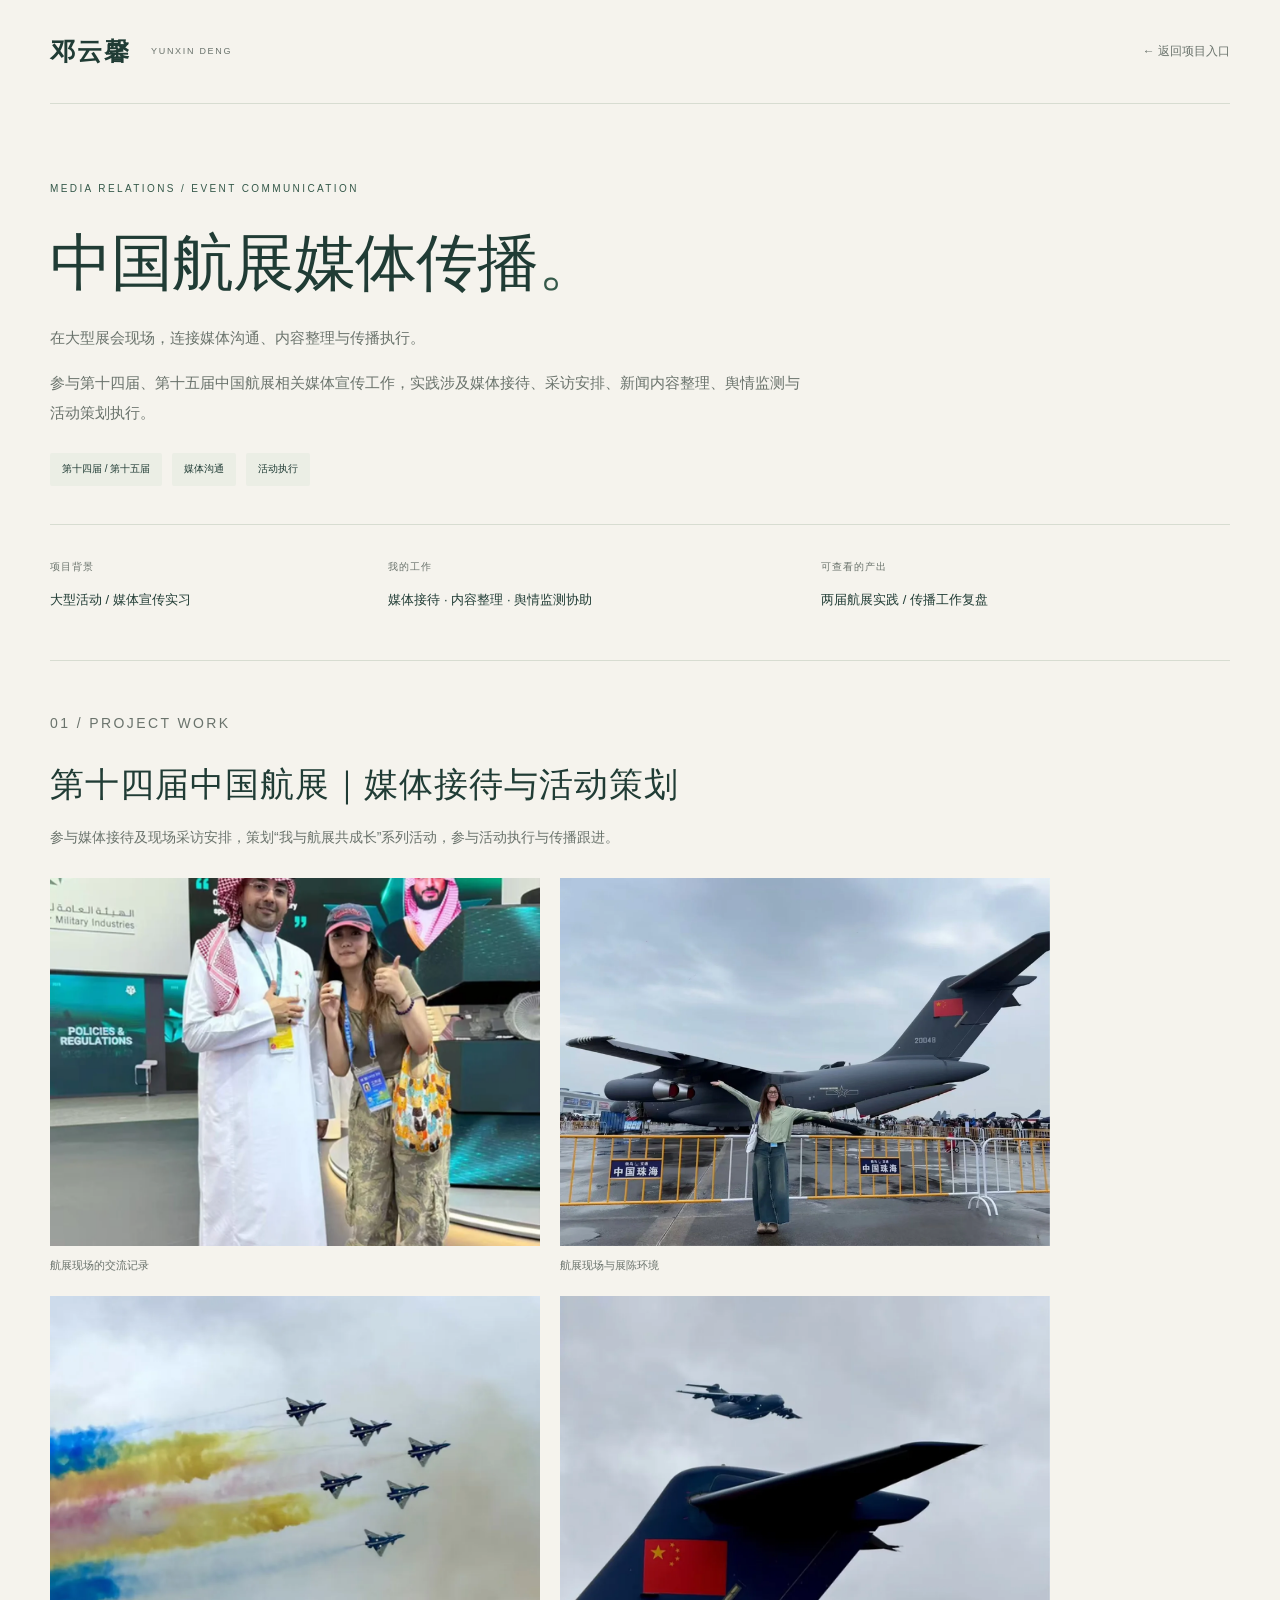
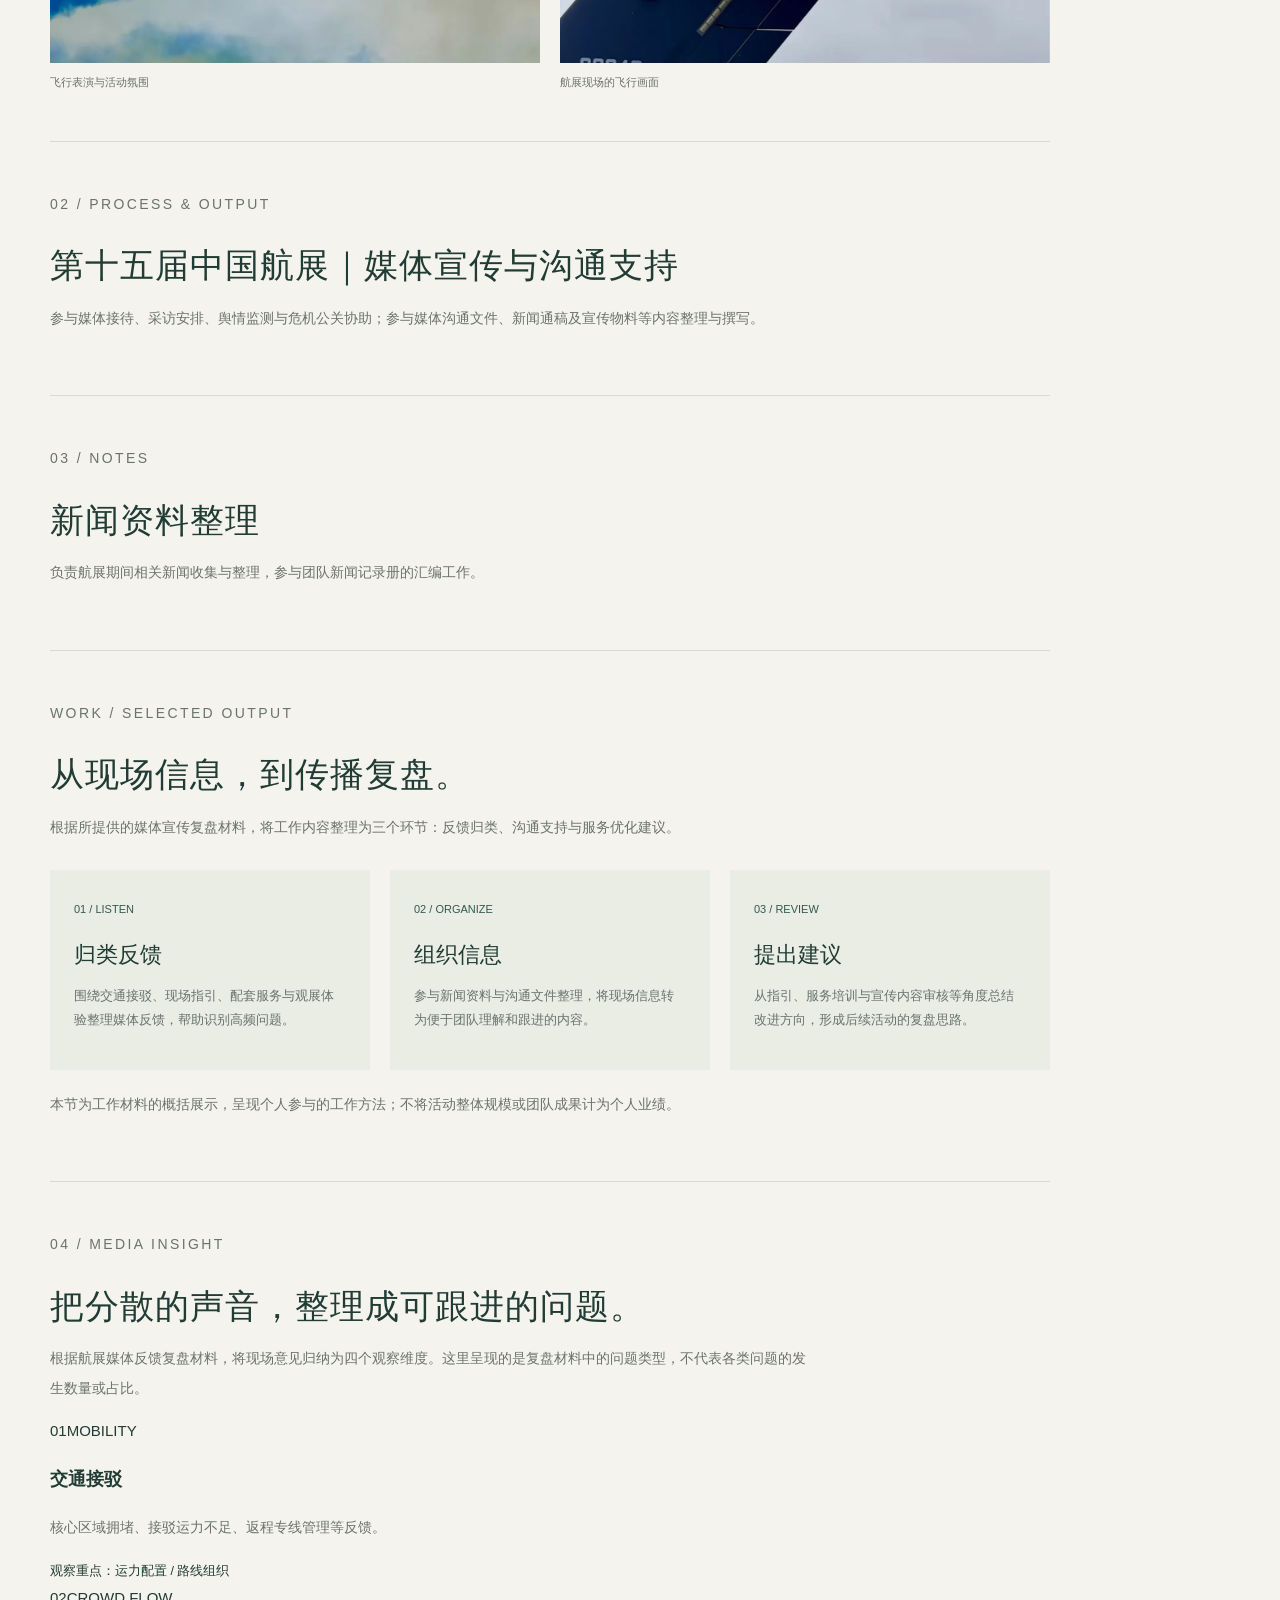
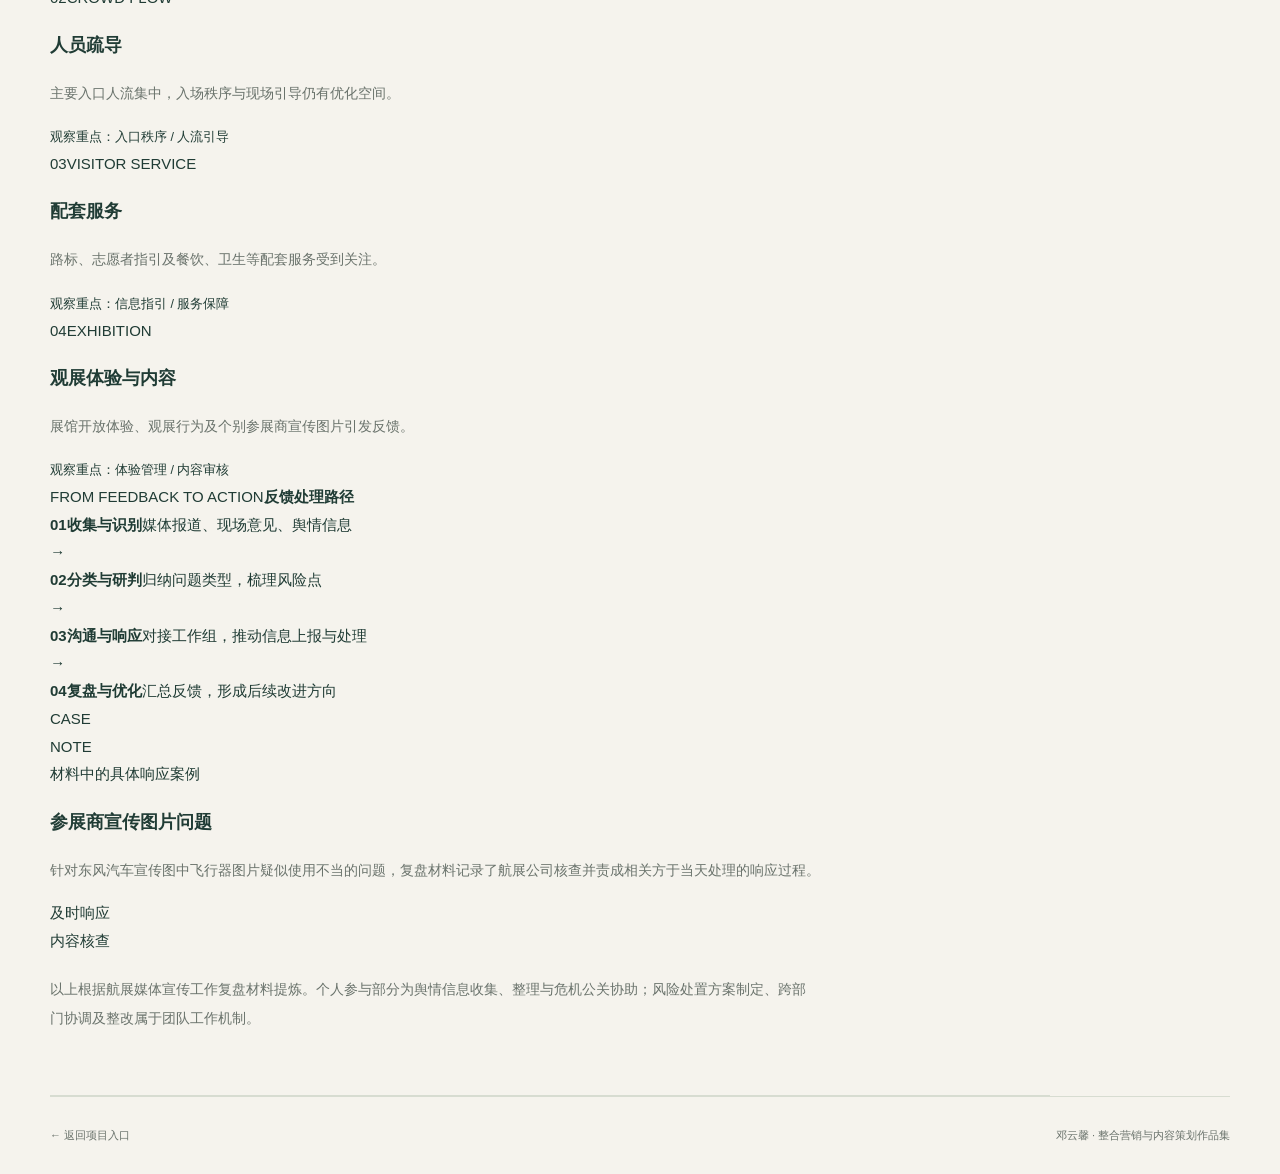
==== commit d01b6277: "Enrich airshow case with visual media feedback framework" ====
--- a/airshow.html
+++ b/airshow.html
@@ -147,6 +147,52 @@
           本节为工作材料的概括展示，呈现个人参与的工作方法；不将活动整体规模或团队成果计为个人业绩。
         </p>
       </section>
+
+      <section class="detail-section airshow-insight" aria-labelledby="airshow-insight-title">
+        <p class="eyebrow">04 / MEDIA INSIGHT</p>
+        <h2 id="airshow-insight-title">把分散的声音，整理成可跟进的问题。</h2>
+        <p>根据航展媒体反馈复盘材料，将现场意见归纳为四个观察维度。这里呈现的是复盘材料中的问题类型，不代表各类问题的发生数量或占比。</p>
+        <div class="feedback-grid">
+          <article class="feedback-card feedback-transport">
+            <span class="feedback-index">01</span><span class="feedback-label">MOBILITY</span>
+            <h3>交通接驳</h3><p>核心区域拥堵、接驳运力不足、返程专线管理等反馈。</p>
+            <small>观察重点：运力配置 / 路线组织</small>
+          </article>
+          <article class="feedback-card feedback-flow">
+            <span class="feedback-index">02</span><span class="feedback-label">CROWD FLOW</span>
+            <h3>人员疏导</h3><p>主要入口人流集中，入场秩序与现场引导仍有优化空间。</p>
+            <small>观察重点：入口秩序 / 人流引导</small>
+          </article>
+          <article class="feedback-card feedback-service">
+            <span class="feedback-index">03</span><span class="feedback-label">VISITOR SERVICE</span>
+            <h3>配套服务</h3><p>路标、志愿者指引及餐饮、卫生等配套服务受到关注。</p>
+            <small>观察重点：信息指引 / 服务保障</small>
+          </article>
+          <article class="feedback-card feedback-content">
+            <span class="feedback-index">04</span><span class="feedback-label">EXHIBITION</span>
+            <h3>观展体验与内容</h3><p>展馆开放体验、观展行为及个别参展商宣传图片引发反馈。</p>
+            <small>观察重点：体验管理 / 内容审核</small>
+          </article>
+        </div>
+        <div class="response-map">
+          <div class="response-heading"><span>FROM FEEDBACK TO ACTION</span><strong>反馈处理路径</strong></div>
+          <div class="response-steps">
+            <div><b>01</b><strong>收集与识别</strong><span>媒体报道、现场意见、舆情信息</span></div>
+            <i>→</i>
+            <div><b>02</b><strong>分类与研判</strong><span>归纳问题类型，梳理风险点</span></div>
+            <i>→</i>
+            <div><b>03</b><strong>沟通与响应</strong><span>对接工作组，推动信息上报与处理</span></div>
+            <i>→</i>
+            <div><b>04</b><strong>复盘与优化</strong><span>汇总反馈，形成后续改进方向</span></div>
+          </div>
+        </div>
+        <div class="case-example">
+          <div class="case-example-mark">CASE<br>NOTE</div>
+          <div><span>材料中的具体响应案例</span><h3>参展商宣传图片问题</h3><p>针对东风汽车宣传图中飞行器图片疑似使用不当的问题，复盘材料记录了航展公司核查并责成相关方于当天处理的响应过程。</p></div>
+          <div class="case-example-tag">及时响应<br>内容核查</div>
+        </div>
+        <p class="evidence-note">以上根据航展媒体宣传工作复盘材料提炼。个人参与部分为舆情信息收集、整理与危机公关协助；风险处置方案制定、跨部门协调及整改属于团队工作机制。</p>
+      </section>
     </main>
     <footer class="wrap detail-footer">
       <a href="index.html#work">← 返回项目入口</a
